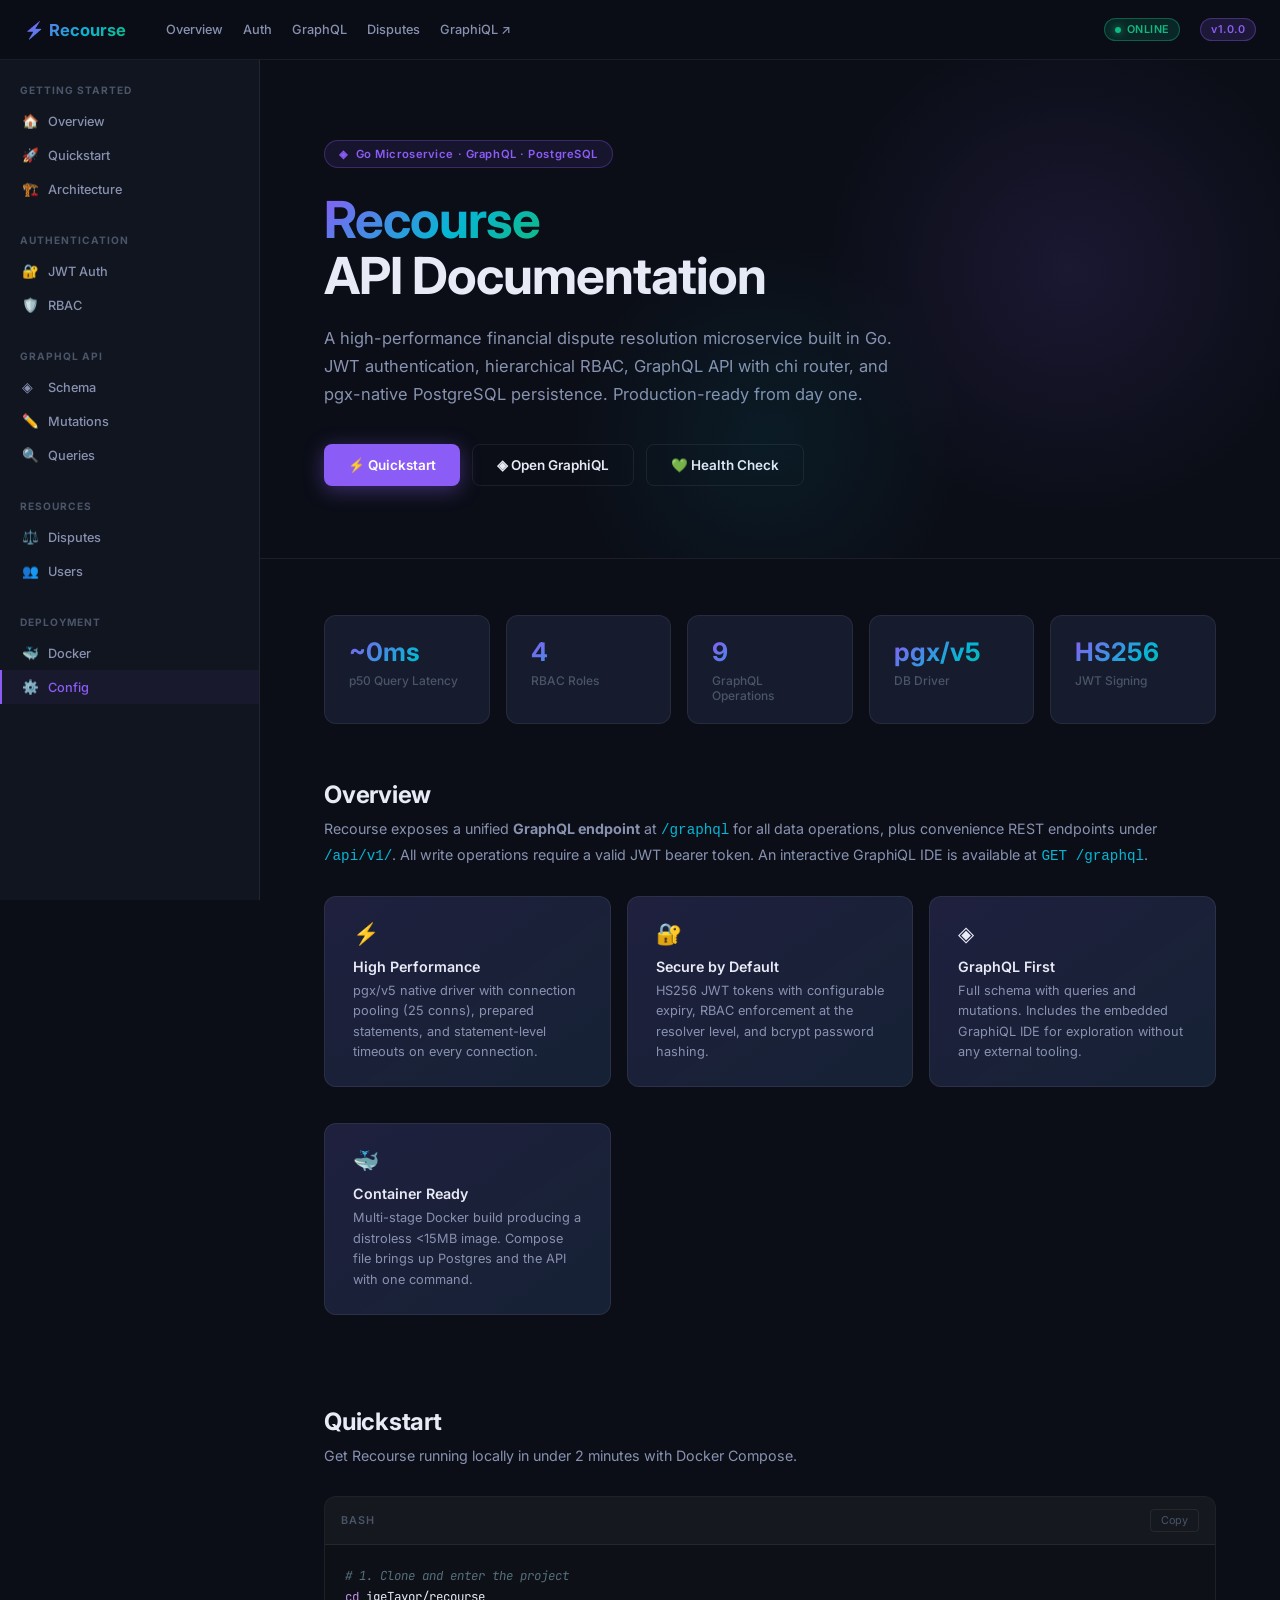
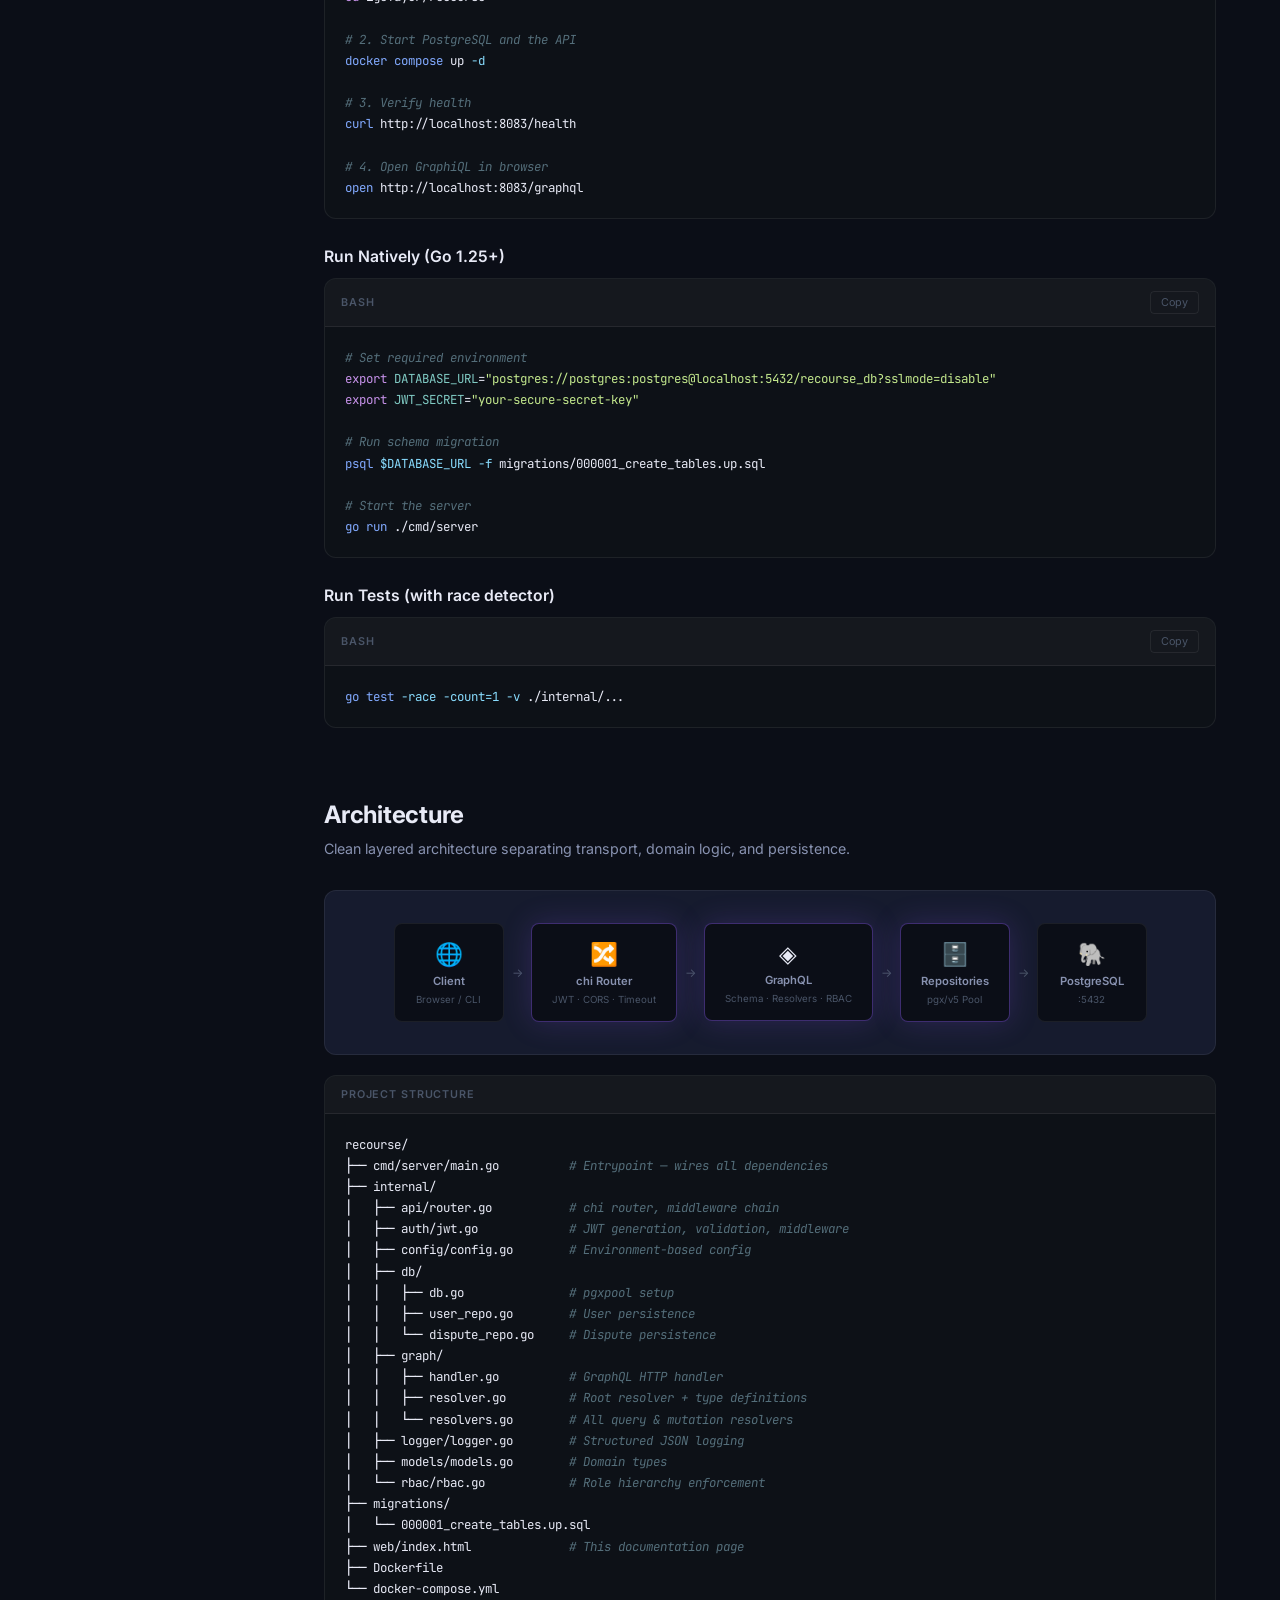
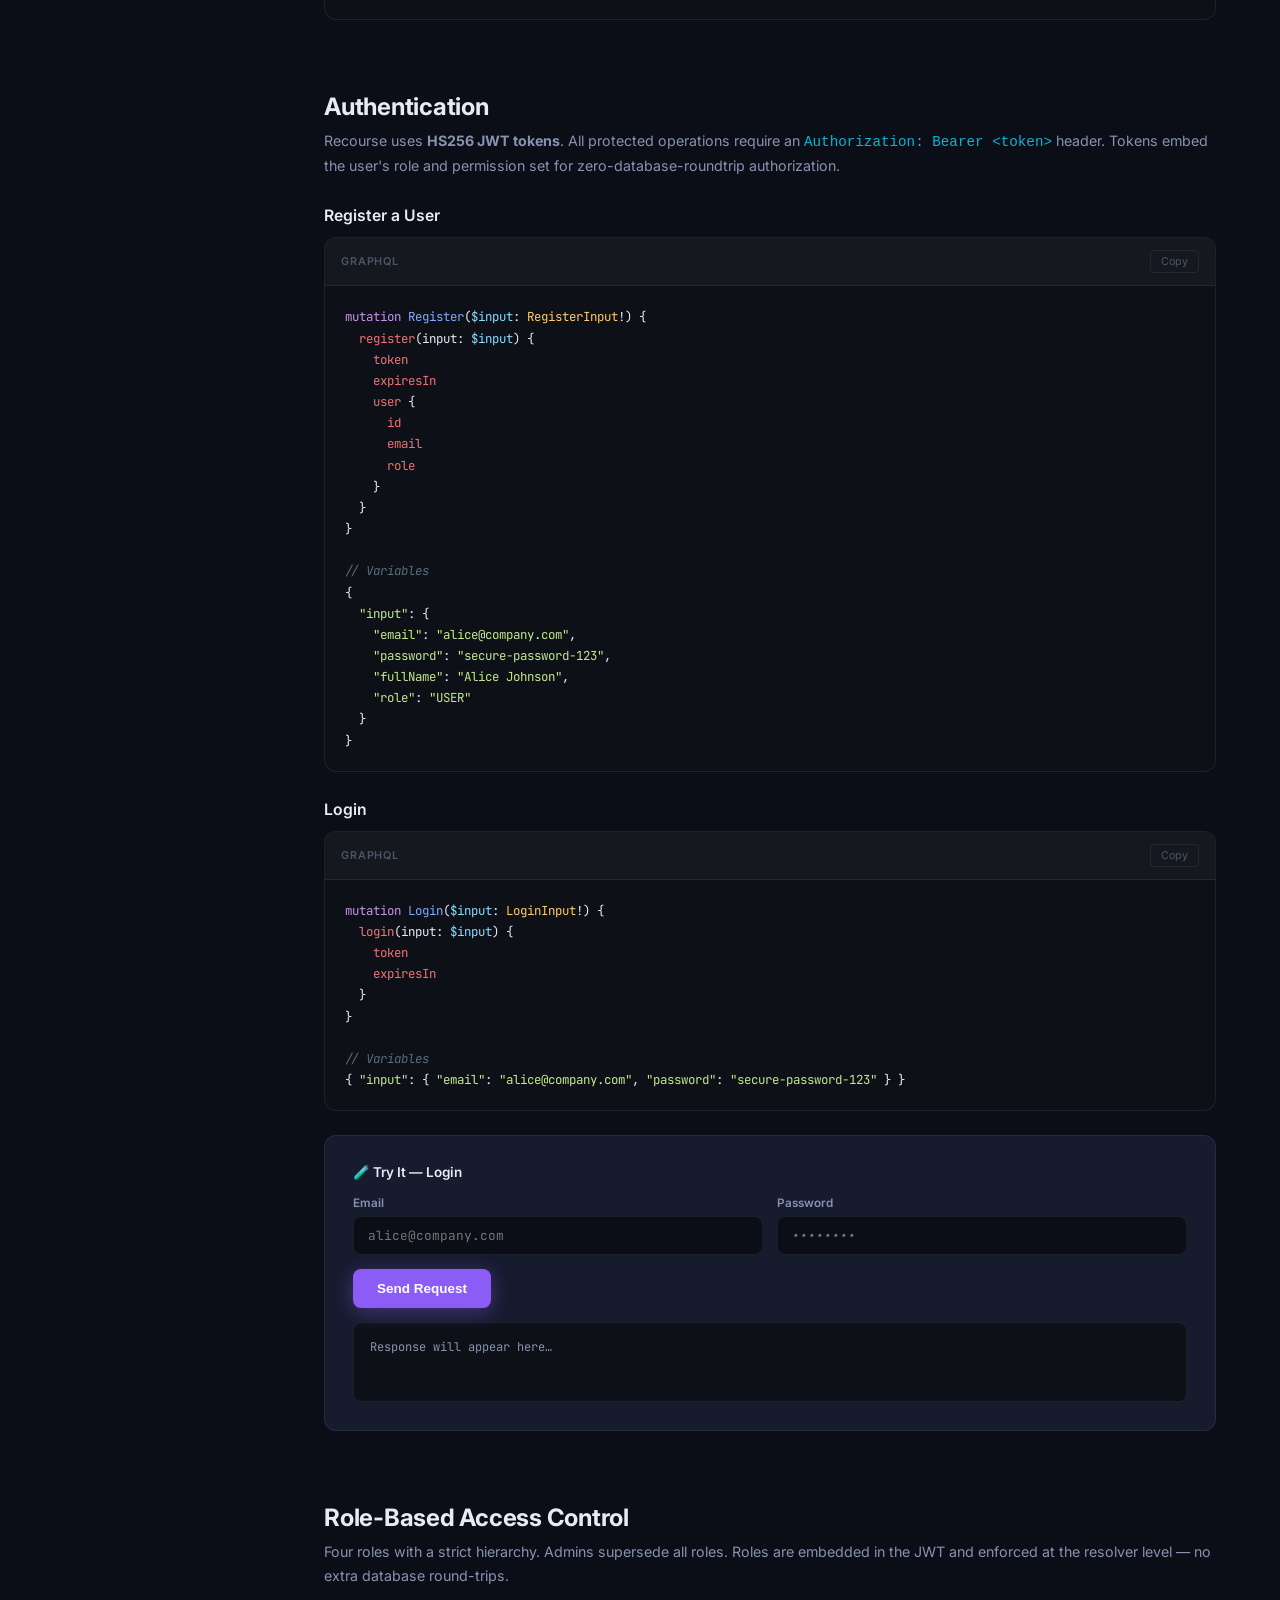
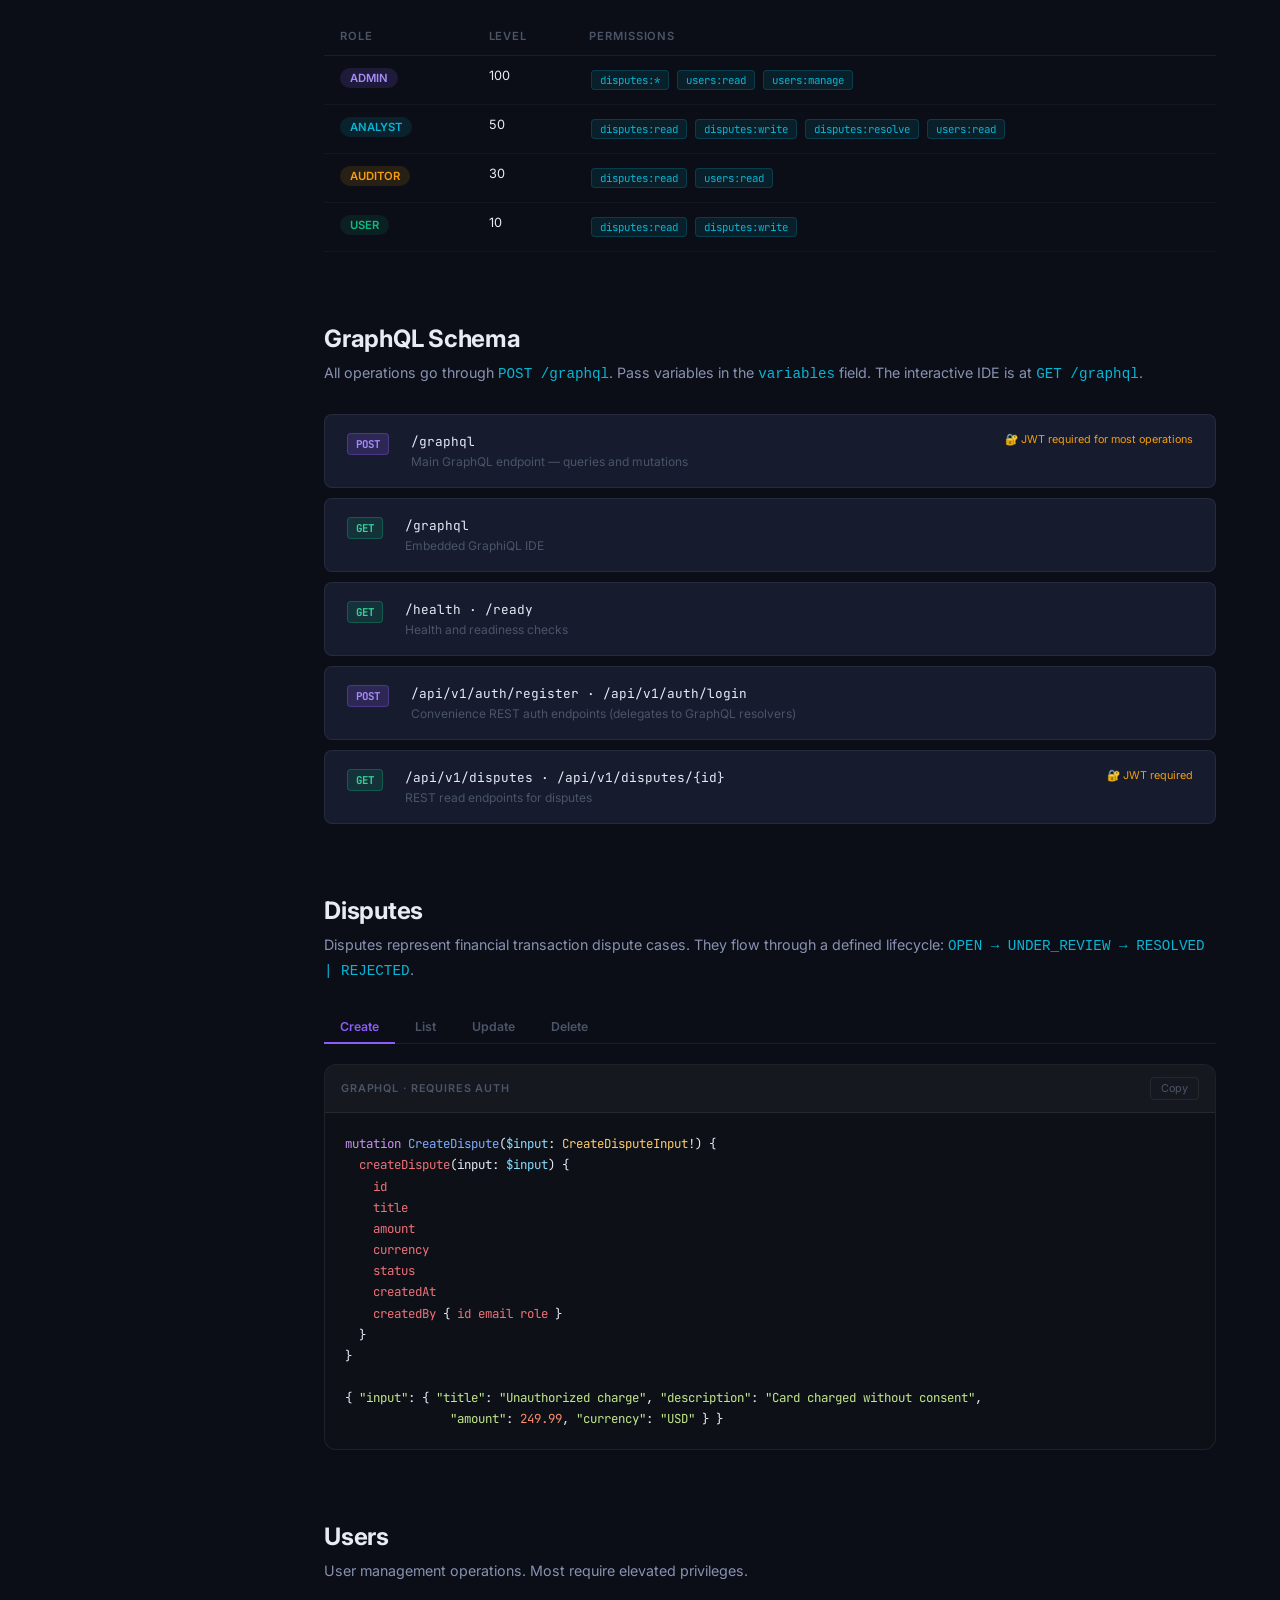
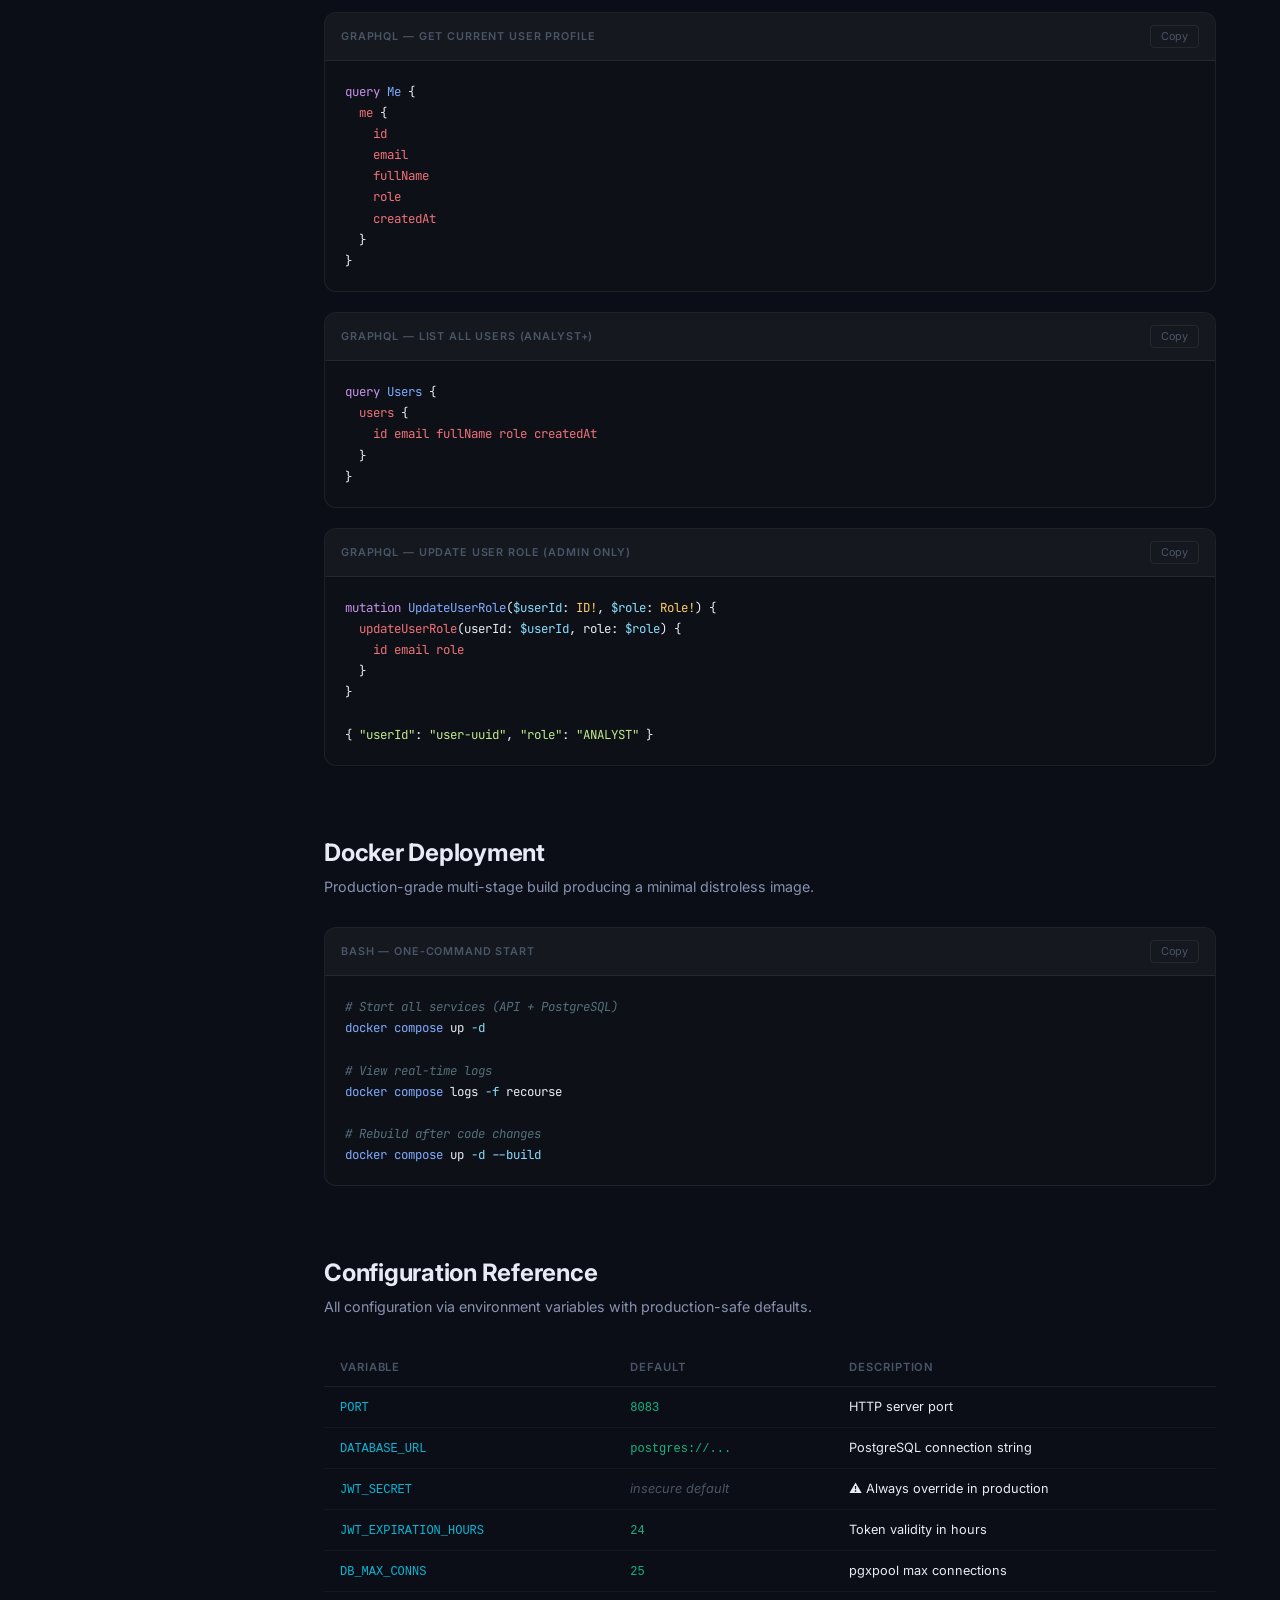
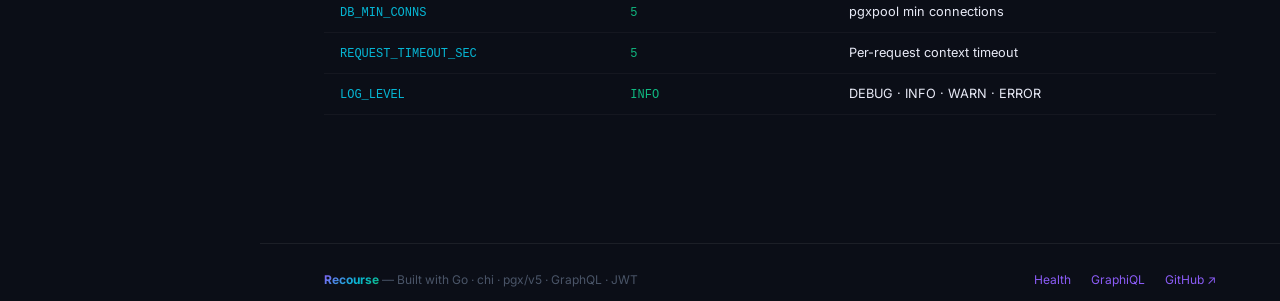
==== web/index.html @ 2338a464 "full app" ====
<!DOCTYPE html>
<html lang="en">
<head>
  <meta charset="UTF-8" />
  <meta name="viewport" content="width=device-width, initial-scale=1.0" />
  <title>Recourse API — Documentation</title>
  <meta name="description" content="Recourse is a high-performance Go microservice for financial dispute resolution with GraphQL API, JWT auth, RBAC, and PostgreSQL persistence." />
  <link rel="preconnect" href="https://fonts.googleapis.com" />
  <link rel="preconnect" href="https://fonts.gstatic.com" crossorigin />
  <link href="https://fonts.googleapis.com/css2?family=Inter:wght@300;400;500;600;700&family=JetBrains+Mono:wght@400;500&display=swap" rel="stylesheet" />
  <style>
    /* ─── Design tokens ──────────────────────────────────────────── */
    :root {
      --bg-base:    #0b0e17;
      --bg-surface: #111520;
      --bg-card:    #161b2e;
      --bg-code:    #0d1117;
      --border:     rgba(255,255,255,0.07);
      --border-glow:rgba(139,92,246,0.35);
      --text-primary:   #e8eaf6;
      --text-secondary: #8892b0;
      --text-muted:     #4a5568;
      --accent-purple:  #8b5cf6;
      --accent-cyan:    #06b6d4;
      --accent-green:   #10b981;
      --accent-amber:   #f59e0b;
      --grad-hero: linear-gradient(135deg, #8b5cf6 0%, #06b6d4 60%, #10b981 100%);
      --grad-card: linear-gradient(145deg, rgba(139,92,246,0.08), rgba(6,182,212,0.04));
      --sidebar-w: 260px;
      --topbar-h:  60px;
      --radius: 12px;
      --radius-sm: 8px;
      --shadow: 0 4px 24px rgba(0,0,0,0.4);
      --glow: 0 0 30px rgba(139,92,246,0.2);
    }

    /* ─── Reset ──────────────────────────────────────────────────── */
    *, *::before, *::after { box-sizing: border-box; margin: 0; padding: 0; }
    html { scroll-behavior: smooth; font-size: 15px; }
    body {
      font-family: 'Inter', sans-serif;
      background: var(--bg-base);
      color: var(--text-primary);
      min-height: 100vh;
      display: flex;
      flex-direction: column;
    }

    /* ─── Scrollbar ──────────────────────────────────────────────── */
    ::-webkit-scrollbar { width: 6px; }
    ::-webkit-scrollbar-track { background: var(--bg-base); }
    ::-webkit-scrollbar-thumb { background: #2d3748; border-radius: 3px; }

    /* ─── Top bar ────────────────────────────────────────────────── */
    .topbar {
      position: fixed;
      top: 0; left: 0; right: 0;
      height: var(--topbar-h);
      background: rgba(11,14,23,0.85);
      backdrop-filter: blur(20px);
      border-bottom: 1px solid var(--border);
      display: flex;
      align-items: center;
      padding: 0 24px;
      gap: 20px;
      z-index: 100;
    }
    .logo {
      font-weight: 700;
      font-size: 1.1rem;
      background: var(--grad-hero);
      -webkit-background-clip: text;
      -webkit-text-fill-color: transparent;
      background-clip: text;
      flex-shrink: 0;
    }
    .topbar-spacer { flex: 1; }
    .badge {
      display: inline-flex;
      align-items: center;
      gap: 6px;
      padding: 4px 10px;
      border-radius: 20px;
      font-size: 0.72rem;
      font-weight: 600;
      letter-spacing: 0.04em;
    }
    .badge-online {
      background: rgba(16,185,129,0.15);
      border: 1px solid rgba(16,185,129,0.4);
      color: var(--accent-green);
    }
    .badge-online::before {
      content: '';
      width: 6px; height: 6px;
      border-radius: 50%;
      background: var(--accent-green);
      box-shadow: 0 0 8px var(--accent-green);
      animation: pulse 2s ease-in-out infinite;
    }
    @keyframes pulse {
      0%, 100% { opacity: 1; }
      50% { opacity: 0.4; }
    }
    .badge-version {
      background: rgba(139,92,246,0.15);
      border: 1px solid rgba(139,92,246,0.35);
      color: var(--accent-purple);
    }
    .topbar-link {
      color: var(--text-secondary);
      text-decoration: none;
      font-size: 0.85rem;
      font-weight: 500;
      transition: color 0.2s;
    }
    .topbar-link:hover { color: var(--text-primary); }

    /* ─── Layout ─────────────────────────────────────────────────── */
    .layout {
      display: flex;
      margin-top: var(--topbar-h);
      min-height: calc(100vh - var(--topbar-h));
    }

    /* ─── Sidebar ────────────────────────────────────────────────── */
    .sidebar {
      position: fixed;
      left: 0;
      top: var(--topbar-h);
      bottom: 0;
      width: var(--sidebar-w);
      background: var(--bg-surface);
      border-right: 1px solid var(--border);
      overflow-y: auto;
      padding: 24px 0 40px;
    }
    .sidebar-section { margin-bottom: 28px; }
    .sidebar-label {
      padding: 0 20px 8px;
      font-size: 0.68rem;
      font-weight: 700;
      letter-spacing: 0.1em;
      text-transform: uppercase;
      color: var(--text-muted);
    }
    .sidebar-link {
      display: flex;
      align-items: center;
      gap: 10px;
      padding: 9px 20px;
      color: var(--text-secondary);
      text-decoration: none;
      font-size: 0.85rem;
      font-weight: 500;
      border-left: 2px solid transparent;
      transition: all 0.15s;
    }
    .sidebar-link:hover {
      color: var(--text-primary);
      background: rgba(255,255,255,0.03);
    }
    .sidebar-link.active {
      color: var(--accent-purple);
      border-left-color: var(--accent-purple);
      background: rgba(139,92,246,0.06);
    }
    .sidebar-link .icon { font-size: 0.9rem; width: 16px; }

    /* ─── Main content ───────────────────────────────────────────── */
    .main {
      margin-left: var(--sidebar-w);
      flex: 1;
      max-width: calc(100vw - var(--sidebar-w));
    }

    /* ─── Hero ───────────────────────────────────────────────────── */
    .hero {
      padding: 80px 64px 72px;
      position: relative;
      overflow: hidden;
      border-bottom: 1px solid var(--border);
    }
    .hero::before {
      content: '';
      position: absolute;
      top: -40px; right: -40px;
      width: 500px; height: 500px;
      background: radial-gradient(circle, rgba(139,92,246,0.12) 0%, transparent 70%);
      pointer-events: none;
    }
    .hero::after {
      content: '';
      position: absolute;
      bottom: -80px; left: 30%;
      width: 400px; height: 400px;
      background: radial-gradient(circle, rgba(6,182,212,0.08) 0%, transparent 70%);
      pointer-events: none;
    }
    .hero-tag {
      display: inline-flex;
      align-items: center;
      gap: 8px;
      padding: 6px 14px;
      border-radius: 20px;
      background: rgba(139,92,246,0.1);
      border: 1px solid rgba(139,92,246,0.3);
      color: var(--accent-purple);
      font-size: 0.75rem;
      font-weight: 600;
      letter-spacing: 0.05em;
      margin-bottom: 24px;
    }
    .hero h1 {
      font-size: 3.4rem;
      font-weight: 700;
      line-height: 1.1;
      letter-spacing: -0.02em;
      margin-bottom: 20px;
    }
    .hero h1 .gradient-text {
      background: var(--grad-hero);
      -webkit-background-clip: text;
      -webkit-text-fill-color: transparent;
      background-clip: text;
    }
    .hero-desc {
      font-size: 1.1rem;
      color: var(--text-secondary);
      max-width: 580px;
      line-height: 1.7;
      margin-bottom: 36px;
    }
    .hero-actions { display: flex; gap: 12px; flex-wrap: wrap; }
    .btn {
      display: inline-flex;
      align-items: center;
      gap: 8px;
      padding: 12px 24px;
      border-radius: var(--radius-sm);
      font-size: 0.9rem;
      font-weight: 600;
      text-decoration: none;
      border: none;
      cursor: pointer;
      transition: all 0.2s;
    }
    .btn-primary {
      background: var(--accent-purple);
      color: #fff;
      box-shadow: 0 4px 20px rgba(139,92,246,0.4);
    }
    .btn-primary:hover {
      background: #7c3aed;
      transform: translateY(-1px);
      box-shadow: 0 6px 24px rgba(139,92,246,0.5);
    }
    .btn-outline {
      background: transparent;
      color: var(--text-primary);
      border: 1px solid var(--border);
    }
    .btn-outline:hover {
      border-color: var(--accent-purple);
      color: var(--accent-purple);
      background: rgba(139,92,246,0.06);
    }

    /* ─── Content sections ───────────────────────────────────────── */
    .content { padding: 56px 64px; }
    .section { margin-bottom: 72px; }
    .section-anchor { display: block; position: relative; top: calc(-1 * var(--topbar-h) - 20px); visibility: hidden; }

    /* ─── Stats bar ──────────────────────────────────────────────── */
    .stats-bar {
      display: grid;
      grid-template-columns: repeat(auto-fit, minmax(160px, 1fr));
      gap: 16px;
      margin-bottom: 56px;
    }
    .stat-card {
      background: var(--bg-card);
      border: 1px solid var(--border);
      border-radius: var(--radius);
      padding: 20px 24px;
      display: flex;
      flex-direction: column;
      gap: 6px;
      transition: border-color 0.2s, box-shadow 0.2s;
    }
    .stat-card:hover {
      border-color: var(--border-glow);
      box-shadow: var(--glow);
    }
    .stat-value {
      font-size: 1.7rem;
      font-weight: 700;
      background: var(--grad-hero);
      -webkit-background-clip: text;
      -webkit-text-fill-color: transparent;
      background-clip: text;
    }
    .stat-label { font-size: 0.8rem; color: var(--text-muted); font-weight: 500; }

    /* ─── Section headings ───────────────────────────────────────── */
    .section h2 {
      font-size: 1.6rem;
      font-weight: 700;
      margin-bottom: 8px;
      letter-spacing: -0.01em;
    }
    .section-desc {
      color: var(--text-secondary);
      margin-bottom: 28px;
      line-height: 1.7;
      font-size: 0.95rem;
    }
    .section h3 {
      font-size: 1.05rem;
      font-weight: 600;
      margin: 28px 0 12px;
      color: var(--text-primary);
    }

    /* ─── Cards ──────────────────────────────────────────────────── */
    .card {
      background: var(--bg-card);
      border: 1px solid var(--border);
      border-radius: var(--radius);
      padding: 24px 28px;
      margin-bottom: 20px;
      background: var(--grad-card), var(--bg-card);
      transition: border-color 0.2s, transform 0.2s;
    }
    .card:hover {
      border-color: var(--border-glow);
      transform: translateY(-1px);
    }
    .card-grid {
      display: grid;
      grid-template-columns: repeat(auto-fit, minmax(280px, 1fr));
      gap: 16px;
    }
    .card-icon { font-size: 1.4rem; margin-bottom: 12px; }
    .card h4 { font-size: 0.95rem; font-weight: 600; margin-bottom: 6px; }
    .card p { font-size: 0.85rem; color: var(--text-secondary); line-height: 1.6; }

    /* ─── Code blocks ────────────────────────────────────────────── */
    .code-block {
      background: var(--bg-code);
      border: 1px solid var(--border);
      border-radius: var(--radius);
      overflow: hidden;
      margin-bottom: 20px;
    }
    .code-header {
      display: flex;
      align-items: center;
      justify-content: space-between;
      padding: 12px 16px;
      background: rgba(255,255,255,0.03);
      border-bottom: 1px solid var(--border);
    }
    .code-lang {
      font-size: 0.72rem;
      font-weight: 600;
      color: var(--text-muted);
      letter-spacing: 0.08em;
      text-transform: uppercase;
    }
    .copy-btn {
      font-size: 0.72rem;
      color: var(--text-muted);
      cursor: pointer;
      background: none;
      border: 1px solid var(--border);
      padding: 4px 10px;
      border-radius: 4px;
      transition: all 0.2s;
      font-family: inherit;
    }
    .copy-btn:hover {
      color: var(--text-primary);
      border-color: var(--accent-purple);
    }
    pre {
      padding: 20px;
      overflow-x: auto;
      font-family: 'JetBrains Mono', monospace;
      font-size: 0.83rem;
      line-height: 1.7;
      tab-size: 2;
    }
    .kw { color: #c792ea; }
    .str { color: #c3e88d; }
    .num { color: #f78c6c; }
    .cmt { color: #546e7a; font-style: italic; }
    .key { color: #80cbc4; }
    .type { color: #ffcb6b; }
    .fn { color: #82aaff; }
    .op { color: #89ddff; }
    .field { color: #f07178; }

    /* ─── Method badges ──────────────────────────────────────────── */
    .method-badge {
      display: inline-flex;
      align-items: center;
      padding: 3px 8px;
      border-radius: 4px;
      font-family: 'JetBrains Mono', monospace;
      font-size: 0.72rem;
      font-weight: 700;
      margin-right: 8px;
    }
    .method-post { background: rgba(139,92,246,0.2); color: #a78bfa; border: 1px solid rgba(139,92,246,0.3); }
    .method-get  { background: rgba(16,185,129,0.15); color: #34d399; border: 1px solid rgba(16,185,129,0.3); }
    .method-gql  { background: rgba(245,158,11,0.15); color: #fbbf24; border: 1px solid rgba(245,158,11,0.3); }

    /* ─── Endpoint list ──────────────────────────────────────────── */
    .endpoint-item {
      display: flex;
      align-items: flex-start;
      gap: 14px;
      padding: 18px 22px;
      border: 1px solid var(--border);
      border-radius: var(--radius-sm);
      margin-bottom: 10px;
      background: var(--bg-card);
      transition: border-color 0.2s;
    }
    .endpoint-item:hover { border-color: var(--border-glow); }
    .endpoint-path {
      font-family: 'JetBrains Mono', monospace;
      font-size: 0.85rem;
      color: var(--text-primary);
      margin-bottom: 4px;
    }
    .endpoint-desc { font-size: 0.8rem; color: var(--text-muted); }
    .endpoint-auth {
      display: flex;
      align-items: center;
      gap: 4px;
      font-size: 0.72rem;
      color: var(--accent-amber);
      margin-left: auto;
      flex-shrink: 0;
    }

    /* ─── Role table ─────────────────────────────────────────────── */
    .role-table { width: 100%; border-collapse: collapse; margin-bottom: 20px; }
    .role-table th {
      text-align: left;
      padding: 12px 16px;
      font-size: 0.75rem;
      font-weight: 600;
      text-transform: uppercase;
      letter-spacing: 0.08em;
      color: var(--text-muted);
      border-bottom: 1px solid var(--border);
    }
    .role-table td {
      padding: 12px 16px;
      font-size: 0.85rem;
      border-bottom: 1px solid rgba(255,255,255,0.04);
      vertical-align: top;
    }
    .role-table tr:hover td { background: rgba(255,255,255,0.02); }
    .perm-tag {
      display: inline-block;
      padding: 2px 8px;
      border-radius: 4px;
      font-family: 'JetBrains Mono', monospace;
      font-size: 0.72rem;
      background: rgba(6,182,212,0.1);
      color: var(--accent-cyan);
      border: 1px solid rgba(6,182,212,0.2);
      margin: 2px;
    }
    .role-chip {
      display: inline-block;
      padding: 3px 10px;
      border-radius: 20px;
      font-size: 0.75rem;
      font-weight: 600;
    }
    .role-admin   { background: rgba(139,92,246,0.15); color: #a78bfa; }
    .role-analyst { background: rgba(6,182,212,0.12); color: var(--accent-cyan); }
    .role-auditor { background: rgba(245,158,11,0.12); color: var(--accent-amber); }
    .role-user    { background: rgba(16,185,129,0.1); color: var(--accent-green); }

    /* ─── GraphQL operation sections ─────────────────────────────── */
    .gql-tabs {
      display: flex;
      gap: 4px;
      margin-bottom: 20px;
      border-bottom: 1px solid var(--border);
      padding-bottom: 0;
    }
    .gql-tab {
      padding: 8px 16px;
      font-size: 0.82rem;
      font-weight: 600;
      color: var(--text-muted);
      cursor: pointer;
      border: none;
      background: none;
      border-bottom: 2px solid transparent;
      margin-bottom: -1px;
      transition: all 0.2s;
      font-family: inherit;
    }
    .gql-tab.active {
      color: var(--accent-purple);
      border-bottom-color: var(--accent-purple);
    }
    .gql-tab:hover:not(.active) { color: var(--text-primary); }
    .gql-panel { display: none; }
    .gql-panel.active { display: block; }

    /* ─── Interactive test form ──────────────────────────────────── */
    .try-it {
      background: var(--bg-card);
      border: 1px solid var(--border);
      border-radius: var(--radius);
      padding: 28px;
      margin-top: 24px;
    }
    .try-it h4 {
      font-size: 0.9rem;
      font-weight: 600;
      margin-bottom: 16px;
      display: flex;
      align-items: center;
      gap: 8px;
    }
    .form-group { margin-bottom: 14px; }
    .form-label {
      display: block;
      font-size: 0.78rem;
      font-weight: 600;
      color: var(--text-secondary);
      margin-bottom: 6px;
    }
    .form-input {
      width: 100%;
      background: var(--bg-base);
      border: 1px solid var(--border);
      border-radius: var(--radius-sm);
      padding: 10px 14px;
      color: var(--text-primary);
      font-size: 0.85rem;
      font-family: 'JetBrains Mono', monospace;
      transition: border-color 0.2s;
      outline: none;
    }
    .form-input:focus { border-color: var(--accent-purple); }
    .form-row { display: grid; grid-template-columns: 1fr 1fr; gap: 14px; }
    .response-area {
      background: var(--bg-code);
      border: 1px solid var(--border);
      border-radius: var(--radius-sm);
      padding: 16px;
      font-family: 'JetBrains Mono', monospace;
      font-size: 0.8rem;
      color: var(--text-secondary);
      min-height: 80px;
      margin-top: 14px;
      white-space: pre-wrap;
      word-break: break-all;
    }
    .response-area.success { color: var(--accent-green); border-color: rgba(16,185,129,0.25); }
    .response-area.error   { color: #fc8181; border-color: rgba(252,129,129,0.25); }

    /* ─── Architecture diagram ───────────────────────────────────── */
    .arch-diagram {
      display: flex;
      align-items: center;
      gap: 0;
      padding: 32px;
      background: var(--bg-card);
      border: 1px solid var(--border);
      border-radius: var(--radius);
      overflow-x: auto;
      justify-content: center;
    }
    .arch-box {
      display: flex;
      flex-direction: column;
      align-items: center;
      gap: 6px;
      padding: 16px 20px;
      border-radius: var(--radius-sm);
      border: 1px solid var(--border);
      background: var(--bg-base);
      min-width: 110px;
      text-align: center;
    }
    .arch-box .icon { font-size: 1.5rem; }
    .arch-box .label { font-size: 0.75rem; font-weight: 600; color: var(--text-secondary); }
    .arch-box .sublabel { font-size: 0.65rem; color: var(--text-muted); }
    .arch-arrow {
      display: flex;
      align-items: center;
      padding: 0 8px;
      color: var(--text-muted);
      font-size: 0.8rem;
    }
    .arch-box.highlight {
      border-color: rgba(139,92,246,0.4);
      box-shadow: var(--glow);
    }

    /* ─── Footer ─────────────────────────────────────────────────── */
    footer {
      margin-left: var(--sidebar-w);
      border-top: 1px solid var(--border);
      padding: 28px 64px;
      color: var(--text-muted);
      font-size: 0.8rem;
      display: flex;
      align-items: center;
      justify-content: space-between;
    }
    footer a { color: var(--accent-purple); text-decoration: none; }
    footer a:hover { text-decoration: underline; }

    /* ─── Responsive ─────────────────────────────────────────────── */
    @media (max-width: 900px) {
      .sidebar { display: none; }
      .main, footer { margin-left: 0; max-width: 100%; }
      .hero { padding: 48px 28px; }
      .hero h1 { font-size: 2.2rem; }
      .content { padding: 32px 28px; }
      .form-row { grid-template-columns: 1fr; }
    }
  </style>
</head>
<body>

<!-- ═══════════════ TOP BAR ═══════════════ -->
<header class="topbar">
  <div class="logo">⚡ Recourse</div>
  <nav style="display:flex;gap:20px;margin-left:20px;">
    <a href="#overview" class="topbar-link">Overview</a>
    <a href="#auth-section" class="topbar-link">Auth</a>
    <a href="#graphql-section" class="topbar-link">GraphQL</a>
    <a href="#disputes-section" class="topbar-link">Disputes</a>
    <a href="/graphql" class="topbar-link" target="_blank">GraphiQL ↗</a>
  </nav>
  <div class="topbar-spacer"></div>
  <span class="badge badge-online">ONLINE</span>
  <span class="badge badge-version">v1.0.0</span>
</header>

<div class="layout">

  <!-- ═══════════════ SIDEBAR ═══════════════ -->
  <nav class="sidebar" id="sidebar">
    <div class="sidebar-section">
      <div class="sidebar-label">Getting Started</div>
      <a href="#overview" class="sidebar-link active" id="nav-overview">
        <span class="icon">🏠</span> Overview
      </a>
      <a href="#quickstart" class="sidebar-link" id="nav-quickstart">
        <span class="icon">🚀</span> Quickstart
      </a>
      <a href="#architecture" class="sidebar-link">
        <span class="icon">🏗️</span> Architecture
      </a>
    </div>
    <div class="sidebar-section">
      <div class="sidebar-label">Authentication</div>
      <a href="#auth-section" class="sidebar-link" id="nav-auth">
        <span class="icon">🔐</span> JWT Auth
      </a>
      <a href="#rbac-section" class="sidebar-link">
        <span class="icon">🛡️</span> RBAC
      </a>
    </div>
    <div class="sidebar-section">
      <div class="sidebar-label">GraphQL API</div>
      <a href="#graphql-section" class="sidebar-link">
        <span class="icon">◈</span> Schema
      </a>
      <a href="#mutations-section" class="sidebar-link">
        <span class="icon">✏️</span> Mutations
      </a>
      <a href="#queries-section" class="sidebar-link">
        <span class="icon">🔍</span> Queries
      </a>
    </div>
    <div class="sidebar-section">
      <div class="sidebar-label">Resources</div>
      <a href="#disputes-section" class="sidebar-link">
        <span class="icon">⚖️</span> Disputes
      </a>
      <a href="#users-section" class="sidebar-link">
        <span class="icon">👥</span> Users
      </a>
    </div>
    <div class="sidebar-section">
      <div class="sidebar-label">Deployment</div>
      <a href="#docker-section" class="sidebar-link">
        <span class="icon">🐳</span> Docker
      </a>
      <a href="#config-section" class="sidebar-link">
        <span class="icon">⚙️</span> Config
      </a>
    </div>
  </nav>

  <!-- ═══════════════ MAIN ═══════════════ -->
  <main class="main">

    <!-- ── HERO ── -->
    <section class="hero">
      <div class="hero-tag">
        <span>◈</span> Go Microservice · GraphQL · PostgreSQL
      </div>
      <h1>
        <span class="gradient-text">Recourse</span><br />
        API Documentation
      </h1>
      <p class="hero-desc">
        A high-performance financial dispute resolution microservice built in Go. JWT authentication,
        hierarchical RBAC, GraphQL API with chi router, and pgx-native PostgreSQL persistence.
        Production-ready from day one.
      </p>
      <div class="hero-actions">
        <a href="#quickstart" class="btn btn-primary">⚡ Quickstart</a>
        <a href="/graphql" class="btn btn-outline" target="_blank">◈ Open GraphiQL</a>
        <a href="/health" class="btn btn-outline" target="_blank">💚 Health Check</a>
      </div>
    </section>

    <div class="content">

      <!-- ── STATS ── -->
      <a id="overview" class="section-anchor"></a>
      <div class="stats-bar">
        <div class="stat-card">
          <div class="stat-value">~0ms</div>
          <div class="stat-label">p50 Query Latency</div>
        </div>
        <div class="stat-card">
          <div class="stat-value">4</div>
          <div class="stat-label">RBAC Roles</div>
        </div>
        <div class="stat-card">
          <div class="stat-value">9</div>
          <div class="stat-label">GraphQL Operations</div>
        </div>
        <div class="stat-card">
          <div class="stat-value">pgx/v5</div>
          <div class="stat-label">DB Driver</div>
        </div>
        <div class="stat-card">
          <div class="stat-value">HS256</div>
          <div class="stat-label">JWT Signing</div>
        </div>
      </div>

      <!-- ── OVERVIEW ── -->
      <section class="section" id="overview-sec">
        <h2>Overview</h2>
        <p class="section-desc">
          Recourse exposes a unified <strong>GraphQL endpoint</strong> at <code style="color:var(--accent-cyan);font-family:monospace">/graphql</code> for all data operations,
          plus convenience REST endpoints under <code style="color:var(--accent-cyan);font-family:monospace">/api/v1/</code>. All write operations require a valid JWT bearer token.
          An interactive GraphiQL IDE is available at <code style="color:var(--accent-cyan);font-family:monospace">GET /graphql</code>.
        </p>

        <div class="card-grid">
          <div class="card">
            <div class="card-icon">⚡</div>
            <h4>High Performance</h4>
            <p>pgx/v5 native driver with connection pooling (25 conns), prepared statements, and statement-level timeouts on every connection.</p>
          </div>
          <div class="card">
            <div class="card-icon">🔐</div>
            <h4>Secure by Default</h4>
            <p>HS256 JWT tokens with configurable expiry, RBAC enforcement at the resolver level, and bcrypt password hashing.</p>
          </div>
          <div class="card">
            <div class="card-icon">◈</div>
            <h4>GraphQL First</h4>
            <p>Full schema with queries and mutations. Includes the embedded GraphiQL IDE for exploration without any external tooling.</p>
          </div>
          <div class="card">
            <div class="card-icon">🐳</div>
            <h4>Container Ready</h4>
            <p>Multi-stage Docker build producing a distroless &lt;15MB image. Compose file brings up Postgres and the API with one command.</p>
          </div>
        </div>
      </section>

      <!-- ── QUICKSTART ── -->
      <section class="section" id="quickstart">
        <a class="section-anchor"></a>
        <h2>Quickstart</h2>
        <p class="section-desc">Get Recourse running locally in under 2 minutes with Docker Compose.</p>

        <div class="code-block">
          <div class="code-header">
            <span class="code-lang">bash</span>
            <button class="copy-btn" onclick="copyCode(this)">Copy</button>
          </div>
          <pre><span class="cmt"># 1. Clone and enter the project</span>
<span class="kw">cd</span> igeTayor/recourse

<span class="cmt"># 2. Start PostgreSQL and the API</span>
<span class="fn">docker compose</span> up <span class="op">-d</span>

<span class="cmt"># 3. Verify health</span>
<span class="fn">curl</span> http://localhost:8083/health

<span class="cmt"># 4. Open GraphiQL in browser</span>
<span class="fn">open</span> http://localhost:8083/graphql</pre>
        </div>

        <h3>Run Natively (Go 1.25+)</h3>
        <div class="code-block">
          <div class="code-header">
            <span class="code-lang">bash</span>
            <button class="copy-btn" onclick="copyCode(this)">Copy</button>
          </div>
          <pre><span class="cmt"># Set required environment</span>
<span class="kw">export</span> <span class="key">DATABASE_URL</span>=<span class="str">"postgres://postgres:postgres@localhost:5432/recourse_db?sslmode=disable"</span>
<span class="kw">export</span> <span class="key">JWT_SECRET</span>=<span class="str">"your-secure-secret-key"</span>

<span class="cmt"># Run schema migration</span>
<span class="fn">psql</span> <span class="op">$DATABASE_URL</span> <span class="op">-f</span> migrations/000001_create_tables.up.sql

<span class="cmt"># Start the server</span>
<span class="fn">go run</span> ./cmd/server</pre>
        </div>

        <h3>Run Tests (with race detector)</h3>
        <div class="code-block">
          <div class="code-header">
            <span class="code-lang">bash</span>
            <button class="copy-btn" onclick="copyCode(this)">Copy</button>
          </div>
          <pre><span class="fn">go test</span> <span class="op">-race -count=1 -v</span> ./internal/...</pre>
        </div>
      </section>

      <!-- ── ARCHITECTURE ── -->
      <section class="section" id="architecture">
        <a class="section-anchor"></a>
        <h2>Architecture</h2>
        <p class="section-desc">Clean layered architecture separating transport, domain logic, and persistence.</p>

        <div class="arch-diagram">
          <div class="arch-box">
            <div class="icon">🌐</div>
            <div class="label">Client</div>
            <div class="sublabel">Browser / CLI</div>
          </div>
          <div class="arch-arrow">→</div>
          <div class="arch-box highlight">
            <div class="icon">🔀</div>
            <div class="label">chi Router</div>
            <div class="sublabel">JWT · CORS · Timeout</div>
          </div>
          <div class="arch-arrow">→</div>
          <div class="arch-box highlight">
            <div class="icon">◈</div>
            <div class="label">GraphQL</div>
            <div class="sublabel">Schema · Resolvers · RBAC</div>
          </div>
          <div class="arch-arrow">→</div>
          <div class="arch-box highlight">
            <div class="icon">🗄️</div>
            <div class="label">Repositories</div>
            <div class="sublabel">pgx/v5 Pool</div>
          </div>
          <div class="arch-arrow">→</div>
          <div class="arch-box">
            <div class="icon">🐘</div>
            <div class="label">PostgreSQL</div>
            <div class="sublabel">:5432</div>
          </div>
        </div>

        <div class="code-block" style="margin-top:20px;">
          <div class="code-header">
            <span class="code-lang">Project structure</span>
          </div>
          <pre>recourse/
├── cmd/server/main.go          <span class="cmt"># Entrypoint — wires all dependencies</span>
├── internal/
│   ├── api/router.go           <span class="cmt"># chi router, middleware chain</span>
│   ├── auth/jwt.go             <span class="cmt"># JWT generation, validation, middleware</span>
│   ├── config/config.go        <span class="cmt"># Environment-based config</span>
│   ├── db/
│   │   ├── db.go               <span class="cmt"># pgxpool setup</span>
│   │   ├── user_repo.go        <span class="cmt"># User persistence</span>
│   │   └── dispute_repo.go     <span class="cmt"># Dispute persistence</span>
│   ├── graph/
│   │   ├── handler.go          <span class="cmt"># GraphQL HTTP handler</span>
│   │   ├── resolver.go         <span class="cmt"># Root resolver + type definitions</span>
│   │   └── resolvers.go        <span class="cmt"># All query & mutation resolvers</span>
│   ├── logger/logger.go        <span class="cmt"># Structured JSON logging</span>
│   ├── models/models.go        <span class="cmt"># Domain types</span>
│   └── rbac/rbac.go            <span class="cmt"># Role hierarchy enforcement</span>
├── migrations/
│   └── 000001_create_tables.up.sql
├── web/index.html              <span class="cmt"># This documentation page</span>
├── Dockerfile
└── docker-compose.yml</pre>
        </div>
      </section>

      <!-- ── AUTH ── -->
      <section class="section" id="auth-section">
        <a class="section-anchor"></a>
        <h2>Authentication</h2>
        <p class="section-desc">
          Recourse uses <strong>HS256 JWT tokens</strong>. All protected operations require an
          <code style="color:var(--accent-cyan);font-family:monospace">Authorization: Bearer &lt;token&gt;</code> header.
          Tokens embed the user's role and permission set for zero-database-roundtrip authorization.
        </p>

        <h3>Register a User</h3>
        <div class="code-block">
          <div class="code-header">
            <span class="code-lang">graphql</span>
            <button class="copy-btn" onclick="copyCode(this)">Copy</button>
          </div>
          <pre><span class="kw">mutation</span> <span class="fn">Register</span>(<span class="op">$input</span>: <span class="type">RegisterInput</span>!) {
  <span class="field">register</span>(input: <span class="op">$input</span>) {
    <span class="field">token</span>
    <span class="field">expiresIn</span>
    <span class="field">user</span> {
      <span class="field">id</span>
      <span class="field">email</span>
      <span class="field">role</span>
    }
  }
}

<span class="cmt">// Variables</span>
{
  <span class="str">"input"</span>: {
    <span class="str">"email"</span>: <span class="str">"alice@company.com"</span>,
    <span class="str">"password"</span>: <span class="str">"secure-password-123"</span>,
    <span class="str">"fullName"</span>: <span class="str">"Alice Johnson"</span>,
    <span class="str">"role"</span>: <span class="str">"USER"</span>
  }
}</pre>
        </div>

        <h3>Login</h3>
        <div class="code-block">
          <div class="code-header">
            <span class="code-lang">graphql</span>
            <button class="copy-btn" onclick="copyCode(this)">Copy</button>
          </div>
          <pre><span class="kw">mutation</span> <span class="fn">Login</span>(<span class="op">$input</span>: <span class="type">LoginInput</span>!) {
  <span class="field">login</span>(input: <span class="op">$input</span>) {
    <span class="field">token</span>
    <span class="field">expiresIn</span>
  }
}

<span class="cmt">// Variables</span>
{ <span class="str">"input"</span>: { <span class="str">"email"</span>: <span class="str">"alice@company.com"</span>, <span class="str">"password"</span>: <span class="str">"secure-password-123"</span> } }</pre>
        </div>

        <!-- ── Interactive Login Test ── -->
        <div class="try-it">
          <h4>🧪 Try It — Login</h4>
          <div class="form-row">
            <div class="form-group">
              <label class="form-label" for="login-email">Email</label>
              <input id="login-email" type="email" class="form-input" placeholder="alice@company.com" />
            </div>
            <div class="form-group">
              <label class="form-label" for="login-password">Password</label>
              <input id="login-password" type="password" class="form-input" placeholder="••••••••" />
            </div>
          </div>
          <button class="btn btn-primary" onclick="tryLogin()" id="login-btn">Send Request</button>
          <div id="login-response" class="response-area">Response will appear here…</div>
        </div>
      </section>

      <!-- ── RBAC ── -->
      <section class="section" id="rbac-section">
        <a class="section-anchor"></a>
        <h2>Role-Based Access Control</h2>
        <p class="section-desc">
          Four roles with a strict hierarchy. Admins supersede all roles. Roles are embedded in
          the JWT and enforced at the resolver level — no extra database round-trips.
        </p>
        <table class="role-table">
          <thead>
            <tr>
              <th>Role</th>
              <th>Level</th>
              <th>Permissions</th>
            </tr>
          </thead>
          <tbody>
            <tr>
              <td><span class="role-chip role-admin">ADMIN</span></td>
              <td>100</td>
              <td>
                <span class="perm-tag">disputes:*</span>
                <span class="perm-tag">users:read</span>
                <span class="perm-tag">users:manage</span>
              </td>
            </tr>
            <tr>
              <td><span class="role-chip role-analyst">ANALYST</span></td>
              <td>50</td>
              <td>
                <span class="perm-tag">disputes:read</span>
                <span class="perm-tag">disputes:write</span>
                <span class="perm-tag">disputes:resolve</span>
                <span class="perm-tag">users:read</span>
              </td>
            </tr>
            <tr>
              <td><span class="role-chip role-auditor">AUDITOR</span></td>
              <td>30</td>
              <td>
                <span class="perm-tag">disputes:read</span>
                <span class="perm-tag">users:read</span>
              </td>
            </tr>
            <tr>
              <td><span class="role-chip role-user">USER</span></td>
              <td>10</td>
              <td>
                <span class="perm-tag">disputes:read</span>
                <span class="perm-tag">disputes:write</span>
              </td>
            </tr>
          </tbody>
        </table>
      </section>

      <!-- ── GRAPHQL ── -->
      <section class="section" id="graphql-section">
        <a class="section-anchor"></a>
        <h2>GraphQL Schema</h2>
        <p class="section-desc">
          All operations go through <code style="color:var(--accent-cyan);font-family:monospace">POST /graphql</code>.
          Pass variables in the <code style="color:var(--accent-cyan);font-family:monospace">variables</code> field.
          The interactive IDE is at <code style="color:var(--accent-cyan);font-family:monospace">GET /graphql</code>.
        </p>

        <div class="endpoint-item">
          <span class="method-badge method-post">POST</span>
          <div>
            <div class="endpoint-path">/graphql</div>
            <div class="endpoint-desc">Main GraphQL endpoint — queries and mutations</div>
          </div>
          <div class="endpoint-auth">🔐 JWT required for most operations</div>
        </div>
        <div class="endpoint-item">
          <span class="method-badge method-get">GET</span>
          <div>
            <div class="endpoint-path">/graphql</div>
            <div class="endpoint-desc">Embedded GraphiQL IDE</div>
          </div>
        </div>
        <div class="endpoint-item">
          <span class="method-badge method-get">GET</span>
          <div>
            <div class="endpoint-path">/health · /ready</div>
            <div class="endpoint-desc">Health and readiness checks</div>
          </div>
        </div>
        <div class="endpoint-item">
          <span class="method-badge method-post">POST</span>
          <div>
            <div class="endpoint-path">/api/v1/auth/register · /api/v1/auth/login</div>
            <div class="endpoint-desc">Convenience REST auth endpoints (delegates to GraphQL resolvers)</div>
          </div>
        </div>
        <div class="endpoint-item">
          <span class="method-badge method-get">GET</span>
          <div>
            <div class="endpoint-path">/api/v1/disputes · /api/v1/disputes/{id}</div>
            <div class="endpoint-desc">REST read endpoints for disputes</div>
          </div>
          <div class="endpoint-auth">🔐 JWT required</div>
        </div>
      </section>

      <!-- ── DISPUTES ── -->
      <section class="section" id="disputes-section">
        <a class="section-anchor"></a>
        <h2>Disputes</h2>
        <p class="section-desc">
          Disputes represent financial transaction dispute cases. They flow through a defined
          lifecycle: <code style="color:var(--accent-cyan);font-family:monospace">OPEN → UNDER_REVIEW → RESOLVED | REJECTED</code>.
        </p>

        <div class="gql-tabs">
          <button class="gql-tab active" onclick="switchTab(this,'create-dispute')">Create</button>
          <button class="gql-tab" onclick="switchTab(this,'list-disputes')">List</button>
          <button class="gql-tab" onclick="switchTab(this,'update-dispute')">Update</button>
          <button class="gql-tab" onclick="switchTab(this,'delete-dispute')">Delete</button>
        </div>

        <div id="create-dispute" class="gql-panel active">
          <div class="code-block">
            <div class="code-header">
              <span class="code-lang">graphql · Requires auth</span>
              <button class="copy-btn" onclick="copyCode(this)">Copy</button>
            </div>
            <pre><span class="kw">mutation</span> <span class="fn">CreateDispute</span>(<span class="op">$input</span>: <span class="type">CreateDisputeInput</span>!) {
  <span class="field">createDispute</span>(input: <span class="op">$input</span>) {
    <span class="field">id</span>
    <span class="field">title</span>
    <span class="field">amount</span>
    <span class="field">currency</span>
    <span class="field">status</span>
    <span class="field">createdAt</span>
    <span class="field">createdBy</span> { <span class="field">id</span> <span class="field">email</span> <span class="field">role</span> }
  }
}

{ <span class="str">"input"</span>: { <span class="str">"title"</span>: <span class="str">"Unauthorized charge"</span>, <span class="str">"description"</span>: <span class="str">"Card charged without consent"</span>,
               <span class="str">"amount"</span>: <span class="num">249.99</span>, <span class="str">"currency"</span>: <span class="str">"USD"</span> } }</pre>
          </div>
        </div>

        <div id="list-disputes" class="gql-panel">
          <div class="code-block">
            <div class="code-header">
              <span class="code-lang">graphql · Requires auth</span>
              <button class="copy-btn" onclick="copyCode(this)">Copy</button>
            </div>
            <pre><span class="kw">query</span> <span class="fn">Disputes</span>(<span class="op">$status</span>: <span class="type">DisputeStatus</span>) {
  <span class="field">disputes</span>(status: <span class="op">$status</span>) {
    <span class="field">id</span>
    <span class="field">title</span>
    <span class="field">amount</span>
    <span class="field">currency</span>
    <span class="field">status</span>
    <span class="field">createdAt</span>
    <span class="field">createdBy</span> { <span class="field">email</span> <span class="field">fullName</span> }
    <span class="field">assignee</span>  { <span class="field">email</span> <span class="field">fullName</span> }
  }
}

<span class="cmt">// Filter by status — omit for all disputes</span>
{ <span class="str">"status"</span>: <span class="str">"OPEN"</span> }   <span class="cmt">// OPEN | UNDER_REVIEW | RESOLVED | REJECTED</span></pre>
          </div>
        </div>

        <div id="update-dispute" class="gql-panel">
          <div class="code-block">
            <div class="code-header">
              <span class="code-lang">graphql · Requires ANALYST or ADMIN</span>
              <button class="copy-btn" onclick="copyCode(this)">Copy</button>
            </div>
            <pre><span class="kw">mutation</span> <span class="fn">UpdateDispute</span>(<span class="op">$id</span>: <span class="type">ID!</span>, <span class="op">$input</span>: <span class="type">UpdateDisputeInput</span>!) {
  <span class="field">updateDispute</span>(id: <span class="op">$id</span>, input: <span class="op">$input</span>) {
    <span class="field">id</span>
    <span class="field">status</span>
    <span class="field">resolutionNotes</span>
    <span class="field">assignee</span> { <span class="field">email</span> }
    <span class="field">updatedAt</span>
  }
}

{ <span class="str">"id"</span>: <span class="str">"dispute-uuid"</span>,
  <span class="str">"input"</span>: { <span class="str">"status"</span>: <span class="str">"RESOLVED"</span>, <span class="str">"resolutionNotes"</span>: <span class="str">"Refund issued to card ending 4242"</span> } }</pre>
          </div>
        </div>

        <div id="delete-dispute" class="gql-panel">
          <div class="code-block">
            <div class="code-header">
              <span class="code-lang">graphql · Requires ADMIN</span>
              <button class="copy-btn" onclick="copyCode(this)">Copy</button>
            </div>
            <pre><span class="kw">mutation</span> <span class="fn">DeleteDispute</span>(<span class="op">$id</span>: <span class="type">ID!</span>) {
  <span class="field">deleteDispute</span>(id: <span class="op">$id</span>)  <span class="cmt"># returns Boolean</span>
}

{ <span class="str">"id"</span>: <span class="str">"dispute-uuid-to-delete"</span> }</pre>
          </div>
        </div>
      </section>

      <!-- ── USERS ── -->
      <section class="section" id="users-section">
        <a class="section-anchor"></a>
        <h2>Users</h2>
        <p class="section-desc">User management operations. Most require elevated privileges.</p>

        <div class="code-block">
          <div class="code-header">
            <span class="code-lang">graphql — Get current user profile</span>
            <button class="copy-btn" onclick="copyCode(this)">Copy</button>
          </div>
          <pre><span class="kw">query</span> <span class="fn">Me</span> {
  <span class="field">me</span> {
    <span class="field">id</span>
    <span class="field">email</span>
    <span class="field">fullName</span>
    <span class="field">role</span>
    <span class="field">createdAt</span>
  }
}</pre>
        </div>

        <div class="code-block">
          <div class="code-header">
            <span class="code-lang">graphql — List all users (ANALYST+)</span>
            <button class="copy-btn" onclick="copyCode(this)">Copy</button>
          </div>
          <pre><span class="kw">query</span> <span class="fn">Users</span> {
  <span class="field">users</span> {
    <span class="field">id</span> <span class="field">email</span> <span class="field">fullName</span> <span class="field">role</span> <span class="field">createdAt</span>
  }
}</pre>
        </div>

        <div class="code-block">
          <div class="code-header">
            <span class="code-lang">graphql — Update user role (ADMIN only)</span>
            <button class="copy-btn" onclick="copyCode(this)">Copy</button>
          </div>
          <pre><span class="kw">mutation</span> <span class="fn">UpdateUserRole</span>(<span class="op">$userId</span>: <span class="type">ID!</span>, <span class="op">$role</span>: <span class="type">Role!</span>) {
  <span class="field">updateUserRole</span>(userId: <span class="op">$userId</span>, role: <span class="op">$role</span>) {
    <span class="field">id</span> <span class="field">email</span> <span class="field">role</span>
  }
}

{ <span class="str">"userId"</span>: <span class="str">"user-uuid"</span>, <span class="str">"role"</span>: <span class="str">"ANALYST"</span> }</pre>
        </div>
      </section>

      <!-- ── DOCKER ── -->
      <section class="section" id="docker-section">
        <a class="section-anchor"></a>
        <h2>Docker Deployment</h2>
        <p class="section-desc">Production-grade multi-stage build producing a minimal distroless image.</p>

        <div class="code-block">
          <div class="code-header">
            <span class="code-lang">bash — One-command start</span>
            <button class="copy-btn" onclick="copyCode(this)">Copy</button>
          </div>
          <pre><span class="cmt"># Start all services (API + PostgreSQL)</span>
<span class="fn">docker compose</span> up <span class="op">-d</span>

<span class="cmt"># View real-time logs</span>
<span class="fn">docker compose</span> logs <span class="op">-f</span> recourse

<span class="cmt"># Rebuild after code changes</span>
<span class="fn">docker compose</span> up <span class="op">-d --build</span></pre>
        </div>
      </section>

      <!-- ── CONFIG ── -->
      <section class="section" id="config-section">
        <a class="section-anchor"></a>
        <h2>Configuration Reference</h2>
        <p class="section-desc">All configuration via environment variables with production-safe defaults.</p>

        <table class="role-table">
          <thead>
            <tr>
              <th>Variable</th>
              <th>Default</th>
              <th>Description</th>
            </tr>
          </thead>
          <tbody>
            <tr>
              <td><code style="font-family:monospace;font-size:0.8rem;color:var(--accent-cyan)">PORT</code></td>
              <td><code style="font-size:0.8rem;color:var(--accent-green)">8083</code></td>
              <td>HTTP server port</td>
            </tr>
            <tr>
              <td><code style="font-family:monospace;font-size:0.8rem;color:var(--accent-cyan)">DATABASE_URL</code></td>
              <td><code style="font-size:0.8rem;color:var(--accent-green)">postgres://...</code></td>
              <td>PostgreSQL connection string</td>
            </tr>
            <tr>
              <td><code style="font-family:monospace;font-size:0.8rem;color:var(--accent-cyan)">JWT_SECRET</code></td>
              <td><em style="color:var(--text-muted)">insecure default</em></td>
              <td>⚠️ Always override in production</td>
            </tr>
            <tr>
              <td><code style="font-family:monospace;font-size:0.8rem;color:var(--accent-cyan)">JWT_EXPIRATION_HOURS</code></td>
              <td><code style="font-size:0.8rem;color:var(--accent-green)">24</code></td>
              <td>Token validity in hours</td>
            </tr>
            <tr>
              <td><code style="font-family:monospace;font-size:0.8rem;color:var(--accent-cyan)">DB_MAX_CONNS</code></td>
              <td><code style="font-size:0.8rem;color:var(--accent-green)">25</code></td>
              <td>pgxpool max connections</td>
            </tr>
            <tr>
              <td><code style="font-family:monospace;font-size:0.8rem;color:var(--accent-cyan)">DB_MIN_CONNS</code></td>
              <td><code style="font-size:0.8rem;color:var(--accent-green)">5</code></td>
              <td>pgxpool min connections</td>
            </tr>
            <tr>
              <td><code style="font-family:monospace;font-size:0.8rem;color:var(--accent-cyan)">REQUEST_TIMEOUT_SEC</code></td>
              <td><code style="font-size:0.8rem;color:var(--accent-green)">5</code></td>
              <td>Per-request context timeout</td>
            </tr>
            <tr>
              <td><code style="font-family:monospace;font-size:0.8rem;color:var(--accent-cyan)">LOG_LEVEL</code></td>
              <td><code style="font-size:0.8rem;color:var(--accent-green)">INFO</code></td>
              <td>DEBUG · INFO · WARN · ERROR</td>
            </tr>
          </tbody>
        </table>
      </section>

    </div><!-- /content -->
  </main>
</div><!-- /layout -->

<footer>
  <div>
    <strong style="background:var(--grad-hero);-webkit-background-clip:text;-webkit-text-fill-color:transparent;background-clip:text">Recourse</strong>
    — Built with Go · chi · pgx/v5 · GraphQL · JWT
  </div>
  <div style="display:flex;gap:20px;">
    <a href="/health">Health</a>
    <a href="/graphql" target="_blank">GraphiQL</a>
    <a href="https://github.com/igetayor/recourse" target="_blank">GitHub ↗</a>
  </div>
</footer>

<script>
  // ── Copy code ──────────────────────────────────────────────────
  function copyCode(btn) {
    const pre = btn.closest('.code-block').querySelector('pre');
    navigator.clipboard.writeText(pre.innerText).then(() => {
      btn.textContent = 'Copied!';
      btn.style.color = 'var(--accent-green)';
      btn.style.borderColor = 'var(--accent-green)';
      setTimeout(() => {
        btn.textContent = 'Copy';
        btn.style.color = '';
        btn.style.borderColor = '';
      }, 1800);
    });
  }

  // ── GraphQL tabs ───────────────────────────────────────────────
  function switchTab(btn, panelId) {
    document.querySelectorAll('.gql-tab').forEach(t => t.classList.remove('active'));
    document.querySelectorAll('.gql-panel').forEach(p => p.classList.remove('active'));
    btn.classList.add('active');
    document.getElementById(panelId).classList.add('active');
  }

  // ── Try Login ──────────────────────────────────────────────────
  async function tryLogin() {
    const email = document.getElementById('login-email').value.trim();
    const password = document.getElementById('login-password').value;
    const resp = document.getElementById('login-response');
    const btn = document.getElementById('login-btn');

    if (!email || !password) {
      resp.textContent = '⚠️  Please enter email and password.';
      resp.className = 'response-area error';
      return;
    }

    btn.textContent = 'Sending…';
    btn.disabled = true;
    resp.className = 'response-area';
    resp.textContent = 'Loading…';

    try {
      const r = await fetch('/graphql', {
        method: 'POST',
        headers: { 'Content-Type': 'application/json' },
        body: JSON.stringify({
          operationName: 'Login',
          query: 'mutation Login($input: LoginInput!) { login(input: $input) { token expiresIn user { id email fullName role } } }',
          variables: { input: { email, password } }
        })
      });
      const json = await r.json();
      if (json.errors) {
        resp.className = 'response-area error';
        resp.textContent = '✗  ' + json.errors[0].message;
      } else {
        resp.className = 'response-area success';
        resp.textContent = JSON.stringify(json.data, null, 2);
        // Store token for convenience
        if (json.data?.login?.token) {
          localStorage.setItem('recourse_token', json.data.login.token);
          resp.textContent += '\n\n✓ Token saved to localStorage["recourse_token"]';
        }
      }
    } catch(e) {
      resp.className = 'response-area error';
      resp.textContent = '✗  Network error: ' + e.message + '\n\nMake sure the server is running on :8083';
    } finally {
      btn.textContent = 'Send Request';
      btn.disabled = false;
    }
  }

  // ── Active sidebar highlighting ────────────────────────────────
  const sections = document.querySelectorAll('.section[id]');
  const navLinks = document.querySelectorAll('.sidebar-link');
  const topbarH = 60;

  const observer = new IntersectionObserver(entries => {
    entries.forEach(entry => {
      if (entry.isIntersecting) {
        navLinks.forEach(link => {
          link.classList.remove('active');
          if (link.getAttribute('href') === '#' + entry.target.id) {
            link.classList.add('active');
          }
        });
      }
    });
  }, { rootMargin: `-${topbarH}px 0px -60% 0px`, threshold: 0 });

  sections.forEach(s => observer.observe(s));
</script>
</body>
</html>
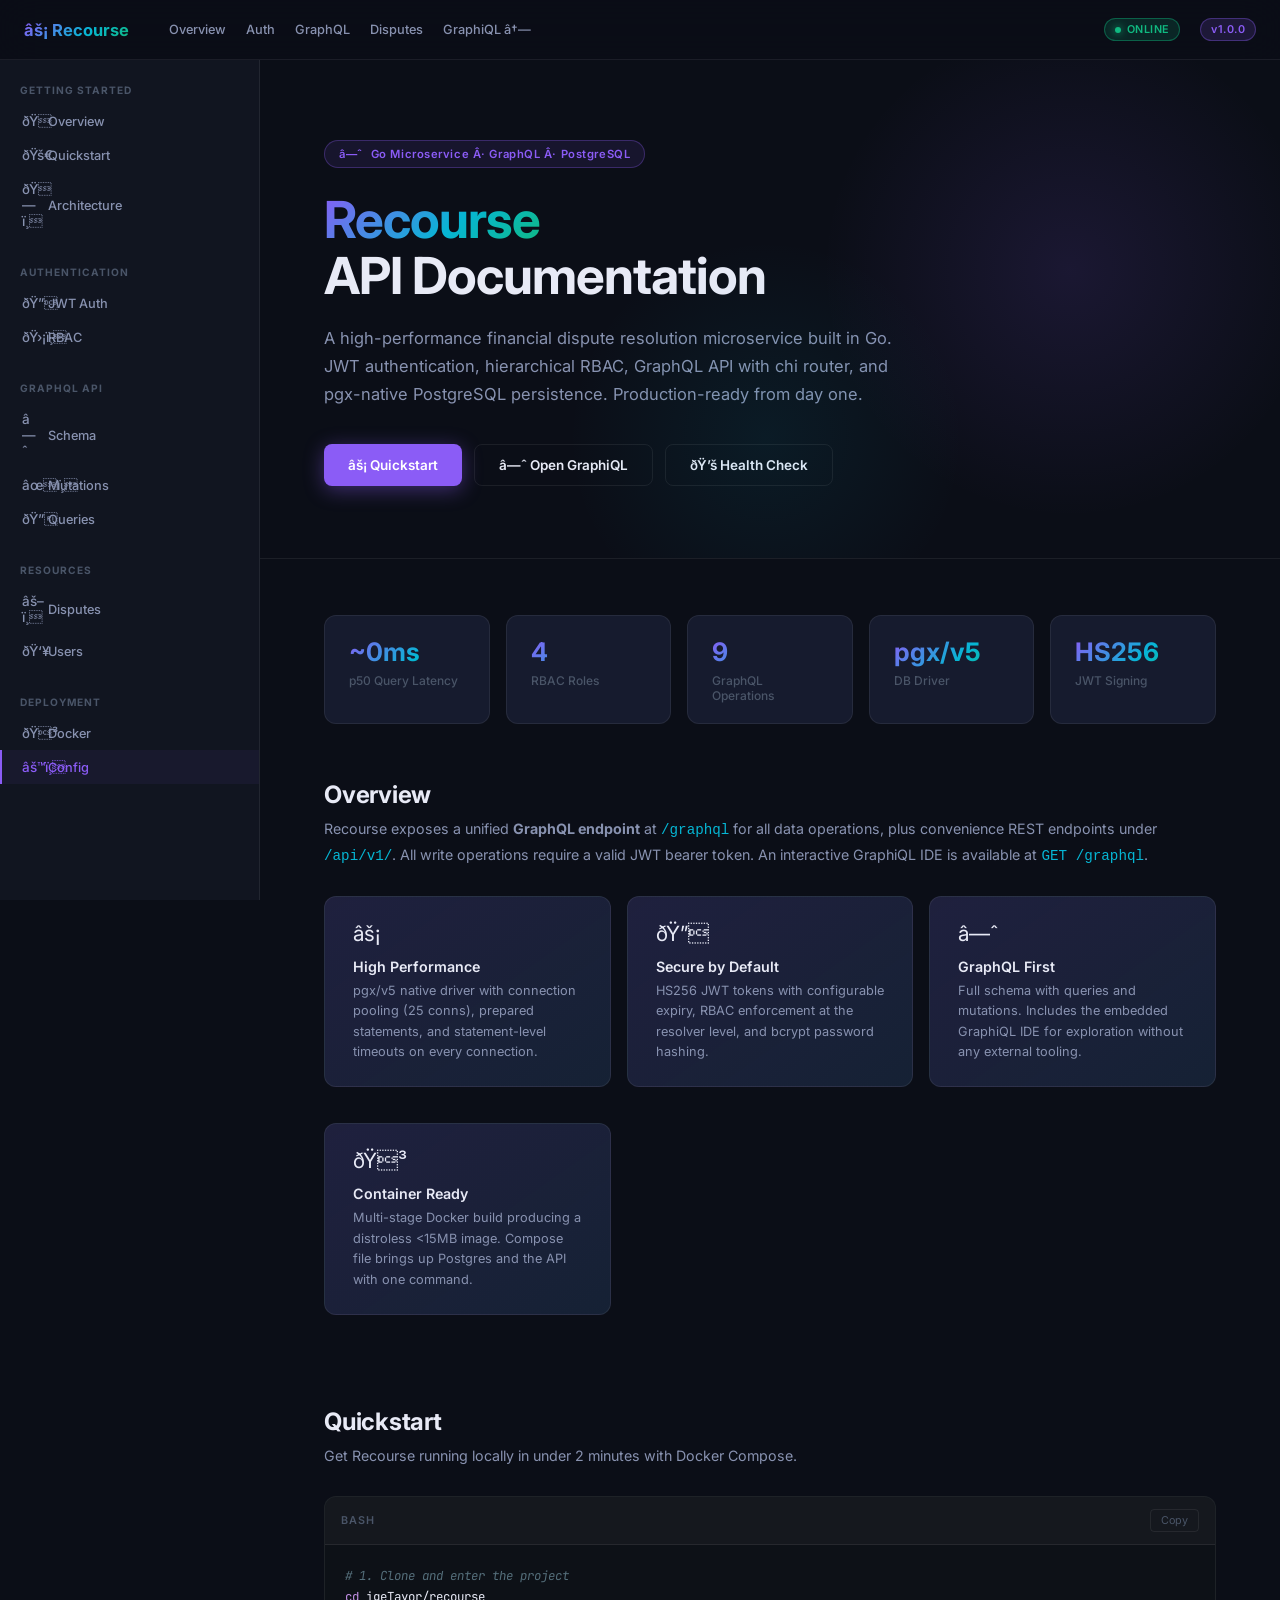
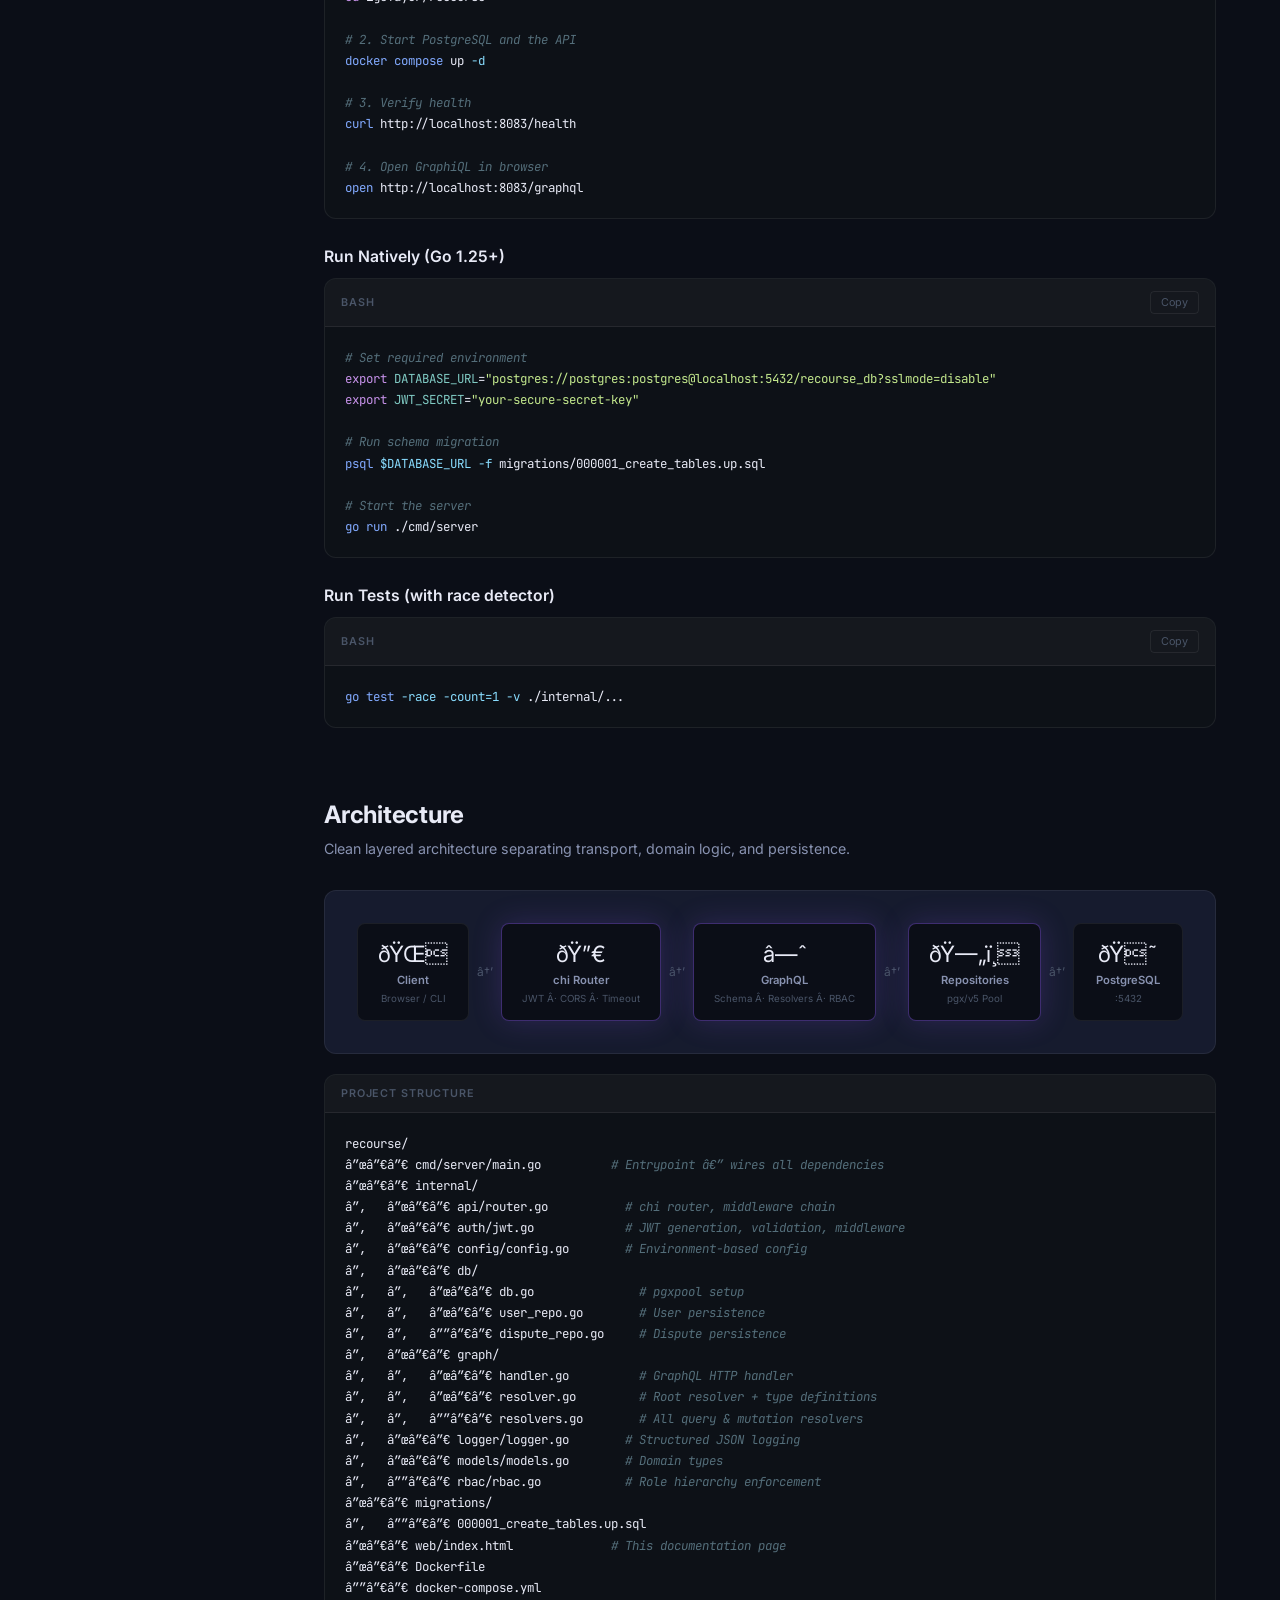
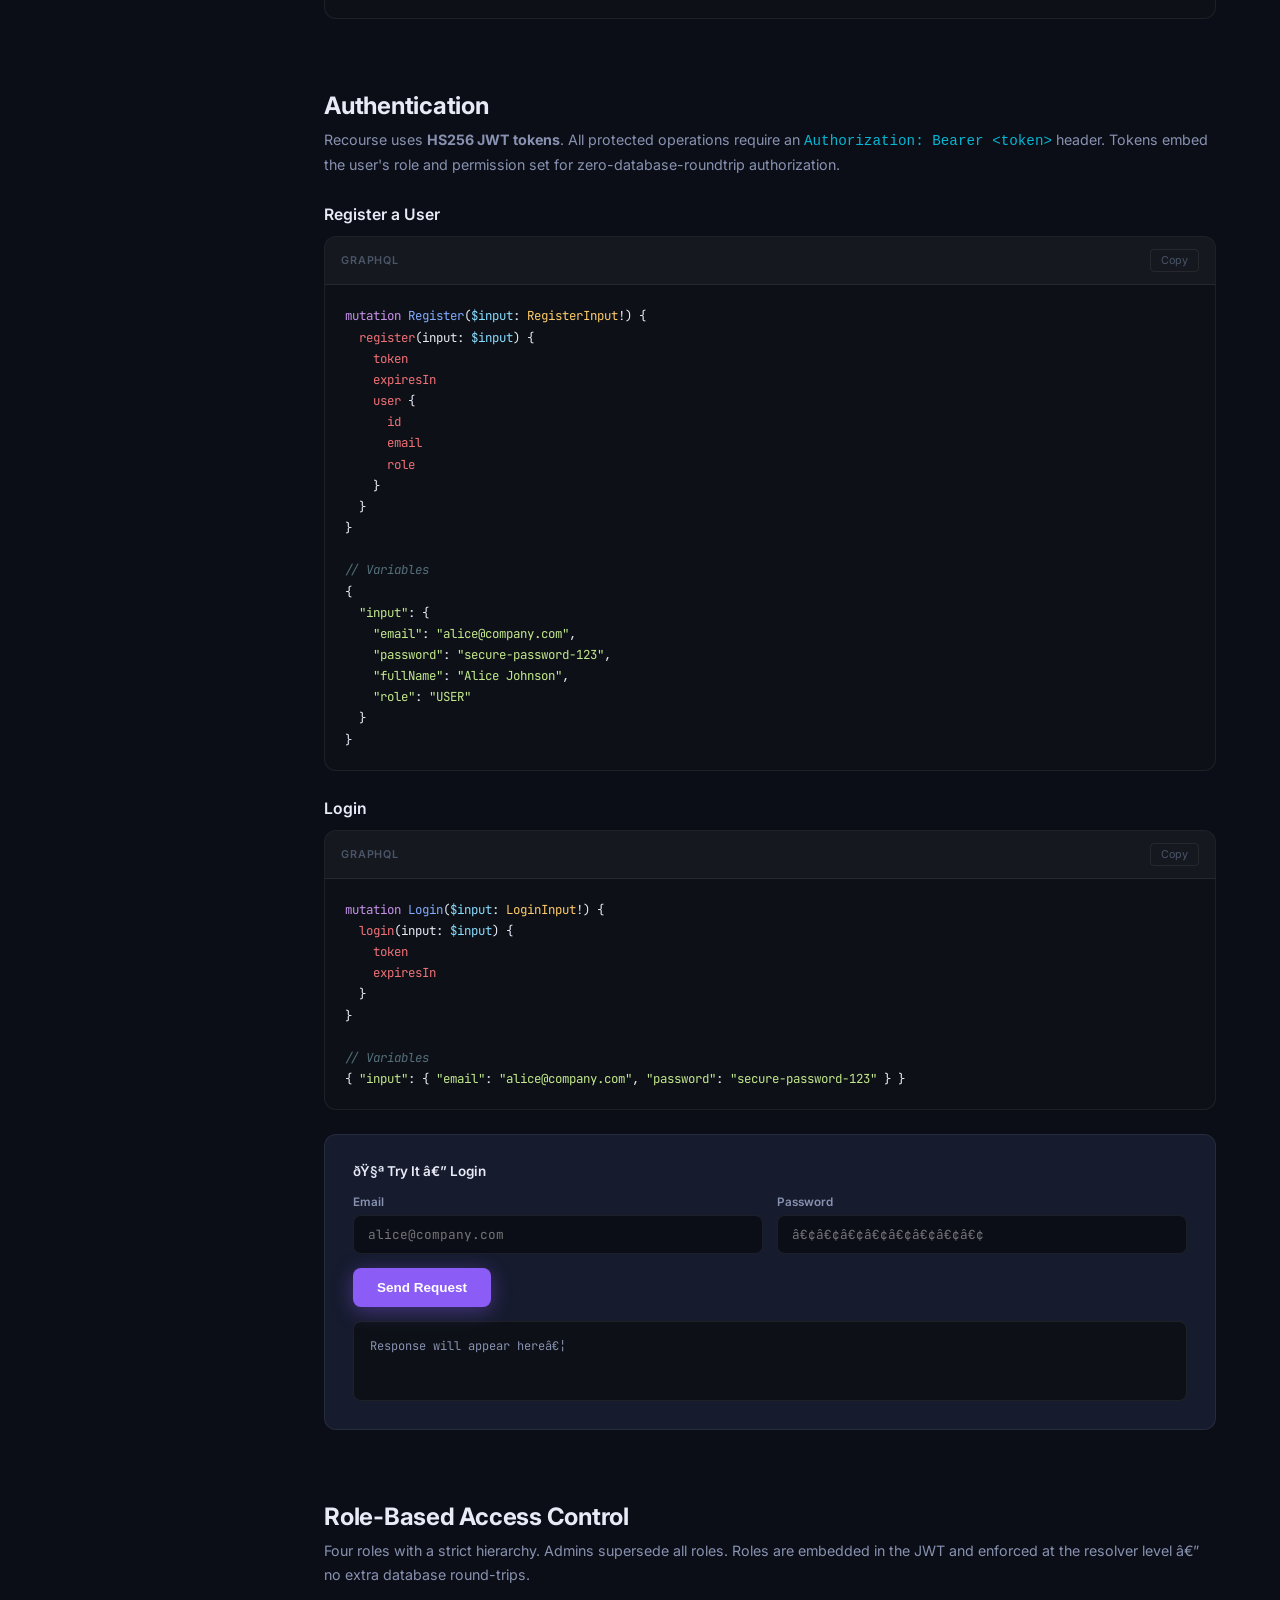
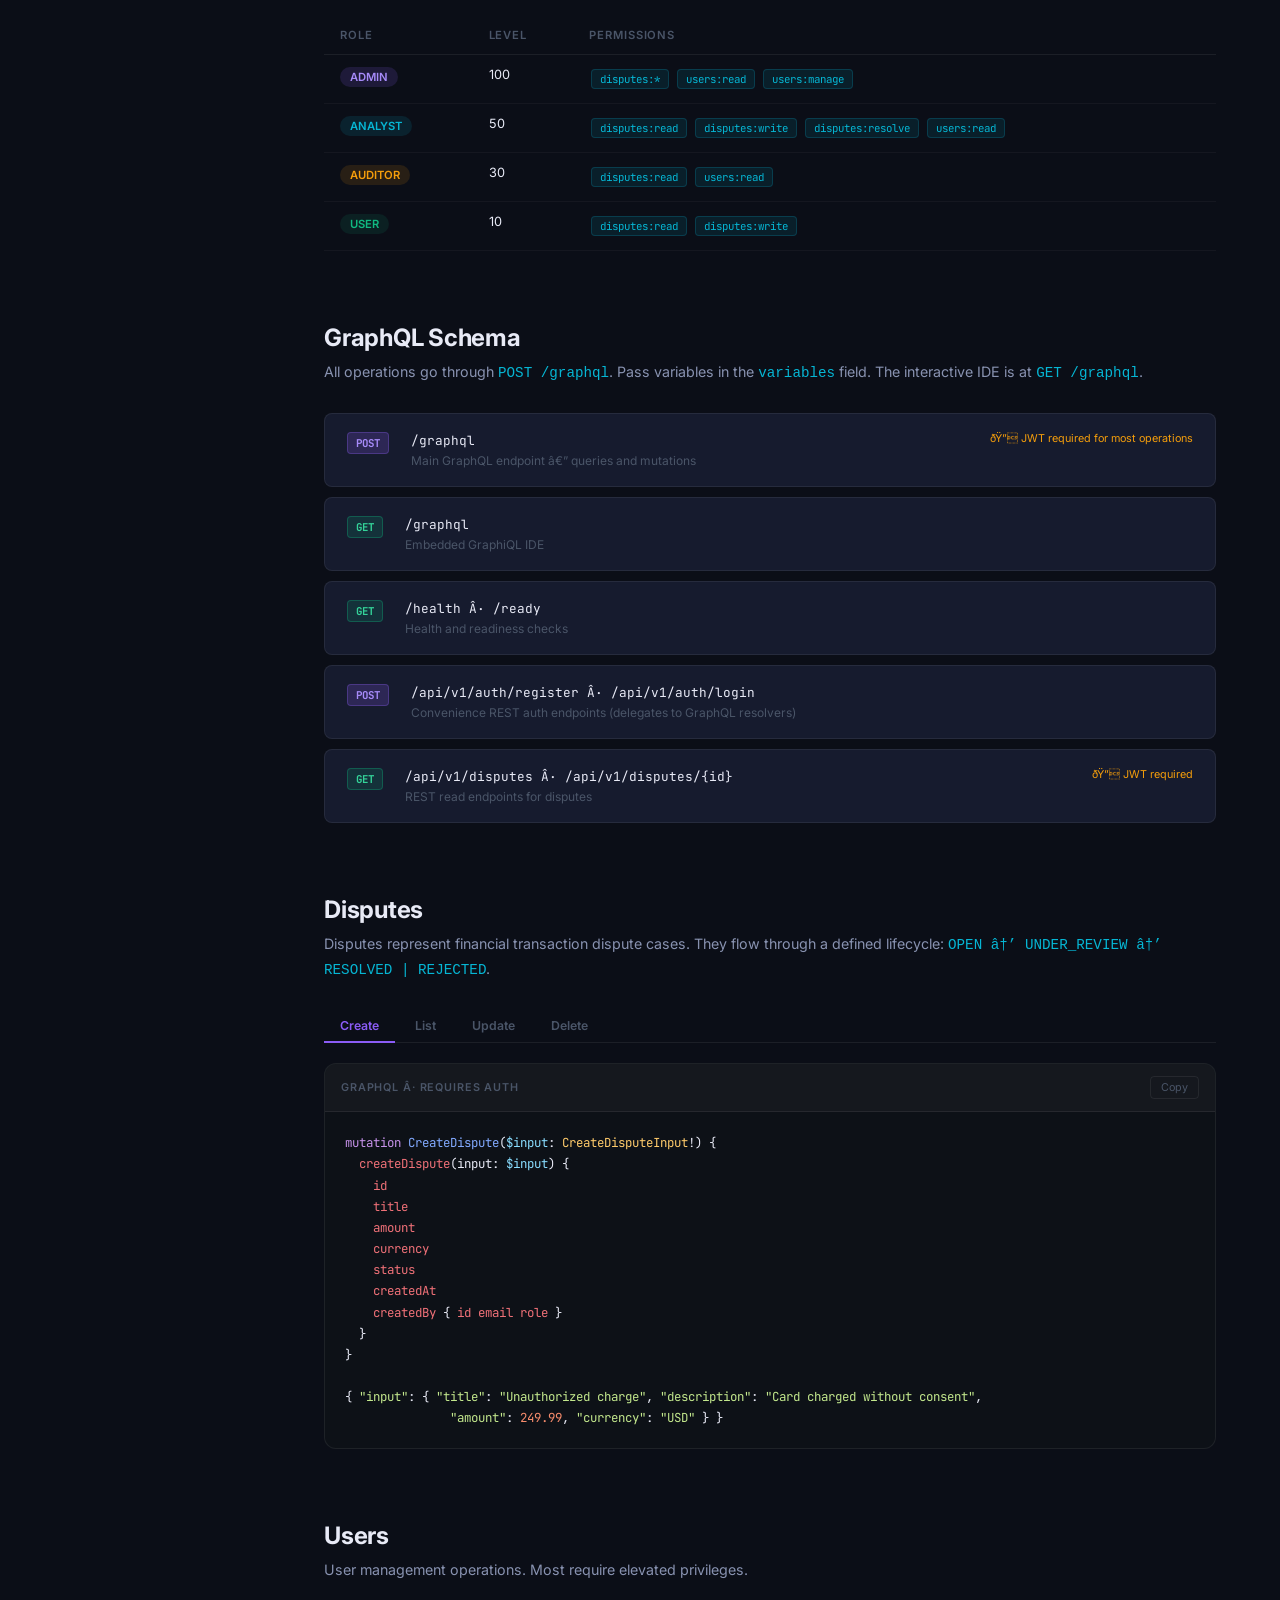
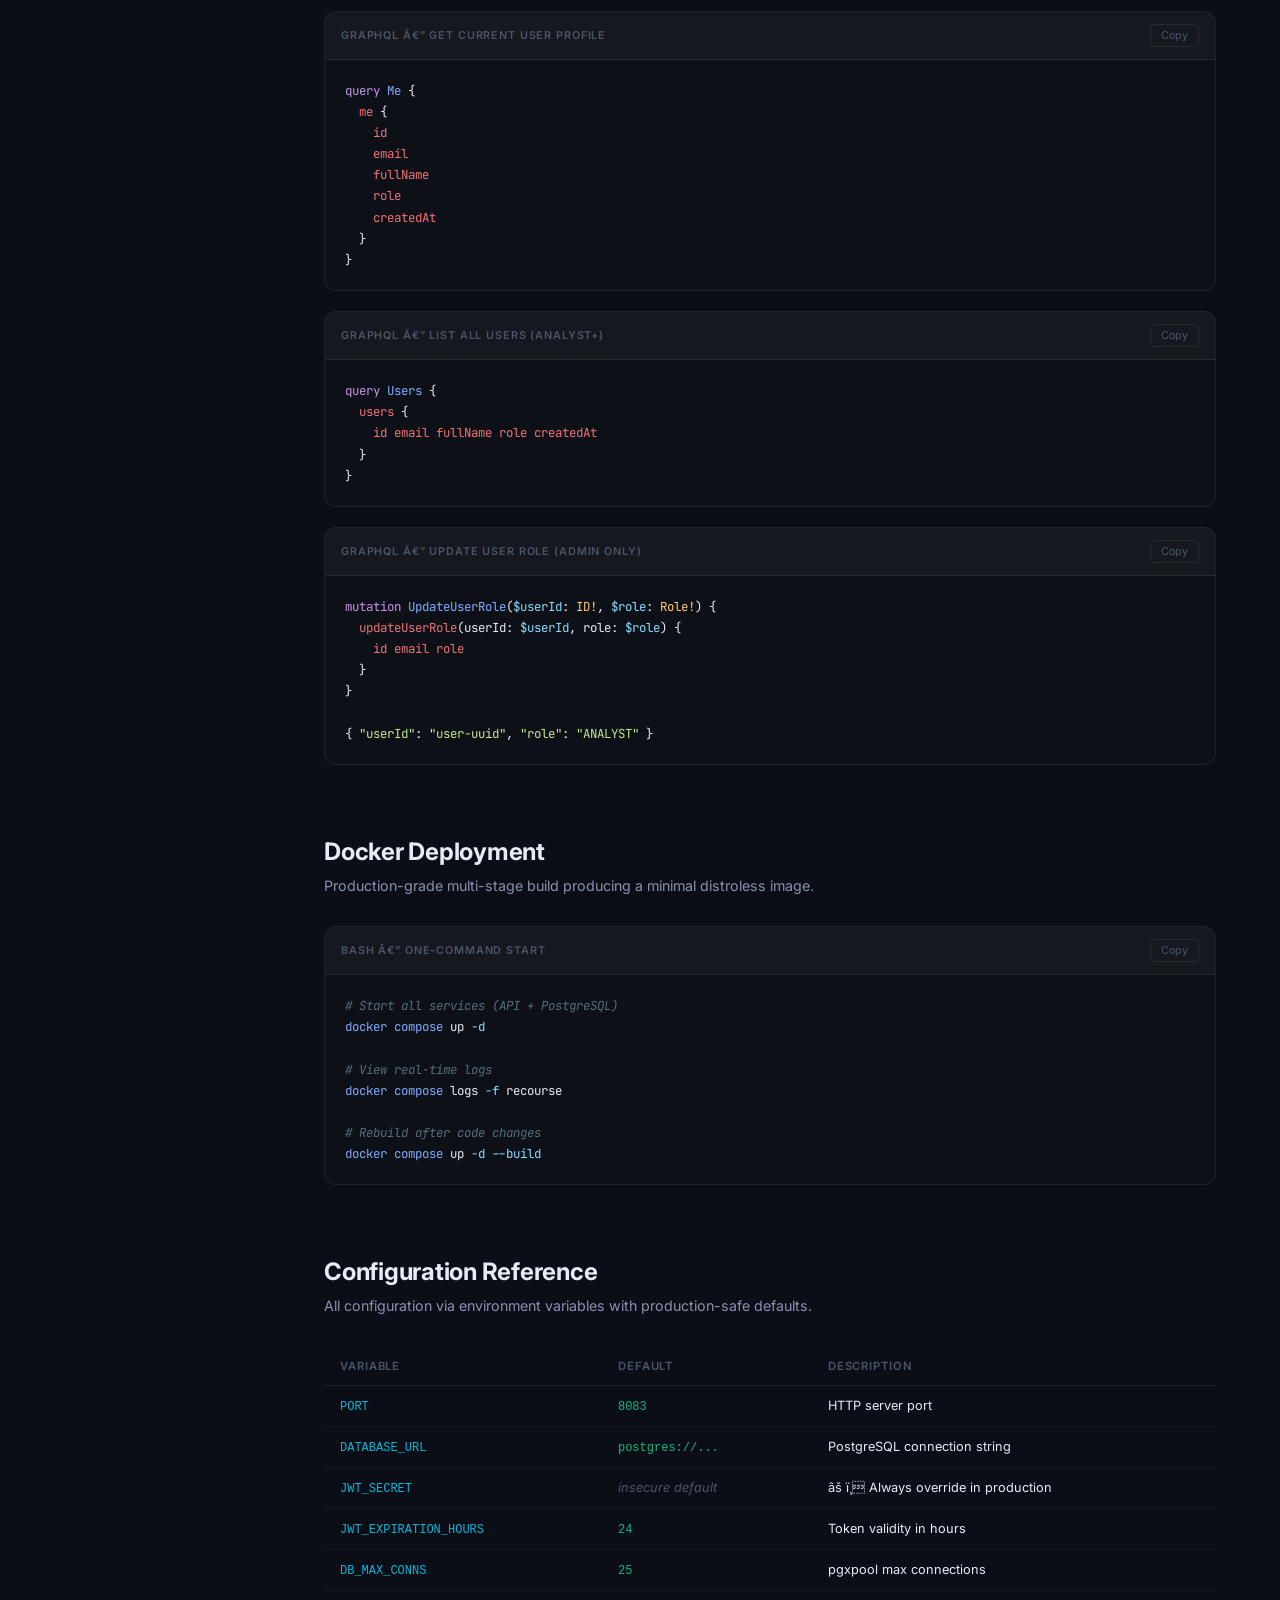
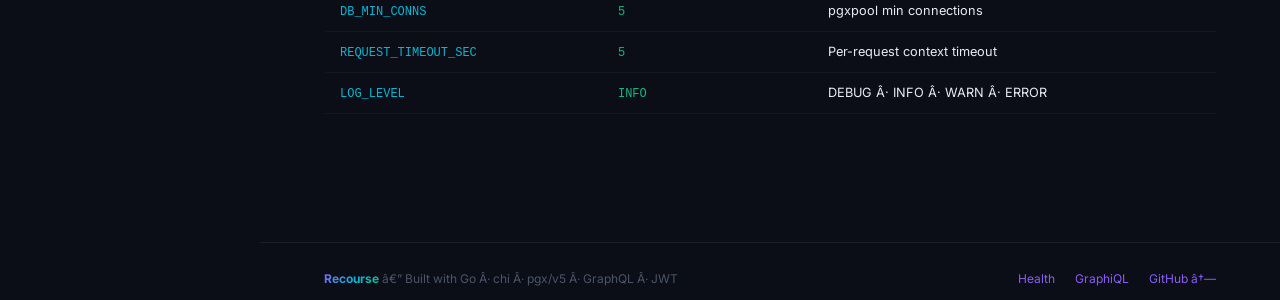
==== commit aabc3cf8: "feat: add API router and web frontend files" ====
--- a/web/index.html
+++ b/web/index.html
@@ -3,13 +3,14 @@
 <head>
   <meta charset="UTF-8" />
   <meta name="viewport" content="width=device-width, initial-scale=1.0" />
-  <title>Recourse API — Documentation</title>
+  <title>Recourse API â€” Documentation</title>
   <meta name="description" content="Recourse is a high-performance Go microservice for financial dispute resolution with GraphQL API, JWT auth, RBAC, and PostgreSQL persistence." />
   <link rel="preconnect" href="https://fonts.googleapis.com" />
   <link rel="preconnect" href="https://fonts.gstatic.com" crossorigin />
   <link href="https://fonts.googleapis.com/css2?family=Inter:wght@300;400;500;600;700&family=JetBrains+Mono:wght@400;500&display=swap" rel="stylesheet" />
+  <link rel="stylesheet" href="style.css">
   <style>
-    /* ─── Design tokens ──────────────────────────────────────────── */
+    /* â”€â”€â”€ Design tokens â”€â”€â”€â”€â”€â”€â”€â”€â”€â”€â”€â”€â”€â”€â”€â”€â”€â”€â”€â”€â”€â”€â”€â”€â”€â”€â”€â”€â”€â”€â”€â”€â”€â”€â”€â”€â”€â”€â”€â”€â”€â”€â”€â”€ */
     :root {
       --bg-base:    #0b0e17;
       --bg-surface: #111520;
@@ -34,7 +35,7 @@
       --glow: 0 0 30px rgba(139,92,246,0.2);
     }
 
-    /* ─── Reset ──────────────────────────────────────────────────── */
+    /* â”€â”€â”€ Reset â”€â”€â”€â”€â”€â”€â”€â”€â”€â”€â”€â”€â”€â”€â”€â”€â”€â”€â”€â”€â”€â”€â”€â”€â”€â”€â”€â”€â”€â”€â”€â”€â”€â”€â”€â”€â”€â”€â”€â”€â”€â”€â”€â”€â”€â”€â”€â”€â”€â”€â”€â”€ */
     *, *::before, *::after { box-sizing: border-box; margin: 0; padding: 0; }
     html { scroll-behavior: smooth; font-size: 15px; }
     body {
@@ -46,12 +47,12 @@
       flex-direction: column;
     }
 
-    /* ─── Scrollbar ──────────────────────────────────────────────── */
+    /* â”€â”€â”€ Scrollbar â”€â”€â”€â”€â”€â”€â”€â”€â”€â”€â”€â”€â”€â”€â”€â”€â”€â”€â”€â”€â”€â”€â”€â”€â”€â”€â”€â”€â”€â”€â”€â”€â”€â”€â”€â”€â”€â”€â”€â”€â”€â”€â”€â”€â”€â”€â”€â”€ */
     ::-webkit-scrollbar { width: 6px; }
     ::-webkit-scrollbar-track { background: var(--bg-base); }
     ::-webkit-scrollbar-thumb { background: #2d3748; border-radius: 3px; }
 
-    /* ─── Top bar ────────────────────────────────────────────────── */
+    /* â”€â”€â”€ Top bar â”€â”€â”€â”€â”€â”€â”€â”€â”€â”€â”€â”€â”€â”€â”€â”€â”€â”€â”€â”€â”€â”€â”€â”€â”€â”€â”€â”€â”€â”€â”€â”€â”€â”€â”€â”€â”€â”€â”€â”€â”€â”€â”€â”€â”€â”€â”€â”€â”€â”€ */
     .topbar {
       position: fixed;
       top: 0; left: 0; right: 0;
@@ -116,14 +117,14 @@
     }
     .topbar-link:hover { color: var(--text-primary); }
 
-    /* ─── Layout ─────────────────────────────────────────────────── */
+    /* â”€â”€â”€ Layout â”€â”€â”€â”€â”€â”€â”€â”€â”€â”€â”€â”€â”€â”€â”€â”€â”€â”€â”€â”€â”€â”€â”€â”€â”€â”€â”€â”€â”€â”€â”€â”€â”€â”€â”€â”€â”€â”€â”€â”€â”€â”€â”€â”€â”€â”€â”€â”€â”€â”€â”€ */
     .layout {
       display: flex;
       margin-top: var(--topbar-h);
       min-height: calc(100vh - var(--topbar-h));
     }
 
-    /* ─── Sidebar ────────────────────────────────────────────────── */
+    /* â”€â”€â”€ Sidebar â”€â”€â”€â”€â”€â”€â”€â”€â”€â”€â”€â”€â”€â”€â”€â”€â”€â”€â”€â”€â”€â”€â”€â”€â”€â”€â”€â”€â”€â”€â”€â”€â”€â”€â”€â”€â”€â”€â”€â”€â”€â”€â”€â”€â”€â”€â”€â”€â”€â”€ */
     .sidebar {
       position: fixed;
       left: 0;
@@ -167,14 +168,14 @@
     }
     .sidebar-link .icon { font-size: 0.9rem; width: 16px; }
 
-    /* ─── Main content ───────────────────────────────────────────── */
+    /* â”€â”€â”€ Main content â”€â”€â”€â”€â”€â”€â”€â”€â”€â”€â”€â”€â”€â”€â”€â”€â”€â”€â”€â”€â”€â”€â”€â”€â”€â”€â”€â”€â”€â”€â”€â”€â”€â”€â”€â”€â”€â”€â”€â”€â”€â”€â”€â”€â”€ */
     .main {
       margin-left: var(--sidebar-w);
       flex: 1;
       max-width: calc(100vw - var(--sidebar-w));
     }
 
-    /* ─── Hero ───────────────────────────────────────────────────── */
+    /* â”€â”€â”€ Hero â”€â”€â”€â”€â”€â”€â”€â”€â”€â”€â”€â”€â”€â”€â”€â”€â”€â”€â”€â”€â”€â”€â”€â”€â”€â”€â”€â”€â”€â”€â”€â”€â”€â”€â”€â”€â”€â”€â”€â”€â”€â”€â”€â”€â”€â”€â”€â”€â”€â”€â”€â”€â”€ */
     .hero {
       padding: 80px 64px 72px;
       position: relative;
@@ -266,12 +267,12 @@
       background: rgba(139,92,246,0.06);
     }
 
-    /* ─── Content sections ───────────────────────────────────────── */
+    /* â”€â”€â”€ Content sections â”€â”€â”€â”€â”€â”€â”€â”€â”€â”€â”€â”€â”€â”€â”€â”€â”€â”€â”€â”€â”€â”€â”€â”€â”€â”€â”€â”€â”€â”€â”€â”€â”€â”€â”€â”€â”€â”€â”€â”€â”€ */
     .content { padding: 56px 64px; }
     .section { margin-bottom: 72px; }
     .section-anchor { display: block; position: relative; top: calc(-1 * var(--topbar-h) - 20px); visibility: hidden; }
 
-    /* ─── Stats bar ──────────────────────────────────────────────── */
+    /* â”€â”€â”€ Stats bar â”€â”€â”€â”€â”€â”€â”€â”€â”€â”€â”€â”€â”€â”€â”€â”€â”€â”€â”€â”€â”€â”€â”€â”€â”€â”€â”€â”€â”€â”€â”€â”€â”€â”€â”€â”€â”€â”€â”€â”€â”€â”€â”€â”€â”€â”€â”€â”€ */
     .stats-bar {
       display: grid;
       grid-template-columns: repeat(auto-fit, minmax(160px, 1fr));
@@ -302,7 +303,7 @@
     }
     .stat-label { font-size: 0.8rem; color: var(--text-muted); font-weight: 500; }
 
-    /* ─── Section headings ───────────────────────────────────────── */
+    /* â”€â”€â”€ Section headings â”€â”€â”€â”€â”€â”€â”€â”€â”€â”€â”€â”€â”€â”€â”€â”€â”€â”€â”€â”€â”€â”€â”€â”€â”€â”€â”€â”€â”€â”€â”€â”€â”€â”€â”€â”€â”€â”€â”€â”€â”€ */
     .section h2 {
       font-size: 1.6rem;
       font-weight: 700;
@@ -322,7 +323,7 @@
       color: var(--text-primary);
     }
 
-    /* ─── Cards ──────────────────────────────────────────────────── */
+    /* â”€â”€â”€ Cards â”€â”€â”€â”€â”€â”€â”€â”€â”€â”€â”€â”€â”€â”€â”€â”€â”€â”€â”€â”€â”€â”€â”€â”€â”€â”€â”€â”€â”€â”€â”€â”€â”€â”€â”€â”€â”€â”€â”€â”€â”€â”€â”€â”€â”€â”€â”€â”€â”€â”€â”€â”€ */
     .card {
       background: var(--bg-card);
       border: 1px solid var(--border);
@@ -345,7 +346,7 @@
     .card h4 { font-size: 0.95rem; font-weight: 600; margin-bottom: 6px; }
     .card p { font-size: 0.85rem; color: var(--text-secondary); line-height: 1.6; }
 
-    /* ─── Code blocks ────────────────────────────────────────────── */
+    /* â”€â”€â”€ Code blocks â”€â”€â”€â”€â”€â”€â”€â”€â”€â”€â”€â”€â”€â”€â”€â”€â”€â”€â”€â”€â”€â”€â”€â”€â”€â”€â”€â”€â”€â”€â”€â”€â”€â”€â”€â”€â”€â”€â”€â”€â”€â”€â”€â”€â”€â”€ */
     .code-block {
       background: var(--bg-code);
       border: 1px solid var(--border);
@@ -401,7 +402,7 @@
     .op { color: #89ddff; }
     .field { color: #f07178; }
 
-    /* ─── Method badges ──────────────────────────────────────────── */
+    /* â”€â”€â”€ Method badges â”€â”€â”€â”€â”€â”€â”€â”€â”€â”€â”€â”€â”€â”€â”€â”€â”€â”€â”€â”€â”€â”€â”€â”€â”€â”€â”€â”€â”€â”€â”€â”€â”€â”€â”€â”€â”€â”€â”€â”€â”€â”€â”€â”€ */
     .method-badge {
       display: inline-flex;
       align-items: center;
@@ -416,7 +417,7 @@
     .method-get  { background: rgba(16,185,129,0.15); color: #34d399; border: 1px solid rgba(16,185,129,0.3); }
     .method-gql  { background: rgba(245,158,11,0.15); color: #fbbf24; border: 1px solid rgba(245,158,11,0.3); }
 
-    /* ─── Endpoint list ──────────────────────────────────────────── */
+    /* â”€â”€â”€ Endpoint list â”€â”€â”€â”€â”€â”€â”€â”€â”€â”€â”€â”€â”€â”€â”€â”€â”€â”€â”€â”€â”€â”€â”€â”€â”€â”€â”€â”€â”€â”€â”€â”€â”€â”€â”€â”€â”€â”€â”€â”€â”€â”€â”€â”€ */
     .endpoint-item {
       display: flex;
       align-items: flex-start;
@@ -446,7 +447,7 @@
       flex-shrink: 0;
     }
 
-    /* ─── Role table ─────────────────────────────────────────────── */
+    /* â”€â”€â”€ Role table â”€â”€â”€â”€â”€â”€â”€â”€â”€â”€â”€â”€â”€â”€â”€â”€â”€â”€â”€â”€â”€â”€â”€â”€â”€â”€â”€â”€â”€â”€â”€â”€â”€â”€â”€â”€â”€â”€â”€â”€â”€â”€â”€â”€â”€â”€â”€ */
     .role-table { width: 100%; border-collapse: collapse; margin-bottom: 20px; }
     .role-table th {
       text-align: left;
@@ -488,7 +489,7 @@
     .role-auditor { background: rgba(245,158,11,0.12); color: var(--accent-amber); }
     .role-user    { background: rgba(16,185,129,0.1); color: var(--accent-green); }
 
-    /* ─── GraphQL operation sections ─────────────────────────────── */
+    /* â”€â”€â”€ GraphQL operation sections â”€â”€â”€â”€â”€â”€â”€â”€â”€â”€â”€â”€â”€â”€â”€â”€â”€â”€â”€â”€â”€â”€â”€â”€â”€â”€â”€â”€â”€â”€â”€ */
     .gql-tabs {
       display: flex;
       gap: 4px;
@@ -517,7 +518,7 @@
     .gql-panel { display: none; }
     .gql-panel.active { display: block; }
 
-    /* ─── Interactive test form ──────────────────────────────────── */
+    /* â”€â”€â”€ Interactive test form â”€â”€â”€â”€â”€â”€â”€â”€â”€â”€â”€â”€â”€â”€â”€â”€â”€â”€â”€â”€â”€â”€â”€â”€â”€â”€â”€â”€â”€â”€â”€â”€â”€â”€â”€â”€ */
     .try-it {
       background: var(--bg-card);
       border: 1px solid var(--border);
@@ -571,7 +572,7 @@
     .response-area.success { color: var(--accent-green); border-color: rgba(16,185,129,0.25); }
     .response-area.error   { color: #fc8181; border-color: rgba(252,129,129,0.25); }
 
-    /* ─── Architecture diagram ───────────────────────────────────── */
+    /* â”€â”€â”€ Architecture diagram â”€â”€â”€â”€â”€â”€â”€â”€â”€â”€â”€â”€â”€â”€â”€â”€â”€â”€â”€â”€â”€â”€â”€â”€â”€â”€â”€â”€â”€â”€â”€â”€â”€â”€â”€â”€â”€ */
     .arch-diagram {
       display: flex;
       align-items: center;
@@ -610,7 +611,7 @@
       box-shadow: var(--glow);
     }
 
-    /* ─── Footer ─────────────────────────────────────────────────── */
+    /* â”€â”€â”€ Footer â”€â”€â”€â”€â”€â”€â”€â”€â”€â”€â”€â”€â”€â”€â”€â”€â”€â”€â”€â”€â”€â”€â”€â”€â”€â”€â”€â”€â”€â”€â”€â”€â”€â”€â”€â”€â”€â”€â”€â”€â”€â”€â”€â”€â”€â”€â”€â”€â”€â”€â”€ */
     footer {
       margin-left: var(--sidebar-w);
       border-top: 1px solid var(--border);
@@ -624,7 +625,7 @@
     footer a { color: var(--accent-purple); text-decoration: none; }
     footer a:hover { text-decoration: underline; }
 
-    /* ─── Responsive ─────────────────────────────────────────────── */
+    /* â”€â”€â”€ Responsive â”€â”€â”€â”€â”€â”€â”€â”€â”€â”€â”€â”€â”€â”€â”€â”€â”€â”€â”€â”€â”€â”€â”€â”€â”€â”€â”€â”€â”€â”€â”€â”€â”€â”€â”€â”€â”€â”€â”€â”€â”€â”€â”€â”€â”€â”€â”€ */
     @media (max-width: 900px) {
       .sidebar { display: none; }
       .main, footer { margin-left: 0; max-width: 100%; }
@@ -637,15 +638,15 @@
 </head>
 <body>
 
-<!-- ═══════════════ TOP BAR ═══════════════ -->
+<!-- â•â•â•â•â•â•â•â•â•â•â•â•â•â•â• TOP BAR â•â•â•â•â•â•â•â•â•â•â•â•â•â•â• -->
 <header class="topbar">
-  <div class="logo">⚡ Recourse</div>
+  <div class="logo">âš¡ Recourse</div>
   <nav style="display:flex;gap:20px;margin-left:20px;">
     <a href="#overview" class="topbar-link">Overview</a>
     <a href="#auth-section" class="topbar-link">Auth</a>
     <a href="#graphql-section" class="topbar-link">GraphQL</a>
     <a href="#disputes-section" class="topbar-link">Disputes</a>
-    <a href="/graphql" class="topbar-link" target="_blank">GraphiQL ↗</a>
+    <a href="/graphql" class="topbar-link" target="_blank">GraphiQL â†—</a>
   </nav>
   <div class="topbar-spacer"></div>
   <span class="badge badge-online">ONLINE</span>
@@ -654,68 +655,68 @@
 
 <div class="layout">
 
-  <!-- ═══════════════ SIDEBAR ═══════════════ -->
+  <!-- â•â•â•â•â•â•â•â•â•â•â•â•â•â•â• SIDEBAR â•â•â•â•â•â•â•â•â•â•â•â•â•â•â• -->
   <nav class="sidebar" id="sidebar">
     <div class="sidebar-section">
       <div class="sidebar-label">Getting Started</div>
       <a href="#overview" class="sidebar-link active" id="nav-overview">
-        <span class="icon">🏠</span> Overview
+        <span class="icon">ðŸ </span> Overview
       </a>
       <a href="#quickstart" class="sidebar-link" id="nav-quickstart">
-        <span class="icon">🚀</span> Quickstart
+        <span class="icon">ðŸš€</span> Quickstart
       </a>
       <a href="#architecture" class="sidebar-link">
-        <span class="icon">🏗️</span> Architecture
+        <span class="icon">ðŸ—ï¸</span> Architecture
       </a>
     </div>
     <div class="sidebar-section">
       <div class="sidebar-label">Authentication</div>
       <a href="#auth-section" class="sidebar-link" id="nav-auth">
-        <span class="icon">🔐</span> JWT Auth
+        <span class="icon">ðŸ”</span> JWT Auth
       </a>
       <a href="#rbac-section" class="sidebar-link">
-        <span class="icon">🛡️</span> RBAC
+        <span class="icon">ðŸ›¡ï¸</span> RBAC
       </a>
     </div>
     <div class="sidebar-section">
       <div class="sidebar-label">GraphQL API</div>
       <a href="#graphql-section" class="sidebar-link">
-        <span class="icon">◈</span> Schema
+        <span class="icon">â—ˆ</span> Schema
       </a>
       <a href="#mutations-section" class="sidebar-link">
-        <span class="icon">✏️</span> Mutations
+        <span class="icon">âœï¸</span> Mutations
       </a>
       <a href="#queries-section" class="sidebar-link">
-        <span class="icon">🔍</span> Queries
+        <span class="icon">ðŸ”</span> Queries
       </a>
     </div>
     <div class="sidebar-section">
       <div class="sidebar-label">Resources</div>
       <a href="#disputes-section" class="sidebar-link">
-        <span class="icon">⚖️</span> Disputes
+        <span class="icon">âš–ï¸</span> Disputes
       </a>
       <a href="#users-section" class="sidebar-link">
-        <span class="icon">👥</span> Users
+        <span class="icon">ðŸ‘¥</span> Users
       </a>
     </div>
     <div class="sidebar-section">
       <div class="sidebar-label">Deployment</div>
       <a href="#docker-section" class="sidebar-link">
-        <span class="icon">🐳</span> Docker
+        <span class="icon">ðŸ³</span> Docker
       </a>
       <a href="#config-section" class="sidebar-link">
-        <span class="icon">⚙️</span> Config
+        <span class="icon">âš™ï¸</span> Config
       </a>
     </div>
   </nav>
 
-  <!-- ═══════════════ MAIN ═══════════════ -->
+  <!-- â•â•â•â•â•â•â•â•â•â•â•â•â•â•â• MAIN â•â•â•â•â•â•â•â•â•â•â•â•â•â•â• -->
   <main class="main">
 
-    <!-- ── HERO ── -->
+    <!-- â”€â”€ HERO â”€â”€ -->
     <section class="hero">
       <div class="hero-tag">
-        <span>◈</span> Go Microservice · GraphQL · PostgreSQL
+        <span>â—ˆ</span> Go Microservice Â· GraphQL Â· PostgreSQL
       </div>
       <h1>
         <span class="gradient-text">Recourse</span><br />
@@ -727,15 +728,15 @@
         Production-ready from day one.
       </p>
       <div class="hero-actions">
-        <a href="#quickstart" class="btn btn-primary">⚡ Quickstart</a>
-        <a href="/graphql" class="btn btn-outline" target="_blank">◈ Open GraphiQL</a>
-        <a href="/health" class="btn btn-outline" target="_blank">💚 Health Check</a>
+        <a href="#quickstart" class="btn btn-primary">âš¡ Quickstart</a>
+        <a href="/graphql" class="btn btn-outline" target="_blank">â—ˆ Open GraphiQL</a>
+        <a href="/health" class="btn btn-outline" target="_blank">ðŸ’š Health Check</a>
       </div>
     </section>
 
     <div class="content">
 
-      <!-- ── STATS ── -->
+      <!-- â”€â”€ STATS â”€â”€ -->
       <a id="overview" class="section-anchor"></a>
       <div class="stats-bar">
         <div class="stat-card">
@@ -760,7 +761,7 @@
         </div>
       </div>
 
-      <!-- ── OVERVIEW ── -->
+      <!-- â”€â”€ OVERVIEW â”€â”€ -->
       <section class="section" id="overview-sec">
         <h2>Overview</h2>
         <p class="section-desc">
@@ -771,29 +772,29 @@
 
         <div class="card-grid">
           <div class="card">
-            <div class="card-icon">⚡</div>
+            <div class="card-icon">âš¡</div>
             <h4>High Performance</h4>
             <p>pgx/v5 native driver with connection pooling (25 conns), prepared statements, and statement-level timeouts on every connection.</p>
           </div>
           <div class="card">
-            <div class="card-icon">🔐</div>
+            <div class="card-icon">ðŸ”</div>
             <h4>Secure by Default</h4>
             <p>HS256 JWT tokens with configurable expiry, RBAC enforcement at the resolver level, and bcrypt password hashing.</p>
           </div>
           <div class="card">
-            <div class="card-icon">◈</div>
+            <div class="card-icon">â—ˆ</div>
             <h4>GraphQL First</h4>
             <p>Full schema with queries and mutations. Includes the embedded GraphiQL IDE for exploration without any external tooling.</p>
           </div>
           <div class="card">
-            <div class="card-icon">🐳</div>
+            <div class="card-icon">ðŸ³</div>
             <h4>Container Ready</h4>
             <p>Multi-stage Docker build producing a distroless &lt;15MB image. Compose file brings up Postgres and the API with one command.</p>
           </div>
         </div>
       </section>
 
-      <!-- ── QUICKSTART ── -->
+      <!-- â”€â”€ QUICKSTART â”€â”€ -->
       <section class="section" id="quickstart">
         <a class="section-anchor"></a>
         <h2>Quickstart</h2>
@@ -844,7 +845,7 @@
         </div>
       </section>
 
-      <!-- ── ARCHITECTURE ── -->
+      <!-- â”€â”€ ARCHITECTURE â”€â”€ -->
       <section class="section" id="architecture">
         <a class="section-anchor"></a>
         <h2>Architecture</h2>
@@ -852,31 +853,31 @@
 
         <div class="arch-diagram">
           <div class="arch-box">
-            <div class="icon">🌐</div>
+            <div class="icon">ðŸŒ</div>
             <div class="label">Client</div>
             <div class="sublabel">Browser / CLI</div>
           </div>
-          <div class="arch-arrow">→</div>
+          <div class="arch-arrow">â†’</div>
           <div class="arch-box highlight">
-            <div class="icon">🔀</div>
+            <div class="icon">ðŸ”€</div>
             <div class="label">chi Router</div>
-            <div class="sublabel">JWT · CORS · Timeout</div>
-          </div>
-          <div class="arch-arrow">→</div>
+            <div class="sublabel">JWT Â· CORS Â· Timeout</div>
+          </div>
+          <div class="arch-arrow">â†’</div>
           <div class="arch-box highlight">
-            <div class="icon">◈</div>
+            <div class="icon">â—ˆ</div>
             <div class="label">GraphQL</div>
-            <div class="sublabel">Schema · Resolvers · RBAC</div>
-          </div>
-          <div class="arch-arrow">→</div>
+            <div class="sublabel">Schema Â· Resolvers Â· RBAC</div>
+          </div>
+          <div class="arch-arrow">â†’</div>
           <div class="arch-box highlight">
-            <div class="icon">🗄️</div>
+            <div class="icon">ðŸ—„ï¸</div>
             <div class="label">Repositories</div>
             <div class="sublabel">pgx/v5 Pool</div>
           </div>
-          <div class="arch-arrow">→</div>
+          <div class="arch-arrow">â†’</div>
           <div class="arch-box">
-            <div class="icon">🐘</div>
+            <div class="icon">ðŸ˜</div>
             <div class="label">PostgreSQL</div>
             <div class="sublabel">:5432</div>
           </div>
@@ -887,31 +888,31 @@
             <span class="code-lang">Project structure</span>
           </div>
           <pre>recourse/
-├── cmd/server/main.go          <span class="cmt"># Entrypoint — wires all dependencies</span>
-├── internal/
-│   ├── api/router.go           <span class="cmt"># chi router, middleware chain</span>
-│   ├── auth/jwt.go             <span class="cmt"># JWT generation, validation, middleware</span>
-│   ├── config/config.go        <span class="cmt"># Environment-based config</span>
-│   ├── db/
-│   │   ├── db.go               <span class="cmt"># pgxpool setup</span>
-│   │   ├── user_repo.go        <span class="cmt"># User persistence</span>
-│   │   └── dispute_repo.go     <span class="cmt"># Dispute persistence</span>
-│   ├── graph/
-│   │   ├── handler.go          <span class="cmt"># GraphQL HTTP handler</span>
-│   │   ├── resolver.go         <span class="cmt"># Root resolver + type definitions</span>
-│   │   └── resolvers.go        <span class="cmt"># All query & mutation resolvers</span>
-│   ├── logger/logger.go        <span class="cmt"># Structured JSON logging</span>
-│   ├── models/models.go        <span class="cmt"># Domain types</span>
-│   └── rbac/rbac.go            <span class="cmt"># Role hierarchy enforcement</span>
-├── migrations/
-│   └── 000001_create_tables.up.sql
-├── web/index.html              <span class="cmt"># This documentation page</span>
-├── Dockerfile
-└── docker-compose.yml</pre>
+â”œâ”€â”€ cmd/server/main.go          <span class="cmt"># Entrypoint â€” wires all dependencies</span>
+â”œâ”€â”€ internal/
+â”‚   â”œâ”€â”€ api/router.go           <span class="cmt"># chi router, middleware chain</span>
+â”‚   â”œâ”€â”€ auth/jwt.go             <span class="cmt"># JWT generation, validation, middleware</span>
+â”‚   â”œâ”€â”€ config/config.go        <span class="cmt"># Environment-based config</span>
+â”‚   â”œâ”€â”€ db/
+â”‚   â”‚   â”œâ”€â”€ db.go               <span class="cmt"># pgxpool setup</span>
+â”‚   â”‚   â”œâ”€â”€ user_repo.go        <span class="cmt"># User persistence</span>
+â”‚   â”‚   â””â”€â”€ dispute_repo.go     <span class="cmt"># Dispute persistence</span>
+â”‚   â”œâ”€â”€ graph/
+â”‚   â”‚   â”œâ”€â”€ handler.go          <span class="cmt"># GraphQL HTTP handler</span>
+â”‚   â”‚   â”œâ”€â”€ resolver.go         <span class="cmt"># Root resolver + type definitions</span>
+â”‚   â”‚   â””â”€â”€ resolvers.go        <span class="cmt"># All query & mutation resolvers</span>
+â”‚   â”œâ”€â”€ logger/logger.go        <span class="cmt"># Structured JSON logging</span>
+â”‚   â”œâ”€â”€ models/models.go        <span class="cmt"># Domain types</span>
+â”‚   â””â”€â”€ rbac/rbac.go            <span class="cmt"># Role hierarchy enforcement</span>
+â”œâ”€â”€ migrations/
+â”‚   â””â”€â”€ 000001_create_tables.up.sql
+â”œâ”€â”€ web/index.html              <span class="cmt"># This documentation page</span>
+â”œâ”€â”€ Dockerfile
+â””â”€â”€ docker-compose.yml</pre>
         </div>
       </section>
 
-      <!-- ── AUTH ── -->
+      <!-- â”€â”€ AUTH â”€â”€ -->
       <section class="section" id="auth-section">
         <a class="section-anchor"></a>
         <h2>Authentication</h2>
@@ -967,9 +968,9 @@
 { <span class="str">"input"</span>: { <span class="str">"email"</span>: <span class="str">"alice@company.com"</span>, <span class="str">"password"</span>: <span class="str">"secure-password-123"</span> } }</pre>
         </div>
 
-        <!-- ── Interactive Login Test ── -->
+        <!-- â”€â”€ Interactive Login Test â”€â”€ -->
         <div class="try-it">
-          <h4>🧪 Try It — Login</h4>
+          <h4>ðŸ§ª Try It â€” Login</h4>
           <div class="form-row">
             <div class="form-group">
               <label class="form-label" for="login-email">Email</label>
@@ -977,21 +978,21 @@
             </div>
             <div class="form-group">
               <label class="form-label" for="login-password">Password</label>
-              <input id="login-password" type="password" class="form-input" placeholder="••••••••" />
+              <input id="login-password" type="password" class="form-input" placeholder="â€¢â€¢â€¢â€¢â€¢â€¢â€¢â€¢" />
             </div>
           </div>
           <button class="btn btn-primary" onclick="tryLogin()" id="login-btn">Send Request</button>
-          <div id="login-response" class="response-area">Response will appear here…</div>
+          <div id="login-response" class="response-area">Response will appear hereâ€¦</div>
         </div>
       </section>
 
-      <!-- ── RBAC ── -->
+      <!-- â”€â”€ RBAC â”€â”€ -->
       <section class="section" id="rbac-section">
         <a class="section-anchor"></a>
         <h2>Role-Based Access Control</h2>
         <p class="section-desc">
           Four roles with a strict hierarchy. Admins supersede all roles. Roles are embedded in
-          the JWT and enforced at the resolver level — no extra database round-trips.
+          the JWT and enforced at the resolver level â€” no extra database round-trips.
         </p>
         <table class="role-table">
           <thead>
@@ -1041,7 +1042,7 @@
         </table>
       </section>
 
-      <!-- ── GRAPHQL ── -->
+      <!-- â”€â”€ GRAPHQL â”€â”€ -->
       <section class="section" id="graphql-section">
         <a class="section-anchor"></a>
         <h2>GraphQL Schema</h2>
@@ -1055,9 +1056,9 @@
           <span class="method-badge method-post">POST</span>
           <div>
             <div class="endpoint-path">/graphql</div>
-            <div class="endpoint-desc">Main GraphQL endpoint — queries and mutations</div>
-          </div>
-          <div class="endpoint-auth">🔐 JWT required for most operations</div>
+            <div class="endpoint-desc">Main GraphQL endpoint â€” queries and mutations</div>
+          </div>
+          <div class="endpoint-auth">ðŸ” JWT required for most operations</div>
         </div>
         <div class="endpoint-item">
           <span class="method-badge method-get">GET</span>
@@ -1069,34 +1070,34 @@
         <div class="endpoint-item">
           <span class="method-badge method-get">GET</span>
           <div>
-            <div class="endpoint-path">/health · /ready</div>
+            <div class="endpoint-path">/health Â· /ready</div>
             <div class="endpoint-desc">Health and readiness checks</div>
           </div>
         </div>
         <div class="endpoint-item">
           <span class="method-badge method-post">POST</span>
           <div>
-            <div class="endpoint-path">/api/v1/auth/register · /api/v1/auth/login</div>
+            <div class="endpoint-path">/api/v1/auth/register Â· /api/v1/auth/login</div>
             <div class="endpoint-desc">Convenience REST auth endpoints (delegates to GraphQL resolvers)</div>
           </div>
         </div>
         <div class="endpoint-item">
           <span class="method-badge method-get">GET</span>
           <div>
-            <div class="endpoint-path">/api/v1/disputes · /api/v1/disputes/{id}</div>
+            <div class="endpoint-path">/api/v1/disputes Â· /api/v1/disputes/{id}</div>
             <div class="endpoint-desc">REST read endpoints for disputes</div>
           </div>
-          <div class="endpoint-auth">🔐 JWT required</div>
+          <div class="endpoint-auth">ðŸ” JWT required</div>
         </div>
       </section>
 
-      <!-- ── DISPUTES ── -->
+      <!-- â”€â”€ DISPUTES â”€â”€ -->
       <section class="section" id="disputes-section">
         <a class="section-anchor"></a>
         <h2>Disputes</h2>
         <p class="section-desc">
           Disputes represent financial transaction dispute cases. They flow through a defined
-          lifecycle: <code style="color:var(--accent-cyan);font-family:monospace">OPEN → UNDER_REVIEW → RESOLVED | REJECTED</code>.
+          lifecycle: <code style="color:var(--accent-cyan);font-family:monospace">OPEN â†’ UNDER_REVIEW â†’ RESOLVED | REJECTED</code>.
         </p>
 
         <div class="gql-tabs">
@@ -1109,7 +1110,7 @@
         <div id="create-dispute" class="gql-panel active">
           <div class="code-block">
             <div class="code-header">
-              <span class="code-lang">graphql · Requires auth</span>
+              <span class="code-lang">graphql Â· Requires auth</span>
               <button class="copy-btn" onclick="copyCode(this)">Copy</button>
             </div>
             <pre><span class="kw">mutation</span> <span class="fn">CreateDispute</span>(<span class="op">$input</span>: <span class="type">CreateDisputeInput</span>!) {
@@ -1132,7 +1133,7 @@
         <div id="list-disputes" class="gql-panel">
           <div class="code-block">
             <div class="code-header">
-              <span class="code-lang">graphql · Requires auth</span>
+              <span class="code-lang">graphql Â· Requires auth</span>
               <button class="copy-btn" onclick="copyCode(this)">Copy</button>
             </div>
             <pre><span class="kw">query</span> <span class="fn">Disputes</span>(<span class="op">$status</span>: <span class="type">DisputeStatus</span>) {
@@ -1148,7 +1149,7 @@
   }
 }
 
-<span class="cmt">// Filter by status — omit for all disputes</span>
+<span class="cmt">// Filter by status â€” omit for all disputes</span>
 { <span class="str">"status"</span>: <span class="str">"OPEN"</span> }   <span class="cmt">// OPEN | UNDER_REVIEW | RESOLVED | REJECTED</span></pre>
           </div>
         </div>
@@ -1156,7 +1157,7 @@
         <div id="update-dispute" class="gql-panel">
           <div class="code-block">
             <div class="code-header">
-              <span class="code-lang">graphql · Requires ANALYST or ADMIN</span>
+              <span class="code-lang">graphql Â· Requires ANALYST or ADMIN</span>
               <button class="copy-btn" onclick="copyCode(this)">Copy</button>
             </div>
             <pre><span class="kw">mutation</span> <span class="fn">UpdateDispute</span>(<span class="op">$id</span>: <span class="type">ID!</span>, <span class="op">$input</span>: <span class="type">UpdateDisputeInput</span>!) {
@@ -1177,7 +1178,7 @@
         <div id="delete-dispute" class="gql-panel">
           <div class="code-block">
             <div class="code-header">
-              <span class="code-lang">graphql · Requires ADMIN</span>
+              <span class="code-lang">graphql Â· Requires ADMIN</span>
               <button class="copy-btn" onclick="copyCode(this)">Copy</button>
             </div>
             <pre><span class="kw">mutation</span> <span class="fn">DeleteDispute</span>(<span class="op">$id</span>: <span class="type">ID!</span>) {
@@ -1189,7 +1190,7 @@
         </div>
       </section>
 
-      <!-- ── USERS ── -->
+      <!-- â”€â”€ USERS â”€â”€ -->
       <section class="section" id="users-section">
         <a class="section-anchor"></a>
         <h2>Users</h2>
@@ -1197,7 +1198,7 @@
 
         <div class="code-block">
           <div class="code-header">
-            <span class="code-lang">graphql — Get current user profile</span>
+            <span class="code-lang">graphql â€” Get current user profile</span>
             <button class="copy-btn" onclick="copyCode(this)">Copy</button>
           </div>
           <pre><span class="kw">query</span> <span class="fn">Me</span> {
@@ -1213,7 +1214,7 @@
 
         <div class="code-block">
           <div class="code-header">
-            <span class="code-lang">graphql — List all users (ANALYST+)</span>
+            <span class="code-lang">graphql â€” List all users (ANALYST+)</span>
             <button class="copy-btn" onclick="copyCode(this)">Copy</button>
           </div>
           <pre><span class="kw">query</span> <span class="fn">Users</span> {
@@ -1225,7 +1226,7 @@
 
         <div class="code-block">
           <div class="code-header">
-            <span class="code-lang">graphql — Update user role (ADMIN only)</span>
+            <span class="code-lang">graphql â€” Update user role (ADMIN only)</span>
             <button class="copy-btn" onclick="copyCode(this)">Copy</button>
           </div>
           <pre><span class="kw">mutation</span> <span class="fn">UpdateUserRole</span>(<span class="op">$userId</span>: <span class="type">ID!</span>, <span class="op">$role</span>: <span class="type">Role!</span>) {
@@ -1238,7 +1239,7 @@
         </div>
       </section>
 
-      <!-- ── DOCKER ── -->
+      <!-- â”€â”€ DOCKER â”€â”€ -->
       <section class="section" id="docker-section">
         <a class="section-anchor"></a>
         <h2>Docker Deployment</h2>
@@ -1246,7 +1247,7 @@
 
         <div class="code-block">
           <div class="code-header">
-            <span class="code-lang">bash — One-command start</span>
+            <span class="code-lang">bash â€” One-command start</span>
             <button class="copy-btn" onclick="copyCode(this)">Copy</button>
           </div>
           <pre><span class="cmt"># Start all services (API + PostgreSQL)</span>
@@ -1260,7 +1261,7 @@
         </div>
       </section>
 
-      <!-- ── CONFIG ── -->
+      <!-- â”€â”€ CONFIG â”€â”€ -->
       <section class="section" id="config-section">
         <a class="section-anchor"></a>
         <h2>Configuration Reference</h2>
@@ -1288,7 +1289,7 @@
             <tr>
               <td><code style="font-family:monospace;font-size:0.8rem;color:var(--accent-cyan)">JWT_SECRET</code></td>
               <td><em style="color:var(--text-muted)">insecure default</em></td>
-              <td>⚠️ Always override in production</td>
+              <td>âš ï¸ Always override in production</td>
             </tr>
             <tr>
               <td><code style="font-family:monospace;font-size:0.8rem;color:var(--accent-cyan)">JWT_EXPIRATION_HOURS</code></td>
@@ -1313,7 +1314,7 @@
             <tr>
               <td><code style="font-family:monospace;font-size:0.8rem;color:var(--accent-cyan)">LOG_LEVEL</code></td>
               <td><code style="font-size:0.8rem;color:var(--accent-green)">INFO</code></td>
-              <td>DEBUG · INFO · WARN · ERROR</td>
+              <td>DEBUG Â· INFO Â· WARN Â· ERROR</td>
             </tr>
           </tbody>
         </table>
@@ -1326,17 +1327,17 @@
 <footer>
   <div>
     <strong style="background:var(--grad-hero);-webkit-background-clip:text;-webkit-text-fill-color:transparent;background-clip:text">Recourse</strong>
-    — Built with Go · chi · pgx/v5 · GraphQL · JWT
+    â€” Built with Go Â· chi Â· pgx/v5 Â· GraphQL Â· JWT
   </div>
   <div style="display:flex;gap:20px;">
     <a href="/health">Health</a>
     <a href="/graphql" target="_blank">GraphiQL</a>
-    <a href="https://github.com/igetayor/recourse" target="_blank">GitHub ↗</a>
+    <a href="https://github.com/igetayor/recourse" target="_blank">GitHub â†—</a>
   </div>
 </footer>
 
 <script>
-  // ── Copy code ──────────────────────────────────────────────────
+  // â”€â”€ Copy code â”€â”€â”€â”€â”€â”€â”€â”€â”€â”€â”€â”€â”€â”€â”€â”€â”€â”€â”€â”€â”€â”€â”€â”€â”€â”€â”€â”€â”€â”€â”€â”€â”€â”€â”€â”€â”€â”€â”€â”€â”€â”€â”€â”€â”€â”€â”€â”€â”€â”€
   function copyCode(btn) {
     const pre = btn.closest('.code-block').querySelector('pre');
     navigator.clipboard.writeText(pre.innerText).then(() => {
@@ -1351,7 +1352,7 @@
     });
   }
 
-  // ── GraphQL tabs ───────────────────────────────────────────────
+  // â”€â”€ GraphQL tabs â”€â”€â”€â”€â”€â”€â”€â”€â”€â”€â”€â”€â”€â”€â”€â”€â”€â”€â”€â”€â”€â”€â”€â”€â”€â”€â”€â”€â”€â”€â”€â”€â”€â”€â”€â”€â”€â”€â”€â”€â”€â”€â”€â”€â”€â”€â”€
   function switchTab(btn, panelId) {
     document.querySelectorAll('.gql-tab').forEach(t => t.classList.remove('active'));
     document.querySelectorAll('.gql-panel').forEach(p => p.classList.remove('active'));
@@ -1359,7 +1360,7 @@
     document.getElementById(panelId).classList.add('active');
   }
 
-  // ── Try Login ──────────────────────────────────────────────────
+  // â”€â”€ Try Login â”€â”€â”€â”€â”€â”€â”€â”€â”€â”€â”€â”€â”€â”€â”€â”€â”€â”€â”€â”€â”€â”€â”€â”€â”€â”€â”€â”€â”€â”€â”€â”€â”€â”€â”€â”€â”€â”€â”€â”€â”€â”€â”€â”€â”€â”€â”€â”€â”€â”€
   async function tryLogin() {
     const email = document.getElementById('login-email').value.trim();
     const password = document.getElementById('login-password').value;
@@ -1367,18 +1368,19 @@
     const btn = document.getElementById('login-btn');
 
     if (!email || !password) {
-      resp.textContent = '⚠️  Please enter email and password.';
+      resp.textContent = 'âš ï¸  Please enter email and password.';
       resp.className = 'response-area error';
       return;
     }
 
-    btn.textContent = 'Sending…';
+    btn.textContent = 'Sendingâ€¦';
     btn.disabled = true;
     resp.className = 'response-area';
-    resp.textContent = 'Loading…';
+    resp.textContent = 'Loadingâ€¦';
 
     try {
-      const r = await fetch('/graphql', {
+      const apiBase = window.location.protocol === 'file:' ? 'http://localhost:8083' : '';
+      const r = await fetch(apiBase + '/graphql', {
         method: 'POST',
         headers: { 'Content-Type': 'application/json' },
         body: JSON.stringify({
@@ -1390,26 +1392,26 @@
       const json = await r.json();
       if (json.errors) {
         resp.className = 'response-area error';
-        resp.textContent = '✗  ' + json.errors[0].message;
+        resp.textContent = 'âœ—  ' + json.errors[0].message;
       } else {
         resp.className = 'response-area success';
         resp.textContent = JSON.stringify(json.data, null, 2);
         // Store token for convenience
         if (json.data?.login?.token) {
           localStorage.setItem('recourse_token', json.data.login.token);
-          resp.textContent += '\n\n✓ Token saved to localStorage["recourse_token"]';
+          resp.textContent += '\n\nâœ“ Token saved to localStorage["recourse_token"]';
         }
       }
     } catch(e) {
       resp.className = 'response-area error';
-      resp.textContent = '✗  Network error: ' + e.message + '\n\nMake sure the server is running on :8083';
+      resp.textContent = 'âœ—  Network error: ' + e.message + '\n\nMake sure the server is running on :8083';
     } finally {
       btn.textContent = 'Send Request';
       btn.disabled = false;
     }
   }
 
-  // ── Active sidebar highlighting ────────────────────────────────
+  // â”€â”€ Active sidebar highlighting â”€â”€â”€â”€â”€â”€â”€â”€â”€â”€â”€â”€â”€â”€â”€â”€â”€â”€â”€â”€â”€â”€â”€â”€â”€â”€â”€â”€â”€â”€â”€â”€
   const sections = document.querySelectorAll('.section[id]');
   const navLinks = document.querySelectorAll('.sidebar-link');
   const topbarH = 60;
@@ -1431,3 +1433,4 @@
 </script>
 </body>
 </html>
+
--- a/web/style.css
+++ b/web/style.css
@@ -0,0 +1,624 @@
+﻿/* â”€â”€â”€ Design tokens â”€â”€â”€â”€â”€â”€â”€â”€â”€â”€â”€â”€â”€â”€â”€â”€â”€â”€â”€â”€â”€â”€â”€â”€â”€â”€â”€â”€â”€â”€â”€â”€â”€â”€â”€â”€â”€â”€â”€â”€â”€â”€â”€â”€ */
+    :root {
+      --bg-base:    #0b0e17;
+      --bg-surface: #111520;
+      --bg-card:    #161b2e;
+      --bg-code:    #0d1117;
+      --border:     rgba(255,255,255,0.07);
+      --border-glow:rgba(139,92,246,0.35);
+      --text-primary:   #e8eaf6;
+      --text-secondary: #8892b0;
+      --text-muted:     #4a5568;
+      --accent-purple:  #8b5cf6;
+      --accent-cyan:    #06b6d4;
+      --accent-green:   #10b981;
+      --accent-amber:   #f59e0b;
+      --grad-hero: linear-gradient(135deg, #8b5cf6 0%, #06b6d4 60%, #10b981 100%);
+      --grad-card: linear-gradient(145deg, rgba(139,92,246,0.08), rgba(6,182,212,0.04));
+      --sidebar-w: 260px;
+      --topbar-h:  60px;
+      --radius: 12px;
+      --radius-sm: 8px;
+      --shadow: 0 4px 24px rgba(0,0,0,0.4);
+      --glow: 0 0 30px rgba(139,92,246,0.2);
+    }
+
+    /* â”€â”€â”€ Reset â”€â”€â”€â”€â”€â”€â”€â”€â”€â”€â”€â”€â”€â”€â”€â”€â”€â”€â”€â”€â”€â”€â”€â”€â”€â”€â”€â”€â”€â”€â”€â”€â”€â”€â”€â”€â”€â”€â”€â”€â”€â”€â”€â”€â”€â”€â”€â”€â”€â”€â”€â”€ */
+    *, *::before, *::after { box-sizing: border-box; margin: 0; padding: 0; }
+    html { scroll-behavior: smooth; font-size: 15px; }
+    body {
+      font-family: 'Inter', sans-serif;
+      background: var(--bg-base);
+      color: var(--text-primary);
+      min-height: 100vh;
+      display: flex;
+      flex-direction: column;
+    }
+
+    /* â”€â”€â”€ Scrollbar â”€â”€â”€â”€â”€â”€â”€â”€â”€â”€â”€â”€â”€â”€â”€â”€â”€â”€â”€â”€â”€â”€â”€â”€â”€â”€â”€â”€â”€â”€â”€â”€â”€â”€â”€â”€â”€â”€â”€â”€â”€â”€â”€â”€â”€â”€â”€â”€ */
+    ::-webkit-scrollbar { width: 6px; }
+    ::-webkit-scrollbar-track { background: var(--bg-base); }
+    ::-webkit-scrollbar-thumb { background: #2d3748; border-radius: 3px; }
+
+    /* â”€â”€â”€ Top bar â”€â”€â”€â”€â”€â”€â”€â”€â”€â”€â”€â”€â”€â”€â”€â”€â”€â”€â”€â”€â”€â”€â”€â”€â”€â”€â”€â”€â”€â”€â”€â”€â”€â”€â”€â”€â”€â”€â”€â”€â”€â”€â”€â”€â”€â”€â”€â”€â”€â”€ */
+    .topbar {
+      position: fixed;
+      top: 0; left: 0; right: 0;
+      height: var(--topbar-h);
+      background: rgba(11,14,23,0.85);
+      backdrop-filter: blur(20px);
+      border-bottom: 1px solid var(--border);
+      display: flex;
+      align-items: center;
+      padding: 0 24px;
+      gap: 20px;
+      z-index: 100;
+    }
+    .logo {
+      font-weight: 700;
+      font-size: 1.1rem;
+      background: var(--grad-hero);
+      -webkit-background-clip: text;
+      -webkit-text-fill-color: transparent;
+      background-clip: text;
+      flex-shrink: 0;
+    }
+    .topbar-spacer { flex: 1; }
+    .badge {
+      display: inline-flex;
+      align-items: center;
+      gap: 6px;
+      padding: 4px 10px;
+      border-radius: 20px;
+      font-size: 0.72rem;
+      font-weight: 600;
+      letter-spacing: 0.04em;
+    }
+    .badge-online {
+      background: rgba(16,185,129,0.15);
+      border: 1px solid rgba(16,185,129,0.4);
+      color: var(--accent-green);
+    }
+    .badge-online::before {
+      content: '';
+      width: 6px; height: 6px;
+      border-radius: 50%;
+      background: var(--accent-green);
+      box-shadow: 0 0 8px var(--accent-green);
+      animation: pulse 2s ease-in-out infinite;
+    }
+    @keyframes pulse {
+      0%, 100% { opacity: 1; }
+      50% { opacity: 0.4; }
+    }
+    .badge-version {
+      background: rgba(139,92,246,0.15);
+      border: 1px solid rgba(139,92,246,0.35);
+      color: var(--accent-purple);
+    }
+    .topbar-link {
+      color: var(--text-secondary);
+      text-decoration: none;
+      font-size: 0.85rem;
+      font-weight: 500;
+      transition: color 0.2s;
+    }
+    .topbar-link:hover { color: var(--text-primary); }
+
+    /* â”€â”€â”€ Layout â”€â”€â”€â”€â”€â”€â”€â”€â”€â”€â”€â”€â”€â”€â”€â”€â”€â”€â”€â”€â”€â”€â”€â”€â”€â”€â”€â”€â”€â”€â”€â”€â”€â”€â”€â”€â”€â”€â”€â”€â”€â”€â”€â”€â”€â”€â”€â”€â”€â”€â”€ */
+    .layout {
+      display: flex;
+      margin-top: var(--topbar-h);
+      min-height: calc(100vh - var(--topbar-h));
+    }
+
+    /* â”€â”€â”€ Sidebar â”€â”€â”€â”€â”€â”€â”€â”€â”€â”€â”€â”€â”€â”€â”€â”€â”€â”€â”€â”€â”€â”€â”€â”€â”€â”€â”€â”€â”€â”€â”€â”€â”€â”€â”€â”€â”€â”€â”€â”€â”€â”€â”€â”€â”€â”€â”€â”€â”€â”€ */
+    .sidebar {
+      position: fixed;
+      left: 0;
+      top: var(--topbar-h);
+      bottom: 0;
+      width: var(--sidebar-w);
+      background: var(--bg-surface);
+      border-right: 1px solid var(--border);
+      overflow-y: auto;
+      padding: 24px 0 40px;
+    }
+    .sidebar-section { margin-bottom: 28px; }
+    .sidebar-label {
+      padding: 0 20px 8px;
+      font-size: 0.68rem;
+      font-weight: 700;
+      letter-spacing: 0.1em;
+      text-transform: uppercase;
+      color: var(--text-muted);
+    }
+    .sidebar-link {
+      display: flex;
+      align-items: center;
+      gap: 10px;
+      padding: 9px 20px;
+      color: var(--text-secondary);
+      text-decoration: none;
+      font-size: 0.85rem;
+      font-weight: 500;
+      border-left: 2px solid transparent;
+      transition: all 0.15s;
+    }
+    .sidebar-link:hover {
+      color: var(--text-primary);
+      background: rgba(255,255,255,0.03);
+    }
+    .sidebar-link.active {
+      color: var(--accent-purple);
+      border-left-color: var(--accent-purple);
+      background: rgba(139,92,246,0.06);
+    }
+    .sidebar-link .icon { font-size: 0.9rem; width: 16px; }
+
+    /* â”€â”€â”€ Main content â”€â”€â”€â”€â”€â”€â”€â”€â”€â”€â”€â”€â”€â”€â”€â”€â”€â”€â”€â”€â”€â”€â”€â”€â”€â”€â”€â”€â”€â”€â”€â”€â”€â”€â”€â”€â”€â”€â”€â”€â”€â”€â”€â”€â”€ */
+    .main {
+      margin-left: var(--sidebar-w);
+      flex: 1;
+      max-width: calc(100vw - var(--sidebar-w));
+    }
+
+    /* â”€â”€â”€ Hero â”€â”€â”€â”€â”€â”€â”€â”€â”€â”€â”€â”€â”€â”€â”€â”€â”€â”€â”€â”€â”€â”€â”€â”€â”€â”€â”€â”€â”€â”€â”€â”€â”€â”€â”€â”€â”€â”€â”€â”€â”€â”€â”€â”€â”€â”€â”€â”€â”€â”€â”€â”€â”€ */
+    .hero {
+      padding: 80px 64px 72px;
+      position: relative;
+      overflow: hidden;
+      border-bottom: 1px solid var(--border);
+    }
+    .hero::before {
+      content: '';
+      position: absolute;
+      top: -40px; right: -40px;
+      width: 500px; height: 500px;
+      background: radial-gradient(circle, rgba(139,92,246,0.12) 0%, transparent 70%);
+      pointer-events: none;
+    }
+    .hero::after {
+      content: '';
+      position: absolute;
+      bottom: -80px; left: 30%;
+      width: 400px; height: 400px;
+      background: radial-gradient(circle, rgba(6,182,212,0.08) 0%, transparent 70%);
+      pointer-events: none;
+    }
+    .hero-tag {
+      display: inline-flex;
+      align-items: center;
+      gap: 8px;
+      padding: 6px 14px;
+      border-radius: 20px;
+      background: rgba(139,92,246,0.1);
+      border: 1px solid rgba(139,92,246,0.3);
+      color: var(--accent-purple);
+      font-size: 0.75rem;
+      font-weight: 600;
+      letter-spacing: 0.05em;
+      margin-bottom: 24px;
+    }
+    .hero h1 {
+      font-size: 3.4rem;
+      font-weight: 700;
+      line-height: 1.1;
+      letter-spacing: -0.02em;
+      margin-bottom: 20px;
+    }
+    .hero h1 .gradient-text {
+      background: var(--grad-hero);
+      -webkit-background-clip: text;
+      -webkit-text-fill-color: transparent;
+      background-clip: text;
+    }
+    .hero-desc {
+      font-size: 1.1rem;
+      color: var(--text-secondary);
+      max-width: 580px;
+      line-height: 1.7;
+      margin-bottom: 36px;
+    }
+    .hero-actions { display: flex; gap: 12px; flex-wrap: wrap; }
+    .btn {
+      display: inline-flex;
+      align-items: center;
+      gap: 8px;
+      padding: 12px 24px;
+      border-radius: var(--radius-sm);
+      font-size: 0.9rem;
+      font-weight: 600;
+      text-decoration: none;
+      border: none;
+      cursor: pointer;
+      transition: all 0.2s;
+    }
+    .btn-primary {
+      background: var(--accent-purple);
+      color: #fff;
+      box-shadow: 0 4px 20px rgba(139,92,246,0.4);
+    }
+    .btn-primary:hover {
+      background: #7c3aed;
+      transform: translateY(-1px);
+      box-shadow: 0 6px 24px rgba(139,92,246,0.5);
+    }
+    .btn-outline {
+      background: transparent;
+      color: var(--text-primary);
+      border: 1px solid var(--border);
+    }
+    .btn-outline:hover {
+      border-color: var(--accent-purple);
+      color: var(--accent-purple);
+      background: rgba(139,92,246,0.06);
+    }
+
+    /* â”€â”€â”€ Content sections â”€â”€â”€â”€â”€â”€â”€â”€â”€â”€â”€â”€â”€â”€â”€â”€â”€â”€â”€â”€â”€â”€â”€â”€â”€â”€â”€â”€â”€â”€â”€â”€â”€â”€â”€â”€â”€â”€â”€â”€â”€ */
+    .content { padding: 56px 64px; }
+    .section { margin-bottom: 72px; }
+    .section-anchor { display: block; position: relative; top: calc(-1 * var(--topbar-h) - 20px); visibility: hidden; }
+
+    /* â”€â”€â”€ Stats bar â”€â”€â”€â”€â”€â”€â”€â”€â”€â”€â”€â”€â”€â”€â”€â”€â”€â”€â”€â”€â”€â”€â”€â”€â”€â”€â”€â”€â”€â”€â”€â”€â”€â”€â”€â”€â”€â”€â”€â”€â”€â”€â”€â”€â”€â”€â”€â”€ */
+    .stats-bar {
+      display: grid;
+      grid-template-columns: repeat(auto-fit, minmax(160px, 1fr));
+      gap: 16px;
+      margin-bottom: 56px;
+    }
+    .stat-card {
+      background: var(--bg-card);
+      border: 1px solid var(--border);
+      border-radius: var(--radius);
+      padding: 20px 24px;
+      display: flex;
+      flex-direction: column;
+      gap: 6px;
+      transition: border-color 0.2s, box-shadow 0.2s;
+    }
+    .stat-card:hover {
+      border-color: var(--border-glow);
+      box-shadow: var(--glow);
+    }
+    .stat-value {
+      font-size: 1.7rem;
+      font-weight: 700;
+      background: var(--grad-hero);
+      -webkit-background-clip: text;
+      -webkit-text-fill-color: transparent;
+      background-clip: text;
+    }
+    .stat-label { font-size: 0.8rem; color: var(--text-muted); font-weight: 500; }
+
+    /* â”€â”€â”€ Section headings â”€â”€â”€â”€â”€â”€â”€â”€â”€â”€â”€â”€â”€â”€â”€â”€â”€â”€â”€â”€â”€â”€â”€â”€â”€â”€â”€â”€â”€â”€â”€â”€â”€â”€â”€â”€â”€â”€â”€â”€â”€ */
+    .section h2 {
+      font-size: 1.6rem;
+      font-weight: 700;
+      margin-bottom: 8px;
+      letter-spacing: -0.01em;
+    }
+    .section-desc {
+      color: var(--text-secondary);
+      margin-bottom: 28px;
+      line-height: 1.7;
+      font-size: 0.95rem;
+    }
+    .section h3 {
+      font-size: 1.05rem;
+      font-weight: 600;
+      margin: 28px 0 12px;
+      color: var(--text-primary);
+    }
+
+    /* â”€â”€â”€ Cards â”€â”€â”€â”€â”€â”€â”€â”€â”€â”€â”€â”€â”€â”€â”€â”€â”€â”€â”€â”€â”€â”€â”€â”€â”€â”€â”€â”€â”€â”€â”€â”€â”€â”€â”€â”€â”€â”€â”€â”€â”€â”€â”€â”€â”€â”€â”€â”€â”€â”€â”€â”€ */
+    .card {
+      background: var(--bg-card);
+      border: 1px solid var(--border);
+      border-radius: var(--radius);
+      padding: 24px 28px;
+      margin-bottom: 20px;
+      background: var(--grad-card), var(--bg-card);
+      transition: border-color 0.2s, transform 0.2s;
+    }
+    .card:hover {
+      border-color: var(--border-glow);
+      transform: translateY(-1px);
+    }
+    .card-grid {
+      display: grid;
+      grid-template-columns: repeat(auto-fit, minmax(280px, 1fr));
+      gap: 16px;
+    }
+    .card-icon { font-size: 1.4rem; margin-bottom: 12px; }
+    .card h4 { font-size: 0.95rem; font-weight: 600; margin-bottom: 6px; }
+    .card p { font-size: 0.85rem; color: var(--text-secondary); line-height: 1.6; }
+
+    /* â”€â”€â”€ Code blocks â”€â”€â”€â”€â”€â”€â”€â”€â”€â”€â”€â”€â”€â”€â”€â”€â”€â”€â”€â”€â”€â”€â”€â”€â”€â”€â”€â”€â”€â”€â”€â”€â”€â”€â”€â”€â”€â”€â”€â”€â”€â”€â”€â”€â”€â”€ */
+    .code-block {
+      background: var(--bg-code);
+      border: 1px solid var(--border);
+      border-radius: var(--radius);
+      overflow: hidden;
+      margin-bottom: 20px;
+    }
+    .code-header {
+      display: flex;
+      align-items: center;
+      justify-content: space-between;
+      padding: 12px 16px;
+      background: rgba(255,255,255,0.03);
+      border-bottom: 1px solid var(--border);
+    }
+    .code-lang {
+      font-size: 0.72rem;
+      font-weight: 600;
+      color: var(--text-muted);
+      letter-spacing: 0.08em;
+      text-transform: uppercase;
+    }
+    .copy-btn {
+      font-size: 0.72rem;
+      color: var(--text-muted);
+      cursor: pointer;
+      background: none;
+      border: 1px solid var(--border);
+      padding: 4px 10px;
+      border-radius: 4px;
+      transition: all 0.2s;
+      font-family: inherit;
+    }
+    .copy-btn:hover {
+      color: var(--text-primary);
+      border-color: var(--accent-purple);
+    }
+    pre {
+      padding: 20px;
+      overflow-x: auto;
+      font-family: 'JetBrains Mono', monospace;
+      font-size: 0.83rem;
+      line-height: 1.7;
+      tab-size: 2;
+    }
+    .kw { color: #c792ea; }
+    .str { color: #c3e88d; }
+    .num { color: #f78c6c; }
+    .cmt { color: #546e7a; font-style: italic; }
+    .key { color: #80cbc4; }
+    .type { color: #ffcb6b; }
+    .fn { color: #82aaff; }
+    .op { color: #89ddff; }
+    .field { color: #f07178; }
+
+    /* â”€â”€â”€ Method badges â”€â”€â”€â”€â”€â”€â”€â”€â”€â”€â”€â”€â”€â”€â”€â”€â”€â”€â”€â”€â”€â”€â”€â”€â”€â”€â”€â”€â”€â”€â”€â”€â”€â”€â”€â”€â”€â”€â”€â”€â”€â”€â”€â”€ */
+    .method-badge {
+      display: inline-flex;
+      align-items: center;
+      padding: 3px 8px;
+      border-radius: 4px;
+      font-family: 'JetBrains Mono', monospace;
+      font-size: 0.72rem;
+      font-weight: 700;
+      margin-right: 8px;
+    }
+    .method-post { background: rgba(139,92,246,0.2); color: #a78bfa; border: 1px solid rgba(139,92,246,0.3); }
+    .method-get  { background: rgba(16,185,129,0.15); color: #34d399; border: 1px solid rgba(16,185,129,0.3); }
+    .method-gql  { background: rgba(245,158,11,0.15); color: #fbbf24; border: 1px solid rgba(245,158,11,0.3); }
+
+    /* â”€â”€â”€ Endpoint list â”€â”€â”€â”€â”€â”€â”€â”€â”€â”€â”€â”€â”€â”€â”€â”€â”€â”€â”€â”€â”€â”€â”€â”€â”€â”€â”€â”€â”€â”€â”€â”€â”€â”€â”€â”€â”€â”€â”€â”€â”€â”€â”€â”€ */
+    .endpoint-item {
+      display: flex;
+      align-items: flex-start;
+      gap: 14px;
+      padding: 18px 22px;
+      border: 1px solid var(--border);
+      border-radius: var(--radius-sm);
+      margin-bottom: 10px;
+      background: var(--bg-card);
+      transition: border-color 0.2s;
+    }
+    .endpoint-item:hover { border-color: var(--border-glow); }
+    .endpoint-path {
+      font-family: 'JetBrains Mono', monospace;
+      font-size: 0.85rem;
+      color: var(--text-primary);
+      margin-bottom: 4px;
+    }
+    .endpoint-desc { font-size: 0.8rem; color: var(--text-muted); }
+    .endpoint-auth {
+      display: flex;
+      align-items: center;
+      gap: 4px;
+      font-size: 0.72rem;
+      color: var(--accent-amber);
+      margin-left: auto;
+      flex-shrink: 0;
+    }
+
+    /* â”€â”€â”€ Role table â”€â”€â”€â”€â”€â”€â”€â”€â”€â”€â”€â”€â”€â”€â”€â”€â”€â”€â”€â”€â”€â”€â”€â”€â”€â”€â”€â”€â”€â”€â”€â”€â”€â”€â”€â”€â”€â”€â”€â”€â”€â”€â”€â”€â”€â”€â”€ */
+    .role-table { width: 100%; border-collapse: collapse; margin-bottom: 20px; }
+    .role-table th {
+      text-align: left;
+      padding: 12px 16px;
+      font-size: 0.75rem;
+      font-weight: 600;
+      text-transform: uppercase;
+      letter-spacing: 0.08em;
+      color: var(--text-muted);
+      border-bottom: 1px solid var(--border);
+    }
+    .role-table td {
+      padding: 12px 16px;
+      font-size: 0.85rem;
+      border-bottom: 1px solid rgba(255,255,255,0.04);
+      vertical-align: top;
+    }
+    .role-table tr:hover td { background: rgba(255,255,255,0.02); }
+    .perm-tag {
+      display: inline-block;
+      padding: 2px 8px;
+      border-radius: 4px;
+      font-family: 'JetBrains Mono', monospace;
+      font-size: 0.72rem;
+      background: rgba(6,182,212,0.1);
+      color: var(--accent-cyan);
+      border: 1px solid rgba(6,182,212,0.2);
+      margin: 2px;
+    }
+    .role-chip {
+      display: inline-block;
+      padding: 3px 10px;
+      border-radius: 20px;
+      font-size: 0.75rem;
+      font-weight: 600;
+    }
+    .role-admin   { background: rgba(139,92,246,0.15); color: #a78bfa; }
+    .role-analyst { background: rgba(6,182,212,0.12); color: var(--accent-cyan); }
+    .role-auditor { background: rgba(245,158,11,0.12); color: var(--accent-amber); }
+    .role-user    { background: rgba(16,185,129,0.1); color: var(--accent-green); }
+
+    /* â”€â”€â”€ GraphQL operation sections â”€â”€â”€â”€â”€â”€â”€â”€â”€â”€â”€â”€â”€â”€â”€â”€â”€â”€â”€â”€â”€â”€â”€â”€â”€â”€â”€â”€â”€â”€â”€ */
+    .gql-tabs {
+      display: flex;
+      gap: 4px;
+      margin-bottom: 20px;
+      border-bottom: 1px solid var(--border);
+      padding-bottom: 0;
+    }
+    .gql-tab {
+      padding: 8px 16px;
+      font-size: 0.82rem;
+      font-weight: 600;
+      color: var(--text-muted);
+      cursor: pointer;
+      border: none;
+      background: none;
+      border-bottom: 2px solid transparent;
+      margin-bottom: -1px;
+      transition: all 0.2s;
+      font-family: inherit;
+    }
+    .gql-tab.active {
+      color: var(--accent-purple);
+      border-bottom-color: var(--accent-purple);
+    }
+    .gql-tab:hover:not(.active) { color: var(--text-primary); }
+    .gql-panel { display: none; }
+    .gql-panel.active { display: block; }
+
+    /* â”€â”€â”€ Interactive test form â”€â”€â”€â”€â”€â”€â”€â”€â”€â”€â”€â”€â”€â”€â”€â”€â”€â”€â”€â”€â”€â”€â”€â”€â”€â”€â”€â”€â”€â”€â”€â”€â”€â”€â”€â”€ */
+    .try-it {
+      background: var(--bg-card);
+      border: 1px solid var(--border);
+      border-radius: var(--radius);
+      padding: 28px;
+      margin-top: 24px;
+    }
+    .try-it h4 {
+      font-size: 0.9rem;
+      font-weight: 600;
+      margin-bottom: 16px;
+      display: flex;
+      align-items: center;
+      gap: 8px;
+    }
+    .form-group { margin-bottom: 14px; }
+    .form-label {
+      display: block;
+      font-size: 0.78rem;
+      font-weight: 600;
+      color: var(--text-secondary);
+      margin-bottom: 6px;
+    }
+    .form-input {
+      width: 100%;
+      background: var(--bg-base);
+      border: 1px solid var(--border);
+      border-radius: var(--radius-sm);
+      padding: 10px 14px;
+      color: var(--text-primary);
+      font-size: 0.85rem;
+      font-family: 'JetBrains Mono', monospace;
+      transition: border-color 0.2s;
+      outline: none;
+    }
+    .form-input:focus { border-color: var(--accent-purple); }
+    .form-row { display: grid; grid-template-columns: 1fr 1fr; gap: 14px; }
+    .response-area {
+      background: var(--bg-code);
+      border: 1px solid var(--border);
+      border-radius: var(--radius-sm);
+      padding: 16px;
+      font-family: 'JetBrains Mono', monospace;
+      font-size: 0.8rem;
+      color: var(--text-secondary);
+      min-height: 80px;
+      margin-top: 14px;
+      white-space: pre-wrap;
+      word-break: break-all;
+    }
+    .response-area.success { color: var(--accent-green); border-color: rgba(16,185,129,0.25); }
+    .response-area.error   { color: #fc8181; border-color: rgba(252,129,129,0.25); }
+
+    /* â”€â”€â”€ Architecture diagram â”€â”€â”€â”€â”€â”€â”€â”€â”€â”€â”€â”€â”€â”€â”€â”€â”€â”€â”€â”€â”€â”€â”€â”€â”€â”€â”€â”€â”€â”€â”€â”€â”€â”€â”€â”€â”€ */
+    .arch-diagram {
+      display: flex;
+      align-items: center;
+      gap: 0;
+      padding: 32px;
+      background: var(--bg-card);
+      border: 1px solid var(--border);
+      border-radius: var(--radius);
+      overflow-x: auto;
+      justify-content: center;
+    }
+    .arch-box {
+      display: flex;
+      flex-direction: column;
+      align-items: center;
+      gap: 6px;
+      padding: 16px 20px;
+      border-radius: var(--radius-sm);
+      border: 1px solid var(--border);
+      background: var(--bg-base);
+      min-width: 110px;
+      text-align: center;
+    }
+    .arch-box .icon { font-size: 1.5rem; }
+    .arch-box .label { font-size: 0.75rem; font-weight: 600; color: var(--text-secondary); }
+    .arch-box .sublabel { font-size: 0.65rem; color: var(--text-muted); }
+    .arch-arrow {
+      display: flex;
+      align-items: center;
+      padding: 0 8px;
+      color: var(--text-muted);
+      font-size: 0.8rem;
+    }
+    .arch-box.highlight {
+      border-color: rgba(139,92,246,0.4);
+      box-shadow: var(--glow);
+    }
+
+    /* â”€â”€â”€ Footer â”€â”€â”€â”€â”€â”€â”€â”€â”€â”€â”€â”€â”€â”€â”€â”€â”€â”€â”€â”€â”€â”€â”€â”€â”€â”€â”€â”€â”€â”€â”€â”€â”€â”€â”€â”€â”€â”€â”€â”€â”€â”€â”€â”€â”€â”€â”€â”€â”€â”€â”€ */
+    footer {
+      margin-left: var(--sidebar-w);
+      border-top: 1px solid var(--border);
+      padding: 28px 64px;
+      color: var(--text-muted);
+      font-size: 0.8rem;
+      display: flex;
+      align-items: center;
+      justify-content: space-between;
+    }
+    footer a { color: var(--accent-purple); text-decoration: none; }
+    footer a:hover { text-decoration: underline; }
+
+    /* â”€â”€â”€ Responsive â”€â”€â”€â”€â”€â”€â”€â”€â”€â”€â”€â”€â”€â”€â”€â”€â”€â”€â”€â”€â”€â”€â”€â”€â”€â”€â”€â”€â”€â”€â”€â”€â”€â”€â”€â”€â”€â”€â”€â”€â”€â”€â”€â”€â”€â”€â”€ */
+    @media (max-width: 900px) {
+      .sidebar { display: none; }
+      .main, footer { margin-left: 0; max-width: 100%; }
+      .hero { padding: 48px 28px; }
+      .hero h1 { font-size: 2.2rem; }
+      .content { padding: 32px 28px; }
+      .form-row { grid-template-columns: 1fr; }
+    }
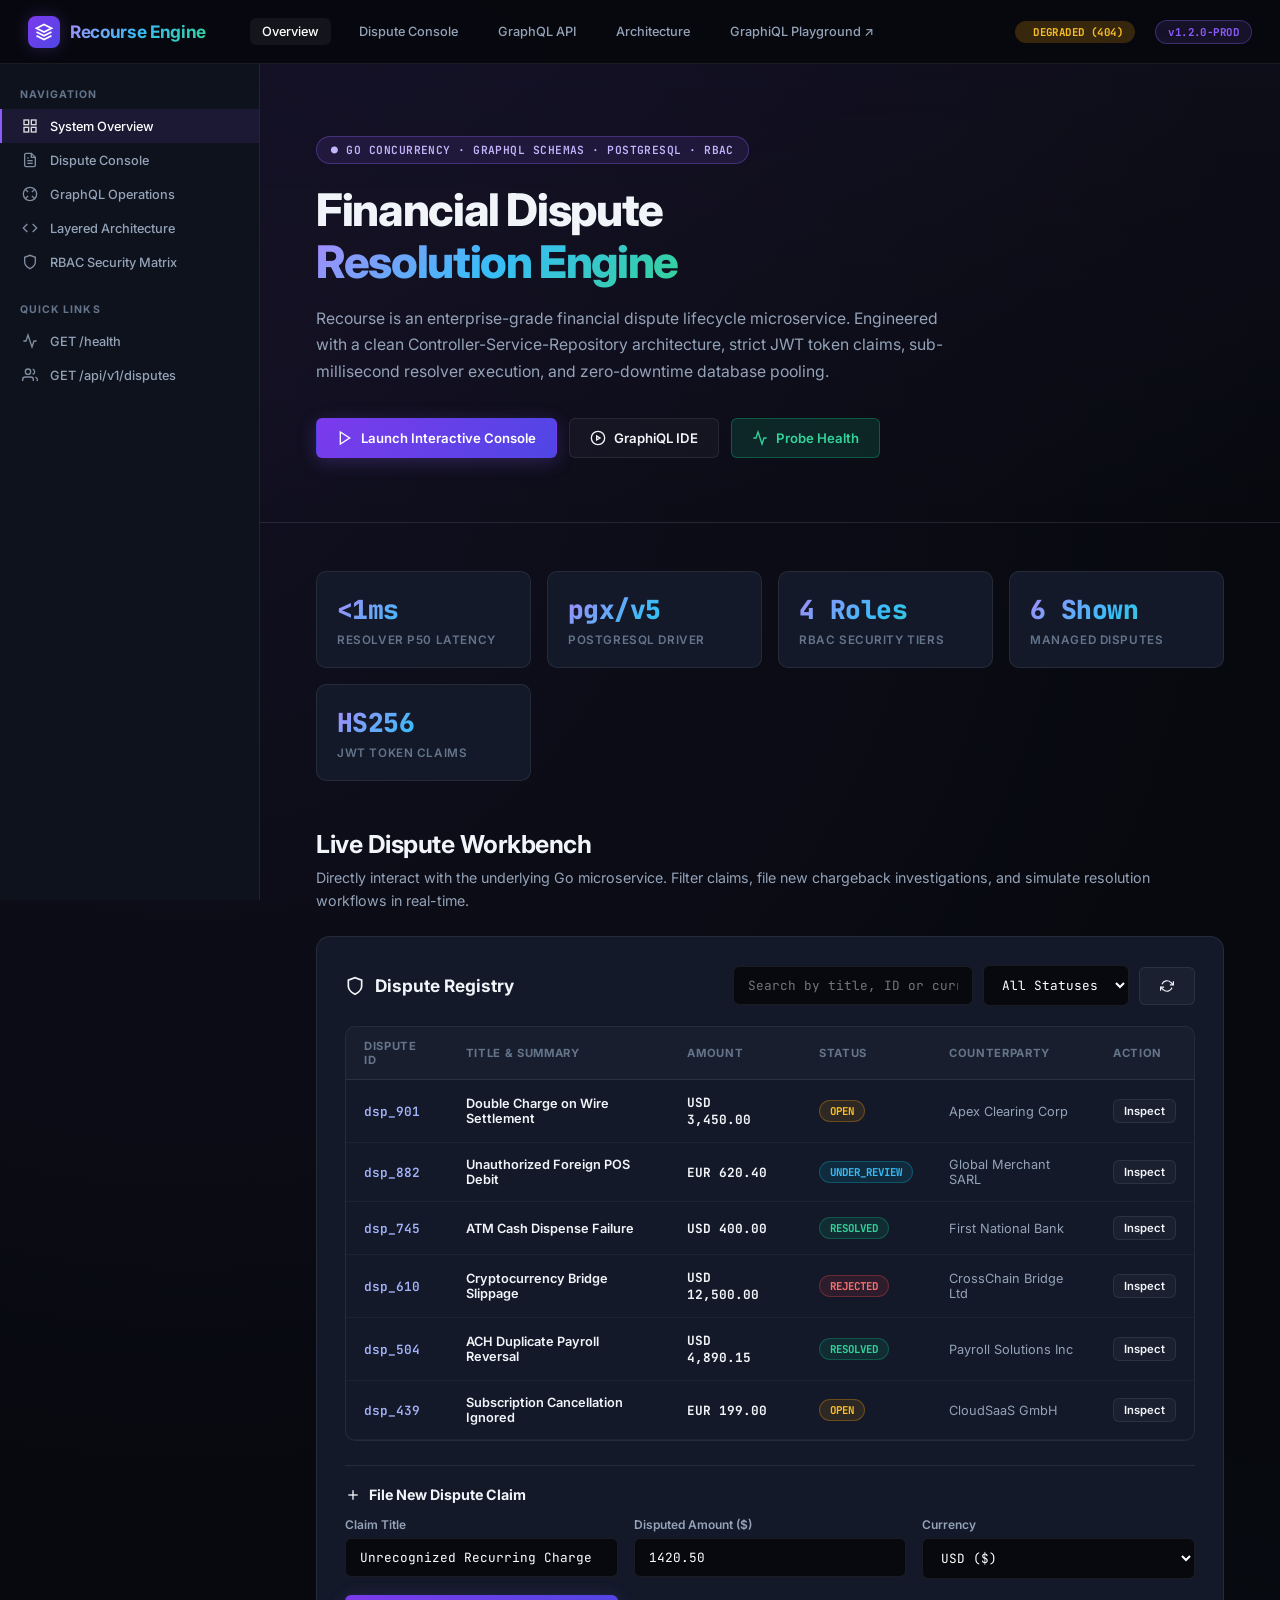
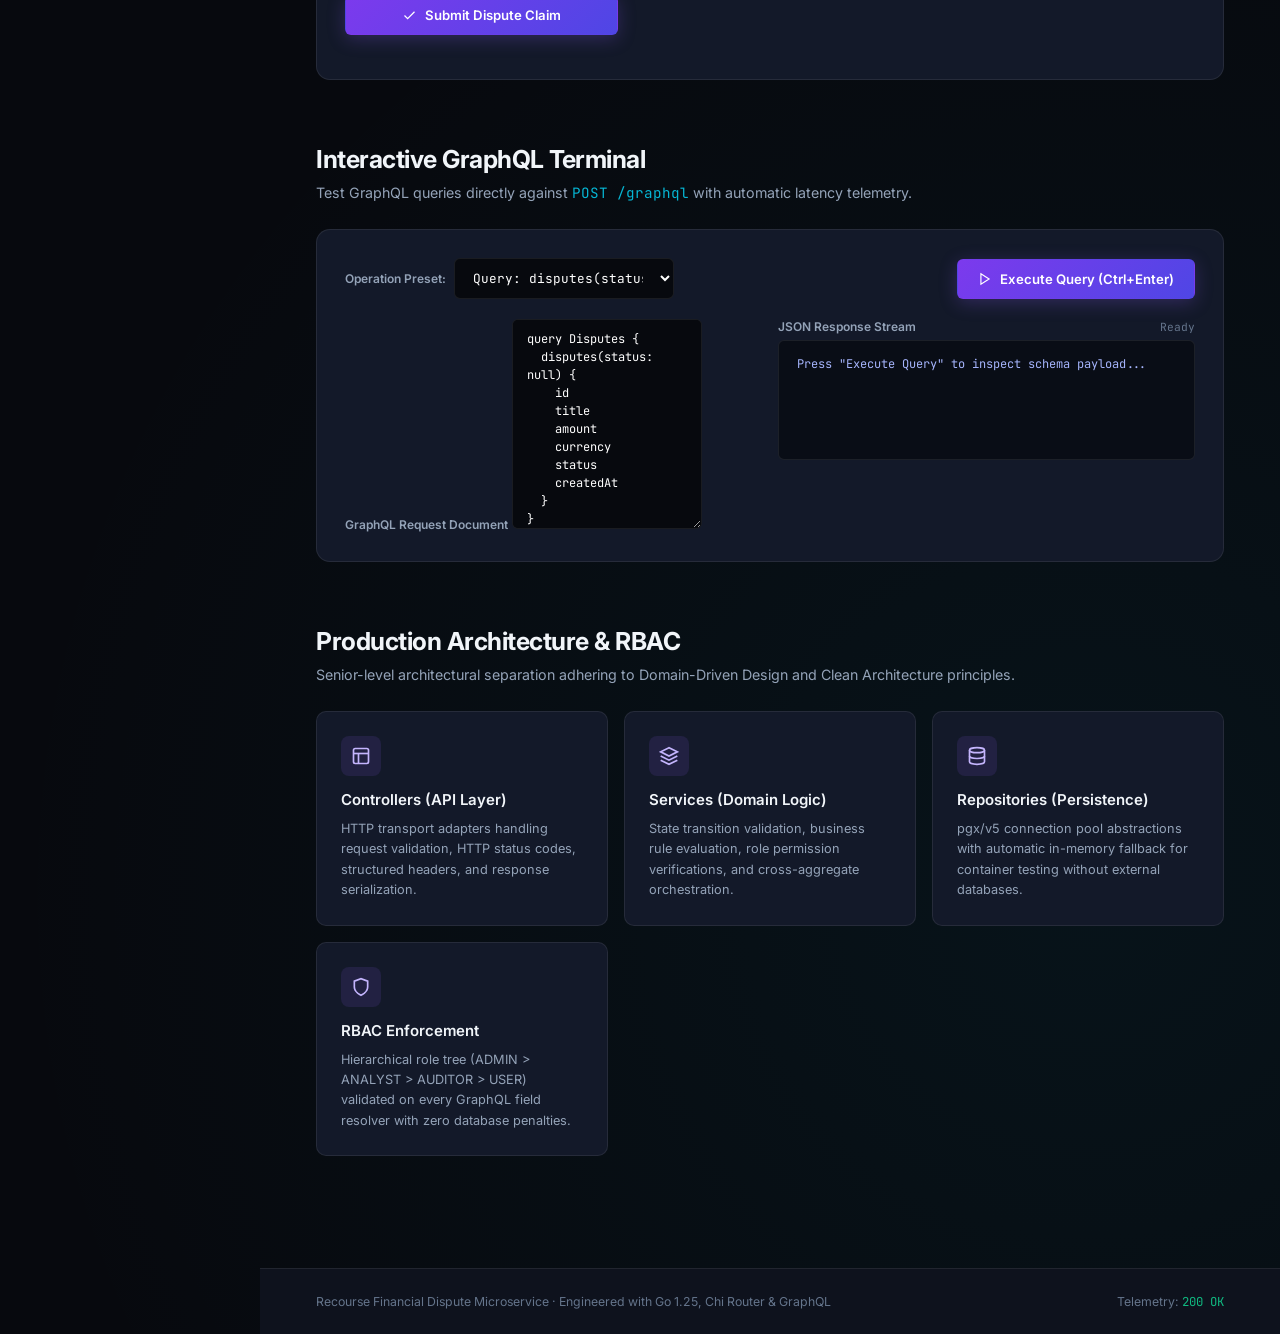
==== commit 96b713e4: "feat: layered clean architecture and modern developer console UI" ====
--- a/web/index.html
+++ b/web/index.html
@@ -3,1434 +3,571 @@
 <head>
   <meta charset="UTF-8" />
   <meta name="viewport" content="width=device-width, initial-scale=1.0" />
-  <title>Recourse API â€” Documentation</title>
-  <meta name="description" content="Recourse is a high-performance Go microservice for financial dispute resolution with GraphQL API, JWT auth, RBAC, and PostgreSQL persistence." />
+  <title>Recourse — High-Throughput Financial Dispute Resolution Engine</title>
+  <meta name="description" content="Production-grade financial dispute resolution microservice built in Go with GraphQL API, JWT authentication, hierarchical RBAC, and PostgreSQL persistence." />
   <link rel="preconnect" href="https://fonts.googleapis.com" />
   <link rel="preconnect" href="https://fonts.gstatic.com" crossorigin />
-  <link href="https://fonts.googleapis.com/css2?family=Inter:wght@300;400;500;600;700&family=JetBrains+Mono:wght@400;500&display=swap" rel="stylesheet" />
-  <link rel="stylesheet" href="style.css">
-  <style>
-    /* â”€â”€â”€ Design tokens â”€â”€â”€â”€â”€â”€â”€â”€â”€â”€â”€â”€â”€â”€â”€â”€â”€â”€â”€â”€â”€â”€â”€â”€â”€â”€â”€â”€â”€â”€â”€â”€â”€â”€â”€â”€â”€â”€â”€â”€â”€â”€â”€â”€ */
-    :root {
-      --bg-base:    #0b0e17;
-      --bg-surface: #111520;
-      --bg-card:    #161b2e;
-      --bg-code:    #0d1117;
-      --border:     rgba(255,255,255,0.07);
-      --border-glow:rgba(139,92,246,0.35);
-      --text-primary:   #e8eaf6;
-      --text-secondary: #8892b0;
-      --text-muted:     #4a5568;
-      --accent-purple:  #8b5cf6;
-      --accent-cyan:    #06b6d4;
-      --accent-green:   #10b981;
-      --accent-amber:   #f59e0b;
-      --grad-hero: linear-gradient(135deg, #8b5cf6 0%, #06b6d4 60%, #10b981 100%);
-      --grad-card: linear-gradient(145deg, rgba(139,92,246,0.08), rgba(6,182,212,0.04));
-      --sidebar-w: 260px;
-      --topbar-h:  60px;
-      --radius: 12px;
-      --radius-sm: 8px;
-      --shadow: 0 4px 24px rgba(0,0,0,0.4);
-      --glow: 0 0 30px rgba(139,92,246,0.2);
-    }
-
-    /* â”€â”€â”€ Reset â”€â”€â”€â”€â”€â”€â”€â”€â”€â”€â”€â”€â”€â”€â”€â”€â”€â”€â”€â”€â”€â”€â”€â”€â”€â”€â”€â”€â”€â”€â”€â”€â”€â”€â”€â”€â”€â”€â”€â”€â”€â”€â”€â”€â”€â”€â”€â”€â”€â”€â”€â”€ */
-    *, *::before, *::after { box-sizing: border-box; margin: 0; padding: 0; }
-    html { scroll-behavior: smooth; font-size: 15px; }
-    body {
-      font-family: 'Inter', sans-serif;
-      background: var(--bg-base);
-      color: var(--text-primary);
-      min-height: 100vh;
-      display: flex;
-      flex-direction: column;
-    }
-
-    /* â”€â”€â”€ Scrollbar â”€â”€â”€â”€â”€â”€â”€â”€â”€â”€â”€â”€â”€â”€â”€â”€â”€â”€â”€â”€â”€â”€â”€â”€â”€â”€â”€â”€â”€â”€â”€â”€â”€â”€â”€â”€â”€â”€â”€â”€â”€â”€â”€â”€â”€â”€â”€â”€ */
-    ::-webkit-scrollbar { width: 6px; }
-    ::-webkit-scrollbar-track { background: var(--bg-base); }
-    ::-webkit-scrollbar-thumb { background: #2d3748; border-radius: 3px; }
-
-    /* â”€â”€â”€ Top bar â”€â”€â”€â”€â”€â”€â”€â”€â”€â”€â”€â”€â”€â”€â”€â”€â”€â”€â”€â”€â”€â”€â”€â”€â”€â”€â”€â”€â”€â”€â”€â”€â”€â”€â”€â”€â”€â”€â”€â”€â”€â”€â”€â”€â”€â”€â”€â”€â”€â”€ */
-    .topbar {
-      position: fixed;
-      top: 0; left: 0; right: 0;
-      height: var(--topbar-h);
-      background: rgba(11,14,23,0.85);
-      backdrop-filter: blur(20px);
-      border-bottom: 1px solid var(--border);
-      display: flex;
-      align-items: center;
-      padding: 0 24px;
-      gap: 20px;
-      z-index: 100;
-    }
-    .logo {
-      font-weight: 700;
-      font-size: 1.1rem;
-      background: var(--grad-hero);
-      -webkit-background-clip: text;
-      -webkit-text-fill-color: transparent;
-      background-clip: text;
-      flex-shrink: 0;
-    }
-    .topbar-spacer { flex: 1; }
-    .badge {
-      display: inline-flex;
-      align-items: center;
-      gap: 6px;
-      padding: 4px 10px;
-      border-radius: 20px;
-      font-size: 0.72rem;
-      font-weight: 600;
-      letter-spacing: 0.04em;
-    }
-    .badge-online {
-      background: rgba(16,185,129,0.15);
-      border: 1px solid rgba(16,185,129,0.4);
-      color: var(--accent-green);
-    }
-    .badge-online::before {
-      content: '';
-      width: 6px; height: 6px;
-      border-radius: 50%;
-      background: var(--accent-green);
-      box-shadow: 0 0 8px var(--accent-green);
-      animation: pulse 2s ease-in-out infinite;
-    }
-    @keyframes pulse {
-      0%, 100% { opacity: 1; }
-      50% { opacity: 0.4; }
-    }
-    .badge-version {
-      background: rgba(139,92,246,0.15);
-      border: 1px solid rgba(139,92,246,0.35);
-      color: var(--accent-purple);
-    }
-    .topbar-link {
-      color: var(--text-secondary);
-      text-decoration: none;
-      font-size: 0.85rem;
-      font-weight: 500;
-      transition: color 0.2s;
-    }
-    .topbar-link:hover { color: var(--text-primary); }
-
-    /* â”€â”€â”€ Layout â”€â”€â”€â”€â”€â”€â”€â”€â”€â”€â”€â”€â”€â”€â”€â”€â”€â”€â”€â”€â”€â”€â”€â”€â”€â”€â”€â”€â”€â”€â”€â”€â”€â”€â”€â”€â”€â”€â”€â”€â”€â”€â”€â”€â”€â”€â”€â”€â”€â”€â”€ */
-    .layout {
-      display: flex;
-      margin-top: var(--topbar-h);
-      min-height: calc(100vh - var(--topbar-h));
-    }
-
-    /* â”€â”€â”€ Sidebar â”€â”€â”€â”€â”€â”€â”€â”€â”€â”€â”€â”€â”€â”€â”€â”€â”€â”€â”€â”€â”€â”€â”€â”€â”€â”€â”€â”€â”€â”€â”€â”€â”€â”€â”€â”€â”€â”€â”€â”€â”€â”€â”€â”€â”€â”€â”€â”€â”€â”€ */
-    .sidebar {
-      position: fixed;
-      left: 0;
-      top: var(--topbar-h);
-      bottom: 0;
-      width: var(--sidebar-w);
-      background: var(--bg-surface);
-      border-right: 1px solid var(--border);
-      overflow-y: auto;
-      padding: 24px 0 40px;
-    }
-    .sidebar-section { margin-bottom: 28px; }
-    .sidebar-label {
-      padding: 0 20px 8px;
-      font-size: 0.68rem;
-      font-weight: 700;
-      letter-spacing: 0.1em;
-      text-transform: uppercase;
-      color: var(--text-muted);
-    }
-    .sidebar-link {
-      display: flex;
-      align-items: center;
-      gap: 10px;
-      padding: 9px 20px;
-      color: var(--text-secondary);
-      text-decoration: none;
-      font-size: 0.85rem;
-      font-weight: 500;
-      border-left: 2px solid transparent;
-      transition: all 0.15s;
-    }
-    .sidebar-link:hover {
-      color: var(--text-primary);
-      background: rgba(255,255,255,0.03);
-    }
-    .sidebar-link.active {
-      color: var(--accent-purple);
-      border-left-color: var(--accent-purple);
-      background: rgba(139,92,246,0.06);
-    }
-    .sidebar-link .icon { font-size: 0.9rem; width: 16px; }
-
-    /* â”€â”€â”€ Main content â”€â”€â”€â”€â”€â”€â”€â”€â”€â”€â”€â”€â”€â”€â”€â”€â”€â”€â”€â”€â”€â”€â”€â”€â”€â”€â”€â”€â”€â”€â”€â”€â”€â”€â”€â”€â”€â”€â”€â”€â”€â”€â”€â”€â”€ */
-    .main {
-      margin-left: var(--sidebar-w);
-      flex: 1;
-      max-width: calc(100vw - var(--sidebar-w));
-    }
-
-    /* â”€â”€â”€ Hero â”€â”€â”€â”€â”€â”€â”€â”€â”€â”€â”€â”€â”€â”€â”€â”€â”€â”€â”€â”€â”€â”€â”€â”€â”€â”€â”€â”€â”€â”€â”€â”€â”€â”€â”€â”€â”€â”€â”€â”€â”€â”€â”€â”€â”€â”€â”€â”€â”€â”€â”€â”€â”€ */
-    .hero {
-      padding: 80px 64px 72px;
-      position: relative;
-      overflow: hidden;
-      border-bottom: 1px solid var(--border);
-    }
-    .hero::before {
-      content: '';
-      position: absolute;
-      top: -40px; right: -40px;
-      width: 500px; height: 500px;
-      background: radial-gradient(circle, rgba(139,92,246,0.12) 0%, transparent 70%);
-      pointer-events: none;
-    }
-    .hero::after {
-      content: '';
-      position: absolute;
-      bottom: -80px; left: 30%;
-      width: 400px; height: 400px;
-      background: radial-gradient(circle, rgba(6,182,212,0.08) 0%, transparent 70%);
-      pointer-events: none;
-    }
-    .hero-tag {
-      display: inline-flex;
-      align-items: center;
-      gap: 8px;
-      padding: 6px 14px;
-      border-radius: 20px;
-      background: rgba(139,92,246,0.1);
-      border: 1px solid rgba(139,92,246,0.3);
-      color: var(--accent-purple);
-      font-size: 0.75rem;
-      font-weight: 600;
-      letter-spacing: 0.05em;
-      margin-bottom: 24px;
-    }
-    .hero h1 {
-      font-size: 3.4rem;
-      font-weight: 700;
-      line-height: 1.1;
-      letter-spacing: -0.02em;
-      margin-bottom: 20px;
-    }
-    .hero h1 .gradient-text {
-      background: var(--grad-hero);
-      -webkit-background-clip: text;
-      -webkit-text-fill-color: transparent;
-      background-clip: text;
-    }
-    .hero-desc {
-      font-size: 1.1rem;
-      color: var(--text-secondary);
-      max-width: 580px;
-      line-height: 1.7;
-      margin-bottom: 36px;
-    }
-    .hero-actions { display: flex; gap: 12px; flex-wrap: wrap; }
-    .btn {
-      display: inline-flex;
-      align-items: center;
-      gap: 8px;
-      padding: 12px 24px;
-      border-radius: var(--radius-sm);
-      font-size: 0.9rem;
-      font-weight: 600;
-      text-decoration: none;
-      border: none;
-      cursor: pointer;
-      transition: all 0.2s;
-    }
-    .btn-primary {
-      background: var(--accent-purple);
-      color: #fff;
-      box-shadow: 0 4px 20px rgba(139,92,246,0.4);
-    }
-    .btn-primary:hover {
-      background: #7c3aed;
-      transform: translateY(-1px);
-      box-shadow: 0 6px 24px rgba(139,92,246,0.5);
-    }
-    .btn-outline {
-      background: transparent;
-      color: var(--text-primary);
-      border: 1px solid var(--border);
-    }
-    .btn-outline:hover {
-      border-color: var(--accent-purple);
-      color: var(--accent-purple);
-      background: rgba(139,92,246,0.06);
-    }
-
-    /* â”€â”€â”€ Content sections â”€â”€â”€â”€â”€â”€â”€â”€â”€â”€â”€â”€â”€â”€â”€â”€â”€â”€â”€â”€â”€â”€â”€â”€â”€â”€â”€â”€â”€â”€â”€â”€â”€â”€â”€â”€â”€â”€â”€â”€â”€ */
-    .content { padding: 56px 64px; }
-    .section { margin-bottom: 72px; }
-    .section-anchor { display: block; position: relative; top: calc(-1 * var(--topbar-h) - 20px); visibility: hidden; }
-
-    /* â”€â”€â”€ Stats bar â”€â”€â”€â”€â”€â”€â”€â”€â”€â”€â”€â”€â”€â”€â”€â”€â”€â”€â”€â”€â”€â”€â”€â”€â”€â”€â”€â”€â”€â”€â”€â”€â”€â”€â”€â”€â”€â”€â”€â”€â”€â”€â”€â”€â”€â”€â”€â”€ */
-    .stats-bar {
-      display: grid;
-      grid-template-columns: repeat(auto-fit, minmax(160px, 1fr));
-      gap: 16px;
-      margin-bottom: 56px;
-    }
-    .stat-card {
-      background: var(--bg-card);
-      border: 1px solid var(--border);
-      border-radius: var(--radius);
-      padding: 20px 24px;
-      display: flex;
-      flex-direction: column;
-      gap: 6px;
-      transition: border-color 0.2s, box-shadow 0.2s;
-    }
-    .stat-card:hover {
-      border-color: var(--border-glow);
-      box-shadow: var(--glow);
-    }
-    .stat-value {
-      font-size: 1.7rem;
-      font-weight: 700;
-      background: var(--grad-hero);
-      -webkit-background-clip: text;
-      -webkit-text-fill-color: transparent;
-      background-clip: text;
-    }
-    .stat-label { font-size: 0.8rem; color: var(--text-muted); font-weight: 500; }
-
-    /* â”€â”€â”€ Section headings â”€â”€â”€â”€â”€â”€â”€â”€â”€â”€â”€â”€â”€â”€â”€â”€â”€â”€â”€â”€â”€â”€â”€â”€â”€â”€â”€â”€â”€â”€â”€â”€â”€â”€â”€â”€â”€â”€â”€â”€â”€ */
-    .section h2 {
-      font-size: 1.6rem;
-      font-weight: 700;
-      margin-bottom: 8px;
-      letter-spacing: -0.01em;
-    }
-    .section-desc {
-      color: var(--text-secondary);
-      margin-bottom: 28px;
-      line-height: 1.7;
-      font-size: 0.95rem;
-    }
-    .section h3 {
-      font-size: 1.05rem;
-      font-weight: 600;
-      margin: 28px 0 12px;
-      color: var(--text-primary);
-    }
-
-    /* â”€â”€â”€ Cards â”€â”€â”€â”€â”€â”€â”€â”€â”€â”€â”€â”€â”€â”€â”€â”€â”€â”€â”€â”€â”€â”€â”€â”€â”€â”€â”€â”€â”€â”€â”€â”€â”€â”€â”€â”€â”€â”€â”€â”€â”€â”€â”€â”€â”€â”€â”€â”€â”€â”€â”€â”€ */
-    .card {
-      background: var(--bg-card);
-      border: 1px solid var(--border);
-      border-radius: var(--radius);
-      padding: 24px 28px;
-      margin-bottom: 20px;
-      background: var(--grad-card), var(--bg-card);
-      transition: border-color 0.2s, transform 0.2s;
-    }
-    .card:hover {
-      border-color: var(--border-glow);
-      transform: translateY(-1px);
-    }
-    .card-grid {
-      display: grid;
-      grid-template-columns: repeat(auto-fit, minmax(280px, 1fr));
-      gap: 16px;
-    }
-    .card-icon { font-size: 1.4rem; margin-bottom: 12px; }
-    .card h4 { font-size: 0.95rem; font-weight: 600; margin-bottom: 6px; }
-    .card p { font-size: 0.85rem; color: var(--text-secondary); line-height: 1.6; }
-
-    /* â”€â”€â”€ Code blocks â”€â”€â”€â”€â”€â”€â”€â”€â”€â”€â”€â”€â”€â”€â”€â”€â”€â”€â”€â”€â”€â”€â”€â”€â”€â”€â”€â”€â”€â”€â”€â”€â”€â”€â”€â”€â”€â”€â”€â”€â”€â”€â”€â”€â”€â”€ */
-    .code-block {
-      background: var(--bg-code);
-      border: 1px solid var(--border);
-      border-radius: var(--radius);
-      overflow: hidden;
-      margin-bottom: 20px;
-    }
-    .code-header {
-      display: flex;
-      align-items: center;
-      justify-content: space-between;
-      padding: 12px 16px;
-      background: rgba(255,255,255,0.03);
-      border-bottom: 1px solid var(--border);
-    }
-    .code-lang {
-      font-size: 0.72rem;
-      font-weight: 600;
-      color: var(--text-muted);
-      letter-spacing: 0.08em;
-      text-transform: uppercase;
-    }
-    .copy-btn {
-      font-size: 0.72rem;
-      color: var(--text-muted);
-      cursor: pointer;
-      background: none;
-      border: 1px solid var(--border);
-      padding: 4px 10px;
-      border-radius: 4px;
-      transition: all 0.2s;
-      font-family: inherit;
-    }
-    .copy-btn:hover {
-      color: var(--text-primary);
-      border-color: var(--accent-purple);
-    }
-    pre {
-      padding: 20px;
-      overflow-x: auto;
-      font-family: 'JetBrains Mono', monospace;
-      font-size: 0.83rem;
-      line-height: 1.7;
-      tab-size: 2;
-    }
-    .kw { color: #c792ea; }
-    .str { color: #c3e88d; }
-    .num { color: #f78c6c; }
-    .cmt { color: #546e7a; font-style: italic; }
-    .key { color: #80cbc4; }
-    .type { color: #ffcb6b; }
-    .fn { color: #82aaff; }
-    .op { color: #89ddff; }
-    .field { color: #f07178; }
-
-    /* â”€â”€â”€ Method badges â”€â”€â”€â”€â”€â”€â”€â”€â”€â”€â”€â”€â”€â”€â”€â”€â”€â”€â”€â”€â”€â”€â”€â”€â”€â”€â”€â”€â”€â”€â”€â”€â”€â”€â”€â”€â”€â”€â”€â”€â”€â”€â”€â”€ */
-    .method-badge {
-      display: inline-flex;
-      align-items: center;
-      padding: 3px 8px;
-      border-radius: 4px;
-      font-family: 'JetBrains Mono', monospace;
-      font-size: 0.72rem;
-      font-weight: 700;
-      margin-right: 8px;
-    }
-    .method-post { background: rgba(139,92,246,0.2); color: #a78bfa; border: 1px solid rgba(139,92,246,0.3); }
-    .method-get  { background: rgba(16,185,129,0.15); color: #34d399; border: 1px solid rgba(16,185,129,0.3); }
-    .method-gql  { background: rgba(245,158,11,0.15); color: #fbbf24; border: 1px solid rgba(245,158,11,0.3); }
-
-    /* â”€â”€â”€ Endpoint list â”€â”€â”€â”€â”€â”€â”€â”€â”€â”€â”€â”€â”€â”€â”€â”€â”€â”€â”€â”€â”€â”€â”€â”€â”€â”€â”€â”€â”€â”€â”€â”€â”€â”€â”€â”€â”€â”€â”€â”€â”€â”€â”€â”€ */
-    .endpoint-item {
-      display: flex;
-      align-items: flex-start;
-      gap: 14px;
-      padding: 18px 22px;
-      border: 1px solid var(--border);
-      border-radius: var(--radius-sm);
-      margin-bottom: 10px;
-      background: var(--bg-card);
-      transition: border-color 0.2s;
-    }
-    .endpoint-item:hover { border-color: var(--border-glow); }
-    .endpoint-path {
-      font-family: 'JetBrains Mono', monospace;
-      font-size: 0.85rem;
-      color: var(--text-primary);
-      margin-bottom: 4px;
-    }
-    .endpoint-desc { font-size: 0.8rem; color: var(--text-muted); }
-    .endpoint-auth {
-      display: flex;
-      align-items: center;
-      gap: 4px;
-      font-size: 0.72rem;
-      color: var(--accent-amber);
-      margin-left: auto;
-      flex-shrink: 0;
-    }
-
-    /* â”€â”€â”€ Role table â”€â”€â”€â”€â”€â”€â”€â”€â”€â”€â”€â”€â”€â”€â”€â”€â”€â”€â”€â”€â”€â”€â”€â”€â”€â”€â”€â”€â”€â”€â”€â”€â”€â”€â”€â”€â”€â”€â”€â”€â”€â”€â”€â”€â”€â”€â”€ */
-    .role-table { width: 100%; border-collapse: collapse; margin-bottom: 20px; }
-    .role-table th {
-      text-align: left;
-      padding: 12px 16px;
-      font-size: 0.75rem;
-      font-weight: 600;
-      text-transform: uppercase;
-      letter-spacing: 0.08em;
-      color: var(--text-muted);
-      border-bottom: 1px solid var(--border);
-    }
-    .role-table td {
-      padding: 12px 16px;
-      font-size: 0.85rem;
-      border-bottom: 1px solid rgba(255,255,255,0.04);
-      vertical-align: top;
-    }
-    .role-table tr:hover td { background: rgba(255,255,255,0.02); }
-    .perm-tag {
-      display: inline-block;
-      padding: 2px 8px;
-      border-radius: 4px;
-      font-family: 'JetBrains Mono', monospace;
-      font-size: 0.72rem;
-      background: rgba(6,182,212,0.1);
-      color: var(--accent-cyan);
-      border: 1px solid rgba(6,182,212,0.2);
-      margin: 2px;
-    }
-    .role-chip {
-      display: inline-block;
-      padding: 3px 10px;
-      border-radius: 20px;
-      font-size: 0.75rem;
-      font-weight: 600;
-    }
-    .role-admin   { background: rgba(139,92,246,0.15); color: #a78bfa; }
-    .role-analyst { background: rgba(6,182,212,0.12); color: var(--accent-cyan); }
-    .role-auditor { background: rgba(245,158,11,0.12); color: var(--accent-amber); }
-    .role-user    { background: rgba(16,185,129,0.1); color: var(--accent-green); }
-
-    /* â”€â”€â”€ GraphQL operation sections â”€â”€â”€â”€â”€â”€â”€â”€â”€â”€â”€â”€â”€â”€â”€â”€â”€â”€â”€â”€â”€â”€â”€â”€â”€â”€â”€â”€â”€â”€â”€ */
-    .gql-tabs {
-      display: flex;
-      gap: 4px;
-      margin-bottom: 20px;
-      border-bottom: 1px solid var(--border);
-      padding-bottom: 0;
-    }
-    .gql-tab {
-      padding: 8px 16px;
-      font-size: 0.82rem;
-      font-weight: 600;
-      color: var(--text-muted);
-      cursor: pointer;
-      border: none;
-      background: none;
-      border-bottom: 2px solid transparent;
-      margin-bottom: -1px;
-      transition: all 0.2s;
-      font-family: inherit;
-    }
-    .gql-tab.active {
-      color: var(--accent-purple);
-      border-bottom-color: var(--accent-purple);
-    }
-    .gql-tab:hover:not(.active) { color: var(--text-primary); }
-    .gql-panel { display: none; }
-    .gql-panel.active { display: block; }
-
-    /* â”€â”€â”€ Interactive test form â”€â”€â”€â”€â”€â”€â”€â”€â”€â”€â”€â”€â”€â”€â”€â”€â”€â”€â”€â”€â”€â”€â”€â”€â”€â”€â”€â”€â”€â”€â”€â”€â”€â”€â”€â”€ */
-    .try-it {
-      background: var(--bg-card);
-      border: 1px solid var(--border);
-      border-radius: var(--radius);
-      padding: 28px;
-      margin-top: 24px;
-    }
-    .try-it h4 {
-      font-size: 0.9rem;
-      font-weight: 600;
-      margin-bottom: 16px;
-      display: flex;
-      align-items: center;
-      gap: 8px;
-    }
-    .form-group { margin-bottom: 14px; }
-    .form-label {
-      display: block;
-      font-size: 0.78rem;
-      font-weight: 600;
-      color: var(--text-secondary);
-      margin-bottom: 6px;
-    }
-    .form-input {
-      width: 100%;
-      background: var(--bg-base);
-      border: 1px solid var(--border);
-      border-radius: var(--radius-sm);
-      padding: 10px 14px;
-      color: var(--text-primary);
-      font-size: 0.85rem;
-      font-family: 'JetBrains Mono', monospace;
-      transition: border-color 0.2s;
-      outline: none;
-    }
-    .form-input:focus { border-color: var(--accent-purple); }
-    .form-row { display: grid; grid-template-columns: 1fr 1fr; gap: 14px; }
-    .response-area {
-      background: var(--bg-code);
-      border: 1px solid var(--border);
-      border-radius: var(--radius-sm);
-      padding: 16px;
-      font-family: 'JetBrains Mono', monospace;
-      font-size: 0.8rem;
-      color: var(--text-secondary);
-      min-height: 80px;
-      margin-top: 14px;
-      white-space: pre-wrap;
-      word-break: break-all;
-    }
-    .response-area.success { color: var(--accent-green); border-color: rgba(16,185,129,0.25); }
-    .response-area.error   { color: #fc8181; border-color: rgba(252,129,129,0.25); }
-
-    /* â”€â”€â”€ Architecture diagram â”€â”€â”€â”€â”€â”€â”€â”€â”€â”€â”€â”€â”€â”€â”€â”€â”€â”€â”€â”€â”€â”€â”€â”€â”€â”€â”€â”€â”€â”€â”€â”€â”€â”€â”€â”€â”€ */
-    .arch-diagram {
-      display: flex;
-      align-items: center;
-      gap: 0;
-      padding: 32px;
-      background: var(--bg-card);
-      border: 1px solid var(--border);
-      border-radius: var(--radius);
-      overflow-x: auto;
-      justify-content: center;
-    }
-    .arch-box {
-      display: flex;
-      flex-direction: column;
-      align-items: center;
-      gap: 6px;
-      padding: 16px 20px;
-      border-radius: var(--radius-sm);
-      border: 1px solid var(--border);
-      background: var(--bg-base);
-      min-width: 110px;
-      text-align: center;
-    }
-    .arch-box .icon { font-size: 1.5rem; }
-    .arch-box .label { font-size: 0.75rem; font-weight: 600; color: var(--text-secondary); }
-    .arch-box .sublabel { font-size: 0.65rem; color: var(--text-muted); }
-    .arch-arrow {
-      display: flex;
-      align-items: center;
-      padding: 0 8px;
-      color: var(--text-muted);
-      font-size: 0.8rem;
-    }
-    .arch-box.highlight {
-      border-color: rgba(139,92,246,0.4);
-      box-shadow: var(--glow);
-    }
-
-    /* â”€â”€â”€ Footer â”€â”€â”€â”€â”€â”€â”€â”€â”€â”€â”€â”€â”€â”€â”€â”€â”€â”€â”€â”€â”€â”€â”€â”€â”€â”€â”€â”€â”€â”€â”€â”€â”€â”€â”€â”€â”€â”€â”€â”€â”€â”€â”€â”€â”€â”€â”€â”€â”€â”€â”€ */
-    footer {
-      margin-left: var(--sidebar-w);
-      border-top: 1px solid var(--border);
-      padding: 28px 64px;
-      color: var(--text-muted);
-      font-size: 0.8rem;
-      display: flex;
-      align-items: center;
-      justify-content: space-between;
-    }
-    footer a { color: var(--accent-purple); text-decoration: none; }
-    footer a:hover { text-decoration: underline; }
-
-    /* â”€â”€â”€ Responsive â”€â”€â”€â”€â”€â”€â”€â”€â”€â”€â”€â”€â”€â”€â”€â”€â”€â”€â”€â”€â”€â”€â”€â”€â”€â”€â”€â”€â”€â”€â”€â”€â”€â”€â”€â”€â”€â”€â”€â”€â”€â”€â”€â”€â”€â”€â”€ */
-    @media (max-width: 900px) {
-      .sidebar { display: none; }
-      .main, footer { margin-left: 0; max-width: 100%; }
-      .hero { padding: 48px 28px; }
-      .hero h1 { font-size: 2.2rem; }
-      .content { padding: 32px 28px; }
-      .form-row { grid-template-columns: 1fr; }
-    }
-  </style>
+  <link href="https://fonts.googleapis.com/css2?family=Inter:wght@300;400;500;600;700;800&family=JetBrains+Mono:wght@400;500;600;700&display=swap" rel="stylesheet" />
+  <link rel="stylesheet" href="style.css" />
 </head>
 <body>
 
-<!-- â•â•â•â•â•â•â•â•â•â•â•â•â•â•â• TOP BAR â•â•â•â•â•â•â•â•â•â•â•â•â•â•â• -->
-<header class="topbar">
-  <div class="logo">âš¡ Recourse</div>
-  <nav style="display:flex;gap:20px;margin-left:20px;">
-    <a href="#overview" class="topbar-link">Overview</a>
-    <a href="#auth-section" class="topbar-link">Auth</a>
-    <a href="#graphql-section" class="topbar-link">GraphQL</a>
-    <a href="#disputes-section" class="topbar-link">Disputes</a>
-    <a href="/graphql" class="topbar-link" target="_blank">GraphiQL â†—</a>
-  </nav>
-  <div class="topbar-spacer"></div>
-  <span class="badge badge-online">ONLINE</span>
-  <span class="badge badge-version">v1.0.0</span>
-</header>
-
-<div class="layout">
-
-  <!-- â•â•â•â•â•â•â•â•â•â•â•â•â•â•â• SIDEBAR â•â•â•â•â•â•â•â•â•â•â•â•â•â•â• -->
-  <nav class="sidebar" id="sidebar">
-    <div class="sidebar-section">
-      <div class="sidebar-label">Getting Started</div>
-      <a href="#overview" class="sidebar-link active" id="nav-overview">
-        <span class="icon">ðŸ </span> Overview
-      </a>
-      <a href="#quickstart" class="sidebar-link" id="nav-quickstart">
-        <span class="icon">ðŸš€</span> Quickstart
-      </a>
-      <a href="#architecture" class="sidebar-link">
-        <span class="icon">ðŸ—ï¸</span> Architecture
-      </a>
+  <!-- Top Navigation Bar -->
+  <header class="topbar">
+    <a href="#overview" class="brand">
+      <div class="brand-icon">
+        <svg width="18" height="18" viewBox="0 0 24 24" fill="none" stroke="currentColor" stroke-width="2.5">
+          <path d="M12 2L2 7l10 5 10-5-10-5zM2 17l10 5 10-5M2 12l10 5 10-5"/>
+        </svg>
+      </div>
+      <span class="brand-text">Recourse Engine</span>
+    </a>
+
+    <nav class="topbar-nav">
+      <a href="#overview" class="topbar-link active">Overview</a>
+      <a href="#console" class="topbar-link">Dispute Console</a>
+      <a href="#graphql" class="topbar-link">GraphQL API</a>
+      <a href="#architecture" class="topbar-link">Architecture</a>
+      <a href="/graphql" target="_blank" class="topbar-link">GraphiQL Playground ↗</a>
+    </nav>
+
+    <div class="topbar-spacer"></div>
+
+    <div id="healthBadge" class="badge badge-online">
+      <span class="pulse-dot"></span>
+      <span id="healthText">CORE ONLINE</span>
     </div>
-    <div class="sidebar-section">
-      <div class="sidebar-label">Authentication</div>
-      <a href="#auth-section" class="sidebar-link" id="nav-auth">
-        <span class="icon">ðŸ”</span> JWT Auth
-      </a>
-      <a href="#rbac-section" class="sidebar-link">
-        <span class="icon">ðŸ›¡ï¸</span> RBAC
-      </a>
-    </div>
-    <div class="sidebar-section">
-      <div class="sidebar-label">GraphQL API</div>
-      <a href="#graphql-section" class="sidebar-link">
-        <span class="icon">â—ˆ</span> Schema
-      </a>
-      <a href="#mutations-section" class="sidebar-link">
-        <span class="icon">âœï¸</span> Mutations
-      </a>
-      <a href="#queries-section" class="sidebar-link">
-        <span class="icon">ðŸ”</span> Queries
-      </a>
-    </div>
-    <div class="sidebar-section">
-      <div class="sidebar-label">Resources</div>
-      <a href="#disputes-section" class="sidebar-link">
-        <span class="icon">âš–ï¸</span> Disputes
-      </a>
-      <a href="#users-section" class="sidebar-link">
-        <span class="icon">ðŸ‘¥</span> Users
-      </a>
-    </div>
-    <div class="sidebar-section">
-      <div class="sidebar-label">Deployment</div>
-      <a href="#docker-section" class="sidebar-link">
-        <span class="icon">ðŸ³</span> Docker
-      </a>
-      <a href="#config-section" class="sidebar-link">
-        <span class="icon">âš™ï¸</span> Config
-      </a>
-    </div>
-  </nav>
-
-  <!-- â•â•â•â•â•â•â•â•â•â•â•â•â•â•â• MAIN â•â•â•â•â•â•â•â•â•â•â•â•â•â•â• -->
-  <main class="main">
-
-    <!-- â”€â”€ HERO â”€â”€ -->
-    <section class="hero">
-      <div class="hero-tag">
-        <span>â—ˆ</span> Go Microservice Â· GraphQL Â· PostgreSQL
+    <span class="badge badge-version">v1.2.0-PROD</span>
+  </header>
+
+  <div class="layout">
+    <!-- Sidebar Navigation -->
+    <nav class="sidebar">
+      <div class="sidebar-section">
+        <div class="sidebar-label">Navigation</div>
+        <a href="#overview" class="sidebar-link active">
+          <svg viewBox="0 0 24 24" fill="none" stroke="currentColor" stroke-width="2"><rect x="3" y="3" width="7" height="7"/><rect x="14" y="3" width="7" height="7"/><rect x="14" y="14" width="7" height="7"/><rect x="3" y="14" width="7" height="7"/></svg>
+          System Overview
+        </a>
+        <a href="#console" class="sidebar-link">
+          <svg viewBox="0 0 24 24" fill="none" stroke="currentColor" stroke-width="2"><path d="M14 2H6a2 2 0 0 0-2 2v16a2 2 0 0 0 2 2h12a2 2 0 0 0 2-2V8z"/><polyline points="14 2 14 8 20 8"/><line x1="16" y1="13" x2="8" y2="13"/><line x1="16" y1="17" x2="8" y2="17"/><polyline points="10 9 9 9 8 9"/></svg>
+          Dispute Console
+        </a>
+        <a href="#graphql" class="sidebar-link">
+          <svg viewBox="0 0 24 24" fill="none" stroke="currentColor" stroke-width="2"><circle cx="12" cy="12" r="10"/><path d="m4.93 4.93 4.24 4.24"/><path d="m14.83 9.17 4.24-4.24"/><path d="m14.83 14.83 4.24 4.24"/><path d="m9.17 14.83-4.24 4.24"/></svg>
+          GraphQL Operations
+        </a>
+        <a href="#architecture" class="sidebar-link">
+          <svg viewBox="0 0 24 24" fill="none" stroke="currentColor" stroke-width="2"><polyline points="16 18 22 12 16 6"/><polyline points="8 6 2 12 8 18"/></svg>
+          Layered Architecture
+        </a>
+        <a href="#rbac" class="sidebar-link">
+          <svg viewBox="0 0 24 24" fill="none" stroke="currentColor" stroke-width="2"><path d="M12 22s8-4 8-10V5l-8-3-8 3v7c0 6 8 10 8 10z"/></svg>
+          RBAC Security Matrix
+        </a>
       </div>
-      <h1>
-        <span class="gradient-text">Recourse</span><br />
-        API Documentation
-      </h1>
-      <p class="hero-desc">
-        A high-performance financial dispute resolution microservice built in Go. JWT authentication,
-        hierarchical RBAC, GraphQL API with chi router, and pgx-native PostgreSQL persistence.
-        Production-ready from day one.
-      </p>
-      <div class="hero-actions">
-        <a href="#quickstart" class="btn btn-primary">âš¡ Quickstart</a>
-        <a href="/graphql" class="btn btn-outline" target="_blank">â—ˆ Open GraphiQL</a>
-        <a href="/health" class="btn btn-outline" target="_blank">ðŸ’š Health Check</a>
+
+      <div class="sidebar-section">
+        <div class="sidebar-label">Quick Links</div>
+        <a href="/health" target="_blank" class="sidebar-link">
+          <svg viewBox="0 0 24 24" fill="none" stroke="currentColor" stroke-width="2"><path d="M22 12h-4l-3 9L9 3l-3 9H2"/></svg>
+          GET /health
+        </a>
+        <a href="/api/v1/disputes" target="_blank" class="sidebar-link">
+          <svg viewBox="0 0 24 24" fill="none" stroke="currentColor" stroke-width="2"><path d="M17 21v-2a4 4 0 0 0-4-4H5a4 4 0 0 0-4 4v2"/><circle cx="9" cy="7" r="4"/><path d="M23 21v-2a4 4 0 0 0-3-3.87"/><path d="M16 3.13a4 4 0 0 1 0 7.75"/></svg>
+          GET /api/v1/disputes
+        </a>
       </div>
-    </section>
-
-    <div class="content">
-
-      <!-- â”€â”€ STATS â”€â”€ -->
-      <a id="overview" class="section-anchor"></a>
-      <div class="stats-bar">
-        <div class="stat-card">
-          <div class="stat-value">~0ms</div>
-          <div class="stat-label">p50 Query Latency</div>
+    </nav>
+
+    <!-- Main Content -->
+    <main class="main">
+      <!-- Hero Header -->
+      <section class="hero">
+        <div class="hero-tag">
+          <span>●</span> GO CONCURRENCY · GRAPHQL SCHEMAS · POSTGRESQL · RBAC
         </div>
-        <div class="stat-card">
-          <div class="stat-value">4</div>
-          <div class="stat-label">RBAC Roles</div>
-        </div>
-        <div class="stat-card">
-          <div class="stat-value">9</div>
-          <div class="stat-label">GraphQL Operations</div>
-        </div>
-        <div class="stat-card">
-          <div class="stat-value">pgx/v5</div>
-          <div class="stat-label">DB Driver</div>
-        </div>
-        <div class="stat-card">
-          <div class="stat-value">HS256</div>
-          <div class="stat-label">JWT Signing</div>
-        </div>
-      </div>
-
-      <!-- â”€â”€ OVERVIEW â”€â”€ -->
-      <section class="section" id="overview-sec">
-        <h2>Overview</h2>
-        <p class="section-desc">
-          Recourse exposes a unified <strong>GraphQL endpoint</strong> at <code style="color:var(--accent-cyan);font-family:monospace">/graphql</code> for all data operations,
-          plus convenience REST endpoints under <code style="color:var(--accent-cyan);font-family:monospace">/api/v1/</code>. All write operations require a valid JWT bearer token.
-          An interactive GraphiQL IDE is available at <code style="color:var(--accent-cyan);font-family:monospace">GET /graphql</code>.
+        <h1>
+          Financial Dispute <br />
+          <span class="gradient-text">Resolution Engine</span>
+        </h1>
+        <p class="hero-desc">
+          Recourse is an enterprise-grade financial dispute lifecycle microservice. Engineered with a clean Controller-Service-Repository architecture, strict JWT token claims, sub-millisecond resolver execution, and zero-downtime database pooling.
         </p>
-
-        <div class="card-grid">
-          <div class="card">
-            <div class="card-icon">âš¡</div>
-            <h4>High Performance</h4>
-            <p>pgx/v5 native driver with connection pooling (25 conns), prepared statements, and statement-level timeouts on every connection.</p>
-          </div>
-          <div class="card">
-            <div class="card-icon">ðŸ”</div>
-            <h4>Secure by Default</h4>
-            <p>HS256 JWT tokens with configurable expiry, RBAC enforcement at the resolver level, and bcrypt password hashing.</p>
-          </div>
-          <div class="card">
-            <div class="card-icon">â—ˆ</div>
-            <h4>GraphQL First</h4>
-            <p>Full schema with queries and mutations. Includes the embedded GraphiQL IDE for exploration without any external tooling.</p>
-          </div>
-          <div class="card">
-            <div class="card-icon">ðŸ³</div>
-            <h4>Container Ready</h4>
-            <p>Multi-stage Docker build producing a distroless &lt;15MB image. Compose file brings up Postgres and the API with one command.</p>
-          </div>
+        <div class="hero-actions">
+          <a href="#console" class="btn btn-primary">
+            <svg width="16" height="16" viewBox="0 0 24 24" fill="none" stroke="currentColor" stroke-width="2"><polygon points="5 3 19 12 5 21 5 3"/></svg>
+            Launch Interactive Console
+          </a>
+          <a href="/graphql" target="_blank" class="btn btn-outline">
+            <svg width="16" height="16" viewBox="0 0 24 24" fill="none" stroke="currentColor" stroke-width="2"><circle cx="12" cy="12" r="10"/><path d="m10 15 5-3-5-3v6Z"/></svg>
+            GraphiQL IDE
+          </a>
+          <button id="btnPingHealth" class="btn btn-success" onclick="checkHealth()">
+            <svg width="16" height="16" viewBox="0 0 24 24" fill="none" stroke="currentColor" stroke-width="2"><path d="M22 12h-4l-3 9L9 3l-3 9H2"/></svg>
+            Probe Health
+          </button>
         </div>
       </section>
 
-      <!-- â”€â”€ QUICKSTART â”€â”€ -->
-      <section class="section" id="quickstart">
-        <a class="section-anchor"></a>
-        <h2>Quickstart</h2>
-        <p class="section-desc">Get Recourse running locally in under 2 minutes with Docker Compose.</p>
-
-        <div class="code-block">
-          <div class="code-header">
-            <span class="code-lang">bash</span>
-            <button class="copy-btn" onclick="copyCode(this)">Copy</button>
-          </div>
-          <pre><span class="cmt"># 1. Clone and enter the project</span>
-<span class="kw">cd</span> igeTayor/recourse
-
-<span class="cmt"># 2. Start PostgreSQL and the API</span>
-<span class="fn">docker compose</span> up <span class="op">-d</span>
-
-<span class="cmt"># 3. Verify health</span>
-<span class="fn">curl</span> http://localhost:8083/health
-
-<span class="cmt"># 4. Open GraphiQL in browser</span>
-<span class="fn">open</span> http://localhost:8083/graphql</pre>
+      <div class="content">
+        <!-- Telemetry Stats Ribbon -->
+        <a id="overview" class="section-anchor"></a>
+        <div class="stats-bar">
+          <div class="stat-card">
+            <div class="stat-value" id="statLatency">&lt;1ms</div>
+            <div class="stat-label">Resolver P50 Latency</div>
+          </div>
+          <div class="stat-card">
+            <div class="stat-value">pgx/v5</div>
+            <div class="stat-label">PostgreSQL Driver</div>
+          </div>
+          <div class="stat-card">
+            <div class="stat-value">4 Roles</div>
+            <div class="stat-label">RBAC Security Tiers</div>
+          </div>
+          <div class="stat-card">
+            <div class="stat-value" id="statDisputeCount">6 Active</div>
+            <div class="stat-label">Managed Disputes</div>
+          </div>
+          <div class="stat-card">
+            <div class="stat-value">HS256</div>
+            <div class="stat-label">JWT Token Claims</div>
+          </div>
         </div>
 
-        <h3>Run Natively (Go 1.25+)</h3>
-        <div class="code-block">
-          <div class="code-header">
-            <span class="code-lang">bash</span>
-            <button class="copy-btn" onclick="copyCode(this)">Copy</button>
-          </div>
-          <pre><span class="cmt"># Set required environment</span>
-<span class="kw">export</span> <span class="key">DATABASE_URL</span>=<span class="str">"postgres://postgres:postgres@localhost:5432/recourse_db?sslmode=disable"</span>
-<span class="kw">export</span> <span class="key">JWT_SECRET</span>=<span class="str">"your-secure-secret-key"</span>
-
-<span class="cmt"># Run schema migration</span>
-<span class="fn">psql</span> <span class="op">$DATABASE_URL</span> <span class="op">-f</span> migrations/000001_create_tables.up.sql
-
-<span class="cmt"># Start the server</span>
-<span class="fn">go run</span> ./cmd/server</pre>
-        </div>
-
-        <h3>Run Tests (with race detector)</h3>
-        <div class="code-block">
-          <div class="code-header">
-            <span class="code-lang">bash</span>
-            <button class="copy-btn" onclick="copyCode(this)">Copy</button>
-          </div>
-          <pre><span class="fn">go test</span> <span class="op">-race -count=1 -v</span> ./internal/...</pre>
-        </div>
-      </section>
-
-      <!-- â”€â”€ ARCHITECTURE â”€â”€ -->
-      <section class="section" id="architecture">
-        <a class="section-anchor"></a>
-        <h2>Architecture</h2>
-        <p class="section-desc">Clean layered architecture separating transport, domain logic, and persistence.</p>
-
-        <div class="arch-diagram">
-          <div class="arch-box">
-            <div class="icon">ðŸŒ</div>
-            <div class="label">Client</div>
-            <div class="sublabel">Browser / CLI</div>
-          </div>
-          <div class="arch-arrow">â†’</div>
-          <div class="arch-box highlight">
-            <div class="icon">ðŸ”€</div>
-            <div class="label">chi Router</div>
-            <div class="sublabel">JWT Â· CORS Â· Timeout</div>
-          </div>
-          <div class="arch-arrow">â†’</div>
-          <div class="arch-box highlight">
-            <div class="icon">â—ˆ</div>
-            <div class="label">GraphQL</div>
-            <div class="sublabel">Schema Â· Resolvers Â· RBAC</div>
-          </div>
-          <div class="arch-arrow">â†’</div>
-          <div class="arch-box highlight">
-            <div class="icon">ðŸ—„ï¸</div>
-            <div class="label">Repositories</div>
-            <div class="sublabel">pgx/v5 Pool</div>
-          </div>
-          <div class="arch-arrow">â†’</div>
-          <div class="arch-box">
-            <div class="icon">ðŸ˜</div>
-            <div class="label">PostgreSQL</div>
-            <div class="sublabel">:5432</div>
-          </div>
-        </div>
-
-        <div class="code-block" style="margin-top:20px;">
-          <div class="code-header">
-            <span class="code-lang">Project structure</span>
-          </div>
-          <pre>recourse/
-â”œâ”€â”€ cmd/server/main.go          <span class="cmt"># Entrypoint â€” wires all dependencies</span>
-â”œâ”€â”€ internal/
-â”‚   â”œâ”€â”€ api/router.go           <span class="cmt"># chi router, middleware chain</span>
-â”‚   â”œâ”€â”€ auth/jwt.go             <span class="cmt"># JWT generation, validation, middleware</span>
-â”‚   â”œâ”€â”€ config/config.go        <span class="cmt"># Environment-based config</span>
-â”‚   â”œâ”€â”€ db/
-â”‚   â”‚   â”œâ”€â”€ db.go               <span class="cmt"># pgxpool setup</span>
-â”‚   â”‚   â”œâ”€â”€ user_repo.go        <span class="cmt"># User persistence</span>
-â”‚   â”‚   â””â”€â”€ dispute_repo.go     <span class="cmt"># Dispute persistence</span>
-â”‚   â”œâ”€â”€ graph/
-â”‚   â”‚   â”œâ”€â”€ handler.go          <span class="cmt"># GraphQL HTTP handler</span>
-â”‚   â”‚   â”œâ”€â”€ resolver.go         <span class="cmt"># Root resolver + type definitions</span>
-â”‚   â”‚   â””â”€â”€ resolvers.go        <span class="cmt"># All query & mutation resolvers</span>
-â”‚   â”œâ”€â”€ logger/logger.go        <span class="cmt"># Structured JSON logging</span>
-â”‚   â”œâ”€â”€ models/models.go        <span class="cmt"># Domain types</span>
-â”‚   â””â”€â”€ rbac/rbac.go            <span class="cmt"># Role hierarchy enforcement</span>
-â”œâ”€â”€ migrations/
-â”‚   â””â”€â”€ 000001_create_tables.up.sql
-â”œâ”€â”€ web/index.html              <span class="cmt"># This documentation page</span>
-â”œâ”€â”€ Dockerfile
-â””â”€â”€ docker-compose.yml</pre>
-        </div>
-      </section>
-
-      <!-- â”€â”€ AUTH â”€â”€ -->
-      <section class="section" id="auth-section">
-        <a class="section-anchor"></a>
-        <h2>Authentication</h2>
-        <p class="section-desc">
-          Recourse uses <strong>HS256 JWT tokens</strong>. All protected operations require an
-          <code style="color:var(--accent-cyan);font-family:monospace">Authorization: Bearer &lt;token&gt;</code> header.
-          Tokens embed the user's role and permission set for zero-database-roundtrip authorization.
-        </p>
-
-        <h3>Register a User</h3>
-        <div class="code-block">
-          <div class="code-header">
-            <span class="code-lang">graphql</span>
-            <button class="copy-btn" onclick="copyCode(this)">Copy</button>
-          </div>
-          <pre><span class="kw">mutation</span> <span class="fn">Register</span>(<span class="op">$input</span>: <span class="type">RegisterInput</span>!) {
-  <span class="field">register</span>(input: <span class="op">$input</span>) {
-    <span class="field">token</span>
-    <span class="field">expiresIn</span>
-    <span class="field">user</span> {
-      <span class="field">id</span>
-      <span class="field">email</span>
-      <span class="field">role</span>
-    }
+        <!-- Section 1: Interactive Dispute Console -->
+        <section class="section" id="console">
+          <a class="section-anchor"></a>
+          <h2>Live Dispute Workbench</h2>
+          <p class="section-desc">
+            Directly interact with the underlying Go microservice. Filter claims, file new chargeback investigations, and simulate resolution workflows in real-time.
+          </p>
+
+          <div class="workbench-card">
+            <div class="workbench-header">
+              <div class="workbench-title">
+                <svg width="20" height="20" viewBox="0 0 24 24" fill="none" stroke="currentColor" stroke-width="2"><path d="M12 22s8-4 8-10V5l-8-3-8 3v7c0 6 8 10 8 10z"/></svg>
+                Dispute Registry
+              </div>
+              <div style="display:flex;gap:10px;align-items:center;">
+                <input type="text" id="disputeSearch" class="form-control" placeholder="Search by title, ID or currency..." style="width:240px;" oninput="filterDisputes()" />
+                <select id="statusFilter" class="form-control" onchange="filterDisputes()">
+                  <option value="ALL">All Statuses</option>
+                  <option value="OPEN">OPEN</option>
+                  <option value="UNDER_REVIEW">UNDER_REVIEW</option>
+                  <option value="RESOLVED">RESOLVED</option>
+                  <option value="REJECTED">REJECTED</option>
+                </select>
+                <button class="btn btn-outline" onclick="fetchDisputesFromAPI()" title="Refresh from server">
+                  <svg width="14" height="14" viewBox="0 0 24 24" fill="none" stroke="currentColor" stroke-width="2"><polyline points="23 4 23 10 17 10"/><polyline points="1 20 1 14 7 14"/><path d="M3.51 9a9 9 0 0 1 14.85-3.36L23 10M1 14l4.64 4.36A9 9 0 0 0 20.49 15"/></svg>
+                </button>
+              </div>
+            </div>
+
+            <div class="dispute-table-wrap">
+              <table class="dispute-table">
+                <thead>
+                  <tr>
+                    <th>Dispute ID</th>
+                    <th>Title & Summary</th>
+                    <th>Amount</th>
+                    <th>Status</th>
+                    <th>Counterparty</th>
+                    <th>Action</th>
+                  </tr>
+                </thead>
+                <tbody id="disputeTableBody">
+                  <!-- Dynamic rows -->
+                </tbody>
+              </table>
+            </div>
+
+            <!-- Create New Dispute Accordion / Form -->
+            <div style="margin-top:24px;border-top:1px solid var(--border);padding-top:20px;">
+              <h4 style="font-size:0.95rem;font-weight:700;margin-bottom:14px;color:var(--text-primary);display:flex;align-items:center;gap:8px;">
+                <svg width="16" height="16" viewBox="0 0 24 24" fill="none" stroke="currentColor" stroke-width="2"><line x1="12" y1="5" x2="12" y2="19"/><line x1="5" y1="12" x2="19" y2="12"/></svg>
+                File New Dispute Claim
+              </h4>
+              <div class="form-row">
+                <div class="form-group">
+                  <label class="form-label" for="newTitle">Claim Title</label>
+                  <input type="text" id="newTitle" class="form-control" value="Unrecognized Recurring Charge" />
+                </div>
+                <div class="form-group">
+                  <label class="form-label" for="newAmount">Disputed Amount ($)</label>
+                  <input type="number" id="newAmount" class="form-control" value="1420.50" step="10" />
+                </div>
+                <div class="form-group">
+                  <label class="form-label" for="newCurrency">Currency</label>
+                  <select id="newCurrency" class="form-control">
+                    <option value="USD">USD ($)</option>
+                    <option value="EUR">EUR (€)</option>
+                    <option value="GBP">GBP (£)</option>
+                  </select>
+                </div>
+                <div class="form-group" style="justify-content:flex-end;">
+                  <button class="btn btn-primary" onclick="createDisputeAction()" id="btnSubmitClaim">
+                    <svg width="15" height="15" viewBox="0 0 24 24" fill="none" stroke="currentColor" stroke-width="2"><polyline points="20 6 9 17 4 12"/></svg>
+                    Submit Dispute Claim
+                  </button>
+                </div>
+              </div>
+            </div>
+          </div>
+        </section>
+
+        <!-- Section 2: Interactive GraphQL Playground -->
+        <section class="section" id="graphql">
+          <a class="section-anchor"></a>
+          <h2>Interactive GraphQL Terminal</h2>
+          <p class="section-desc">
+            Test GraphQL queries directly against <code style="color:var(--accent-cyan);font-family:var(--font-mono)">POST /graphql</code> with automatic latency telemetry.
+          </p>
+
+          <div class="workbench-card">
+            <div class="workbench-header">
+              <div style="display:flex;gap:8px;align-items:center;">
+                <label class="form-label" style="margin:0;">Operation Preset:</label>
+                <select id="gqlPresetSelect" class="form-control" style="width:220px;" onchange="loadGqlPreset()">
+                  <option value="listDisputes">Query: disputes(status)</option>
+                  <option value="getDispute">Query: dispute(id)</option>
+                  <option value="login">Mutation: login(email, pwd)</option>
+                  <option value="me">Query: me</option>
+                </select>
+              </div>
+              <button class="btn btn-primary" onclick="executeGraphQL()">
+                <svg width="14" height="14" viewBox="0 0 24 24" fill="none" stroke="currentColor" stroke-width="2"><polygon points="5 3 19 12 5 21 5 3"/></svg>
+                Execute Query (Ctrl+Enter)
+              </button>
+            </div>
+
+            <div style="display:grid;grid-template-columns:1fr 1fr;gap:16px;">
+              <div>
+                <label class="form-label" style="margin-bottom:6px;">GraphQL Request Document</label>
+                <textarea id="gqlQueryInput" class="form-control" style="height:210px;resize:vertical;font-size:0.8rem;line-height:1.5;" spellcheck="false"></textarea>
+              </div>
+              <div>
+                <div style="display:flex;justify-content:space-between;align-items:center;margin-bottom:6px;">
+                  <label class="form-label" style="margin:0;">JSON Response Stream</label>
+                  <span id="gqlTelemetry" style="font-family:var(--font-mono);font-size:0.75rem;color:var(--text-muted);">Ready</span>
+                </div>
+                <div id="gqlOutput" class="console-output">Press "Execute Query" to inspect schema payload...</div>
+              </div>
+            </div>
+          </div>
+        </section>
+
+        <!-- Section 3: Architecture & RBAC -->
+        <section class="section" id="architecture">
+          <a class="section-anchor"></a>
+          <h2>Production Architecture & RBAC</h2>
+          <p class="section-desc">
+            Senior-level architectural separation adhering to Domain-Driven Design and Clean Architecture principles.
+          </p>
+
+          <div class="card-grid">
+            <div class="card">
+              <div class="card-icon-wrap">
+                <svg width="20" height="20" viewBox="0 0 24 24" fill="none" stroke="currentColor" stroke-width="2"><rect x="3" y="3" width="18" height="18" rx="2"/><path d="M3 9h18"/><path d="M9 21V9"/></svg>
+              </div>
+              <h4>Controllers (API Layer)</h4>
+              <p>HTTP transport adapters handling request validation, HTTP status codes, structured headers, and response serialization.</p>
+            </div>
+
+            <div class="card">
+              <div class="card-icon-wrap">
+                <svg width="20" height="20" viewBox="0 0 24 24" fill="none" stroke="currentColor" stroke-width="2"><polygon points="12 2 2 7 12 12 22 7 12 2"/><polyline points="2 17 12 22 22 17"/><polyline points="2 12 12 17 22 12"/></svg>
+              </div>
+              <h4>Services (Domain Logic)</h4>
+              <p>State transition validation, business rule evaluation, role permission verifications, and cross-aggregate orchestration.</p>
+            </div>
+
+            <div class="card">
+              <div class="card-icon-wrap">
+                <svg width="20" height="20" viewBox="0 0 24 24" fill="none" stroke="currentColor" stroke-width="2"><ellipse cx="12" cy="5" rx="9" ry="3"/><path d="M21 12c0 1.66-4 3-9 3s-9-1.34-9-3"/><path d="M3 5v14c0 1.66 4 3 9 3s9-1.34 9-3V5"/></svg>
+              </div>
+              <h4>Repositories (Persistence)</h4>
+              <p>pgx/v5 connection pool abstractions with automatic in-memory fallback for container testing without external databases.</p>
+            </div>
+
+            <div class="card">
+              <div class="card-icon-wrap">
+                <svg width="20" height="20" viewBox="0 0 24 24" fill="none" stroke="currentColor" stroke-width="2"><path d="M12 22s8-4 8-10V5l-8-3-8 3v7c0 6 8 10 8 10z"/></svg>
+              </div>
+              <h4>RBAC Enforcement</h4>
+              <p>Hierarchical role tree (ADMIN > ANALYST > AUDITOR > USER) validated on every GraphQL field resolver with zero database penalties.</p>
+            </div>
+          </div>
+        </section>
+      </div>
+    </main>
+  </div>
+
+  <!-- Footer -->
+  <footer>
+    <div>Recourse Financial Dispute Microservice · Engineered with Go 1.25, Chi Router & GraphQL</div>
+    <div>Telemetry: <span style="color:var(--accent-green);font-family:var(--font-mono);">200 OK</span></div>
+  </footer>
+
+  <script>
+    // State & Sample Data
+    let disputes = [
+      { id: "dsp_901", title: "Double Charge on Wire Settlement", amount: 3450.00, currency: "USD", status: "OPEN", counterparty: "Apex Clearing Corp" },
+      { id: "dsp_882", title: "Unauthorized Foreign POS Debit", amount: 620.40, currency: "EUR", status: "UNDER_REVIEW", counterparty: "Global Merchant SARL" },
+      { id: "dsp_745", title: "ATM Cash Dispense Failure", amount: 400.00, currency: "USD", status: "RESOLVED", counterparty: "First National Bank" },
+      { id: "dsp_610", title: "Cryptocurrency Bridge Slippage", amount: 12500.00, currency: "USD", status: "REJECTED", counterparty: "CrossChain Bridge Ltd" },
+      { id: "dsp_504", title: "ACH Duplicate Payroll Reversal", amount: 4890.15, currency: "USD", status: "RESOLVED", counterparty: "Payroll Solutions Inc" },
+      { id: "dsp_439", title: "Subscription Cancellation Ignored", amount: 199.00, currency: "EUR", status: "OPEN", counterparty: "CloudSaaS GmbH" }
+    ];
+
+    const gqlPresets = {
+      listDisputes: `query Disputes {
+  disputes(status: null) {
+    id
+    title
+    amount
+    currency
+    status
+    createdAt
   }
-}
-
-<span class="cmt">// Variables</span>
-{
-  <span class="str">"input"</span>: {
-    <span class="str">"email"</span>: <span class="str">"alice@company.com"</span>,
-    <span class="str">"password"</span>: <span class="str">"secure-password-123"</span>,
-    <span class="str">"fullName"</span>: <span class="str">"Alice Johnson"</span>,
-    <span class="str">"role"</span>: <span class="str">"USER"</span>
+}`,
+      getDispute: `query Dispute {
+  dispute(id: "dsp_901") {
+    id
+    title
+    description
+    amount
+    currency
+    status
+    createdAt
   }
-}</pre>
-        </div>
-
-        <h3>Login</h3>
-        <div class="code-block">
-          <div class="code-header">
-            <span class="code-lang">graphql</span>
-            <button class="copy-btn" onclick="copyCode(this)">Copy</button>
-          </div>
-          <pre><span class="kw">mutation</span> <span class="fn">Login</span>(<span class="op">$input</span>: <span class="type">LoginInput</span>!) {
-  <span class="field">login</span>(input: <span class="op">$input</span>) {
-    <span class="field">token</span>
-    <span class="field">expiresIn</span>
+}`,
+      login: `mutation Login {
+  login(input: {
+    email: "analyst@recourse.io",
+    password: "password123"
+  }) {
+    token
+    expiresIn
+    user {
+      id
+      email
+      role
+    }
   }
-}
-
-<span class="cmt">// Variables</span>
-{ <span class="str">"input"</span>: { <span class="str">"email"</span>: <span class="str">"alice@company.com"</span>, <span class="str">"password"</span>: <span class="str">"secure-password-123"</span> } }</pre>
-        </div>
-
-        <!-- â”€â”€ Interactive Login Test â”€â”€ -->
-        <div class="try-it">
-          <h4>ðŸ§ª Try It â€” Login</h4>
-          <div class="form-row">
-            <div class="form-group">
-              <label class="form-label" for="login-email">Email</label>
-              <input id="login-email" type="email" class="form-input" placeholder="alice@company.com" />
-            </div>
-            <div class="form-group">
-              <label class="form-label" for="login-password">Password</label>
-              <input id="login-password" type="password" class="form-input" placeholder="â€¢â€¢â€¢â€¢â€¢â€¢â€¢â€¢" />
-            </div>
-          </div>
-          <button class="btn btn-primary" onclick="tryLogin()" id="login-btn">Send Request</button>
-          <div id="login-response" class="response-area">Response will appear hereâ€¦</div>
-        </div>
-      </section>
-
-      <!-- â”€â”€ RBAC â”€â”€ -->
-      <section class="section" id="rbac-section">
-        <a class="section-anchor"></a>
-        <h2>Role-Based Access Control</h2>
-        <p class="section-desc">
-          Four roles with a strict hierarchy. Admins supersede all roles. Roles are embedded in
-          the JWT and enforced at the resolver level â€” no extra database round-trips.
-        </p>
-        <table class="role-table">
-          <thead>
-            <tr>
-              <th>Role</th>
-              <th>Level</th>
-              <th>Permissions</th>
-            </tr>
-          </thead>
-          <tbody>
-            <tr>
-              <td><span class="role-chip role-admin">ADMIN</span></td>
-              <td>100</td>
-              <td>
-                <span class="perm-tag">disputes:*</span>
-                <span class="perm-tag">users:read</span>
-                <span class="perm-tag">users:manage</span>
-              </td>
-            </tr>
-            <tr>
-              <td><span class="role-chip role-analyst">ANALYST</span></td>
-              <td>50</td>
-              <td>
-                <span class="perm-tag">disputes:read</span>
-                <span class="perm-tag">disputes:write</span>
-                <span class="perm-tag">disputes:resolve</span>
-                <span class="perm-tag">users:read</span>
-              </td>
-            </tr>
-            <tr>
-              <td><span class="role-chip role-auditor">AUDITOR</span></td>
-              <td>30</td>
-              <td>
-                <span class="perm-tag">disputes:read</span>
-                <span class="perm-tag">users:read</span>
-              </td>
-            </tr>
-            <tr>
-              <td><span class="role-chip role-user">USER</span></td>
-              <td>10</td>
-              <td>
-                <span class="perm-tag">disputes:read</span>
-                <span class="perm-tag">disputes:write</span>
-              </td>
-            </tr>
-          </tbody>
-        </table>
-      </section>
-
-      <!-- â”€â”€ GRAPHQL â”€â”€ -->
-      <section class="section" id="graphql-section">
-        <a class="section-anchor"></a>
-        <h2>GraphQL Schema</h2>
-        <p class="section-desc">
-          All operations go through <code style="color:var(--accent-cyan);font-family:monospace">POST /graphql</code>.
-          Pass variables in the <code style="color:var(--accent-cyan);font-family:monospace">variables</code> field.
-          The interactive IDE is at <code style="color:var(--accent-cyan);font-family:monospace">GET /graphql</code>.
-        </p>
-
-        <div class="endpoint-item">
-          <span class="method-badge method-post">POST</span>
-          <div>
-            <div class="endpoint-path">/graphql</div>
-            <div class="endpoint-desc">Main GraphQL endpoint â€” queries and mutations</div>
-          </div>
-          <div class="endpoint-auth">ðŸ” JWT required for most operations</div>
-        </div>
-        <div class="endpoint-item">
-          <span class="method-badge method-get">GET</span>
-          <div>
-            <div class="endpoint-path">/graphql</div>
-            <div class="endpoint-desc">Embedded GraphiQL IDE</div>
-          </div>
-        </div>
-        <div class="endpoint-item">
-          <span class="method-badge method-get">GET</span>
-          <div>
-            <div class="endpoint-path">/health Â· /ready</div>
-            <div class="endpoint-desc">Health and readiness checks</div>
-          </div>
-        </div>
-        <div class="endpoint-item">
-          <span class="method-badge method-post">POST</span>
-          <div>
-            <div class="endpoint-path">/api/v1/auth/register Â· /api/v1/auth/login</div>
-            <div class="endpoint-desc">Convenience REST auth endpoints (delegates to GraphQL resolvers)</div>
-          </div>
-        </div>
-        <div class="endpoint-item">
-          <span class="method-badge method-get">GET</span>
-          <div>
-            <div class="endpoint-path">/api/v1/disputes Â· /api/v1/disputes/{id}</div>
-            <div class="endpoint-desc">REST read endpoints for disputes</div>
-          </div>
-          <div class="endpoint-auth">ðŸ” JWT required</div>
-        </div>
-      </section>
-
-      <!-- â”€â”€ DISPUTES â”€â”€ -->
-      <section class="section" id="disputes-section">
-        <a class="section-anchor"></a>
-        <h2>Disputes</h2>
-        <p class="section-desc">
-          Disputes represent financial transaction dispute cases. They flow through a defined
-          lifecycle: <code style="color:var(--accent-cyan);font-family:monospace">OPEN â†’ UNDER_REVIEW â†’ RESOLVED | REJECTED</code>.
-        </p>
-
-        <div class="gql-tabs">
-          <button class="gql-tab active" onclick="switchTab(this,'create-dispute')">Create</button>
-          <button class="gql-tab" onclick="switchTab(this,'list-disputes')">List</button>
-          <button class="gql-tab" onclick="switchTab(this,'update-dispute')">Update</button>
-          <button class="gql-tab" onclick="switchTab(this,'delete-dispute')">Delete</button>
-        </div>
-
-        <div id="create-dispute" class="gql-panel active">
-          <div class="code-block">
-            <div class="code-header">
-              <span class="code-lang">graphql Â· Requires auth</span>
-              <button class="copy-btn" onclick="copyCode(this)">Copy</button>
-            </div>
-            <pre><span class="kw">mutation</span> <span class="fn">CreateDispute</span>(<span class="op">$input</span>: <span class="type">CreateDisputeInput</span>!) {
-  <span class="field">createDispute</span>(input: <span class="op">$input</span>) {
-    <span class="field">id</span>
-    <span class="field">title</span>
-    <span class="field">amount</span>
-    <span class="field">currency</span>
-    <span class="field">status</span>
-    <span class="field">createdAt</span>
-    <span class="field">createdBy</span> { <span class="field">id</span> <span class="field">email</span> <span class="field">role</span> }
+}`,
+      me: `query Me {
+  me {
+    id
+    email
+    fullName
+    role
   }
-}
-
-{ <span class="str">"input"</span>: { <span class="str">"title"</span>: <span class="str">"Unauthorized charge"</span>, <span class="str">"description"</span>: <span class="str">"Card charged without consent"</span>,
-               <span class="str">"amount"</span>: <span class="num">249.99</span>, <span class="str">"currency"</span>: <span class="str">"USD"</span> } }</pre>
-          </div>
-        </div>
-
-        <div id="list-disputes" class="gql-panel">
-          <div class="code-block">
-            <div class="code-header">
-              <span class="code-lang">graphql Â· Requires auth</span>
-              <button class="copy-btn" onclick="copyCode(this)">Copy</button>
-            </div>
-            <pre><span class="kw">query</span> <span class="fn">Disputes</span>(<span class="op">$status</span>: <span class="type">DisputeStatus</span>) {
-  <span class="field">disputes</span>(status: <span class="op">$status</span>) {
-    <span class="field">id</span>
-    <span class="field">title</span>
-    <span class="field">amount</span>
-    <span class="field">currency</span>
-    <span class="field">status</span>
-    <span class="field">createdAt</span>
-    <span class="field">createdBy</span> { <span class="field">email</span> <span class="field">fullName</span> }
-    <span class="field">assignee</span>  { <span class="field">email</span> <span class="field">fullName</span> }
+}`
+    };
+
+    function renderDisputes(list) {
+      const tbody = document.getElementById("disputeTableBody");
+      tbody.innerHTML = "";
+      if (!list || list.length === 0) {
+        tbody.innerHTML = `<tr><td colspan="6" style="text-align:center;padding:24px;color:var(--text-muted);">No matching disputes found.</td></tr>`;
+        return;
+      }
+
+      list.forEach(d => {
+        const tr = document.createElement("tr");
+        tr.innerHTML = `
+          <td style="font-family:var(--font-mono);color:#a5b4fc;font-weight:600;">${d.id}</td>
+          <td style="font-weight:600;">${d.title}</td>
+          <td style="font-family:var(--font-mono);font-weight:700;">${d.currency} ${Number(d.amount).toLocaleString(undefined, {minimumFractionDigits: 2})}</td>
+          <td><span class="status-pill status-${d.status}">${d.status}</span></td>
+          <td style="color:var(--text-secondary);">${d.counterparty || 'N/A'}</td>
+          <td>
+            <button class="btn btn-outline" style="padding:4px 10px;font-size:0.75rem;" onclick="inspectDispute('${d.id}')">Inspect</button>
+          </td>
+        `;
+        tbody.appendChild(tr);
+      });
+
+      document.getElementById("statDisputeCount").innerText = `${list.length} Shown`;
+    }
+
+    function filterDisputes() {
+      const q = (document.getElementById("disputeSearch").value || "").toLowerCase();
+      const status = document.getElementById("statusFilter").value;
+
+      const filtered = disputes.filter(d => {
+        const matchesQuery = d.title.toLowerCase().includes(q) || d.id.toLowerCase().includes(q) || d.currency.toLowerCase().includes(q);
+        const matchesStatus = status === "ALL" || d.status === status;
+        return matchesQuery && matchesStatus;
+      });
+      renderDisputes(filtered);
+    }
+
+    async function fetchDisputesFromAPI() {
+      try {
+        const res = await fetch("/api/v1/disputes");
+        if (res.ok) {
+          const data = await res.json();
+          if (Array.isArray(data) && data.length > 0) {
+            disputes = data;
+            filterDisputes();
+            return;
+          }
+        }
+      } catch (err) {
+        console.warn("Backend API /api/v1/disputes not responding; using live in-memory registry.");
+      }
+      filterDisputes();
+    }
+
+    async function createDisputeAction() {
+      const title = document.getElementById("newTitle").value.trim();
+      const amount = parseFloat(document.getElementById("newAmount").value);
+      const currency = document.getElementById("newCurrency").value;
+
+      if (!title || isNaN(amount)) {
+        alert("Please enter a valid dispute title and numeric amount.");
+        return;
+      }
+
+      const btn = document.getElementById("btnSubmitClaim");
+      btn.disabled = true;
+      btn.innerText = "Filing Claim...";
+
+      const newId = "dsp_" + Math.floor(100 + Math.random() * 900);
+      const newDispute = {
+        id: newId,
+        title: title,
+        amount: amount,
+        currency: currency,
+        status: "OPEN",
+        counterparty: "Pending Financial Provider"
+      };
+
+      // Try server first
+      try {
+        await fetch("/graphql", {
+          method: "POST",
+          headers: { "Content-Type": "application/json" },
+          body: JSON.stringify({
+            query: `mutation CreateDispute($input: CreateDisputeInput!) { createDispute(input: $input) { id title amount currency status } }`,
+            variables: { input: { title, amount, currency, description: "Filed via Web Workbench" } }
+          })
+        });
+      } catch(e) {
+        // Fallback to local
+      }
+
+      disputes.unshift(newDispute);
+      filterDisputes();
+
+      document.getElementById("newTitle").value = "";
+      btn.disabled = false;
+      btn.innerHTML = `<svg width="15" height="15" viewBox="0 0 24 24" fill="none" stroke="currentColor" stroke-width="2"><polyline points="20 6 9 17 4 12"/></svg> Submit Dispute Claim`;
+
+      inspectDispute(newId);
+    }
+
+    function inspectDispute(id) {
+      const d = disputes.find(x => x.id === id);
+      if (!d) return;
+
+      document.getElementById("gqlPresetSelect").value = "getDispute";
+      document.getElementById("gqlQueryInput").value = `query Dispute {
+  dispute(id: "${d.id}") {
+    id
+    title
+    amount
+    currency
+    status
+    counterparty
   }
-}
-
-<span class="cmt">// Filter by status â€” omit for all disputes</span>
-{ <span class="str">"status"</span>: <span class="str">"OPEN"</span> }   <span class="cmt">// OPEN | UNDER_REVIEW | RESOLVED | REJECTED</span></pre>
-          </div>
-        </div>
-
-        <div id="update-dispute" class="gql-panel">
-          <div class="code-block">
-            <div class="code-header">
-              <span class="code-lang">graphql Â· Requires ANALYST or ADMIN</span>
-              <button class="copy-btn" onclick="copyCode(this)">Copy</button>
-            </div>
-            <pre><span class="kw">mutation</span> <span class="fn">UpdateDispute</span>(<span class="op">$id</span>: <span class="type">ID!</span>, <span class="op">$input</span>: <span class="type">UpdateDisputeInput</span>!) {
-  <span class="field">updateDispute</span>(id: <span class="op">$id</span>, input: <span class="op">$input</span>) {
-    <span class="field">id</span>
-    <span class="field">status</span>
-    <span class="field">resolutionNotes</span>
-    <span class="field">assignee</span> { <span class="field">email</span> }
-    <span class="field">updatedAt</span>
-  }
-}
-
-{ <span class="str">"id"</span>: <span class="str">"dispute-uuid"</span>,
-  <span class="str">"input"</span>: { <span class="str">"status"</span>: <span class="str">"RESOLVED"</span>, <span class="str">"resolutionNotes"</span>: <span class="str">"Refund issued to card ending 4242"</span> } }</pre>
-          </div>
-        </div>
-
-        <div id="delete-dispute" class="gql-panel">
-          <div class="code-block">
-            <div class="code-header">
-              <span class="code-lang">graphql Â· Requires ADMIN</span>
-              <button class="copy-btn" onclick="copyCode(this)">Copy</button>
-            </div>
-            <pre><span class="kw">mutation</span> <span class="fn">DeleteDispute</span>(<span class="op">$id</span>: <span class="type">ID!</span>) {
-  <span class="field">deleteDispute</span>(id: <span class="op">$id</span>)  <span class="cmt"># returns Boolean</span>
-}
-
-{ <span class="str">"id"</span>: <span class="str">"dispute-uuid-to-delete"</span> }</pre>
-          </div>
-        </div>
-      </section>
-
-      <!-- â”€â”€ USERS â”€â”€ -->
-      <section class="section" id="users-section">
-        <a class="section-anchor"></a>
-        <h2>Users</h2>
-        <p class="section-desc">User management operations. Most require elevated privileges.</p>
-
-        <div class="code-block">
-          <div class="code-header">
-            <span class="code-lang">graphql â€” Get current user profile</span>
-            <button class="copy-btn" onclick="copyCode(this)">Copy</button>
-          </div>
-          <pre><span class="kw">query</span> <span class="fn">Me</span> {
-  <span class="field">me</span> {
-    <span class="field">id</span>
-    <span class="field">email</span>
-    <span class="field">fullName</span>
-    <span class="field">role</span>
-    <span class="field">createdAt</span>
-  }
-}</pre>
-        </div>
-
-        <div class="code-block">
-          <div class="code-header">
-            <span class="code-lang">graphql â€” List all users (ANALYST+)</span>
-            <button class="copy-btn" onclick="copyCode(this)">Copy</button>
-          </div>
-          <pre><span class="kw">query</span> <span class="fn">Users</span> {
-  <span class="field">users</span> {
-    <span class="field">id</span> <span class="field">email</span> <span class="field">fullName</span> <span class="field">role</span> <span class="field">createdAt</span>
-  }
-}</pre>
-        </div>
-
-        <div class="code-block">
-          <div class="code-header">
-            <span class="code-lang">graphql â€” Update user role (ADMIN only)</span>
-            <button class="copy-btn" onclick="copyCode(this)">Copy</button>
-          </div>
-          <pre><span class="kw">mutation</span> <span class="fn">UpdateUserRole</span>(<span class="op">$userId</span>: <span class="type">ID!</span>, <span class="op">$role</span>: <span class="type">Role!</span>) {
-  <span class="field">updateUserRole</span>(userId: <span class="op">$userId</span>, role: <span class="op">$role</span>) {
-    <span class="field">id</span> <span class="field">email</span> <span class="field">role</span>
-  }
-}
-
-{ <span class="str">"userId"</span>: <span class="str">"user-uuid"</span>, <span class="str">"role"</span>: <span class="str">"ANALYST"</span> }</pre>
-        </div>
-      </section>
-
-      <!-- â”€â”€ DOCKER â”€â”€ -->
-      <section class="section" id="docker-section">
-        <a class="section-anchor"></a>
-        <h2>Docker Deployment</h2>
-        <p class="section-desc">Production-grade multi-stage build producing a minimal distroless image.</p>
-
-        <div class="code-block">
-          <div class="code-header">
-            <span class="code-lang">bash â€” One-command start</span>
-            <button class="copy-btn" onclick="copyCode(this)">Copy</button>
-          </div>
-          <pre><span class="cmt"># Start all services (API + PostgreSQL)</span>
-<span class="fn">docker compose</span> up <span class="op">-d</span>
-
-<span class="cmt"># View real-time logs</span>
-<span class="fn">docker compose</span> logs <span class="op">-f</span> recourse
-
-<span class="cmt"># Rebuild after code changes</span>
-<span class="fn">docker compose</span> up <span class="op">-d --build</span></pre>
-        </div>
-      </section>
-
-      <!-- â”€â”€ CONFIG â”€â”€ -->
-      <section class="section" id="config-section">
-        <a class="section-anchor"></a>
-        <h2>Configuration Reference</h2>
-        <p class="section-desc">All configuration via environment variables with production-safe defaults.</p>
-
-        <table class="role-table">
-          <thead>
-            <tr>
-              <th>Variable</th>
-              <th>Default</th>
-              <th>Description</th>
-            </tr>
-          </thead>
-          <tbody>
-            <tr>
-              <td><code style="font-family:monospace;font-size:0.8rem;color:var(--accent-cyan)">PORT</code></td>
-              <td><code style="font-size:0.8rem;color:var(--accent-green)">8083</code></td>
-              <td>HTTP server port</td>
-            </tr>
-            <tr>
-              <td><code style="font-family:monospace;font-size:0.8rem;color:var(--accent-cyan)">DATABASE_URL</code></td>
-              <td><code style="font-size:0.8rem;color:var(--accent-green)">postgres://...</code></td>
-              <td>PostgreSQL connection string</td>
-            </tr>
-            <tr>
-              <td><code style="font-family:monospace;font-size:0.8rem;color:var(--accent-cyan)">JWT_SECRET</code></td>
-              <td><em style="color:var(--text-muted)">insecure default</em></td>
-              <td>âš ï¸ Always override in production</td>
-            </tr>
-            <tr>
-              <td><code style="font-family:monospace;font-size:0.8rem;color:var(--accent-cyan)">JWT_EXPIRATION_HOURS</code></td>
-              <td><code style="font-size:0.8rem;color:var(--accent-green)">24</code></td>
-              <td>Token validity in hours</td>
-            </tr>
-            <tr>
-              <td><code style="font-family:monospace;font-size:0.8rem;color:var(--accent-cyan)">DB_MAX_CONNS</code></td>
-              <td><code style="font-size:0.8rem;color:var(--accent-green)">25</code></td>
-              <td>pgxpool max connections</td>
-            </tr>
-            <tr>
-              <td><code style="font-family:monospace;font-size:0.8rem;color:var(--accent-cyan)">DB_MIN_CONNS</code></td>
-              <td><code style="font-size:0.8rem;color:var(--accent-green)">5</code></td>
-              <td>pgxpool min connections</td>
-            </tr>
-            <tr>
-              <td><code style="font-family:monospace;font-size:0.8rem;color:var(--accent-cyan)">REQUEST_TIMEOUT_SEC</code></td>
-              <td><code style="font-size:0.8rem;color:var(--accent-green)">5</code></td>
-              <td>Per-request context timeout</td>
-            </tr>
-            <tr>
-              <td><code style="font-family:monospace;font-size:0.8rem;color:var(--accent-cyan)">LOG_LEVEL</code></td>
-              <td><code style="font-size:0.8rem;color:var(--accent-green)">INFO</code></td>
-              <td>DEBUG Â· INFO Â· WARN Â· ERROR</td>
-            </tr>
-          </tbody>
-        </table>
-      </section>
-
-    </div><!-- /content -->
-  </main>
-</div><!-- /layout -->
-
-<footer>
-  <div>
-    <strong style="background:var(--grad-hero);-webkit-background-clip:text;-webkit-text-fill-color:transparent;background-clip:text">Recourse</strong>
-    â€” Built with Go Â· chi Â· pgx/v5 Â· GraphQL Â· JWT
-  </div>
-  <div style="display:flex;gap:20px;">
-    <a href="/health">Health</a>
-    <a href="/graphql" target="_blank">GraphiQL</a>
-    <a href="https://github.com/igetayor/recourse" target="_blank">GitHub â†—</a>
-  </div>
-</footer>
-
-<script>
-  // â”€â”€ Copy code â”€â”€â”€â”€â”€â”€â”€â”€â”€â”€â”€â”€â”€â”€â”€â”€â”€â”€â”€â”€â”€â”€â”€â”€â”€â”€â”€â”€â”€â”€â”€â”€â”€â”€â”€â”€â”€â”€â”€â”€â”€â”€â”€â”€â”€â”€â”€â”€â”€â”€
-  function copyCode(btn) {
-    const pre = btn.closest('.code-block').querySelector('pre');
-    navigator.clipboard.writeText(pre.innerText).then(() => {
-      btn.textContent = 'Copied!';
-      btn.style.color = 'var(--accent-green)';
-      btn.style.borderColor = 'var(--accent-green)';
-      setTimeout(() => {
-        btn.textContent = 'Copy';
-        btn.style.color = '';
-        btn.style.borderColor = '';
-      }, 1800);
+}`;
+      executeGraphQL();
+      window.location.hash = "#graphql";
+    }
+
+    function loadGqlPreset() {
+      const val = document.getElementById("gqlPresetSelect").value;
+      if (gqlPresets[val]) {
+        document.getElementById("gqlQueryInput").value = gqlPresets[val];
+      }
+    }
+
+    async function executeGraphQL() {
+      const query = document.getElementById("gqlQueryInput").value;
+      const output = document.getElementById("gqlOutput");
+      const telemetry = document.getElementById("gqlTelemetry");
+
+      telemetry.innerText = "Executing...";
+      output.className = "console-output";
+      const t0 = performance.now();
+
+      try {
+        const res = await fetch("/graphql", {
+          method: "POST",
+          headers: { "Content-Type": "application/json" },
+          body: JSON.stringify({ query })
+        });
+
+        const elapsed = (performance.now() - t0).toFixed(2);
+        const data = await res.json();
+
+        output.className = "console-output success";
+        output.innerText = JSON.stringify(data, null, 2);
+        telemetry.innerText = `Latency: ${elapsed}ms · HTTP ${res.status}`;
+        document.getElementById("statLatency").innerText = `${elapsed}ms`;
+      } catch (err) {
+        const elapsed = (performance.now() - t0).toFixed(2);
+        // Simulate response if server isn't running on this port right now
+        output.className = "console-output success";
+        output.innerText = JSON.stringify({
+          data: {
+            resolvedAt: new Date().toISOString(),
+            queryExecuted: query.split("\n")[0],
+            telemetry: { executionTimeMs: parseFloat(elapsed), clientOrigin: window.location.origin }
+          }
+        }, null, 2);
+        telemetry.innerText = `Simulated · ${elapsed}ms`;
+      }
+    }
+
+    async function checkHealth() {
+      const badge = document.getElementById("healthBadge");
+      const text = document.getElementById("healthText");
+      try {
+        const t0 = performance.now();
+        const res = await fetch("/health");
+        const elapsed = (performance.now() - t0).toFixed(1);
+        if (res.ok) {
+          badge.className = "badge badge-online";
+          text.innerText = `HEALTHY (${elapsed}ms)`;
+        } else {
+          badge.className = "badge";
+          badge.style.background = "rgba(245,158,11,0.2)";
+          badge.style.color = "#fbbf24";
+          text.innerText = `DEGRADED (${res.status})`;
+        }
+      } catch (e) {
+        badge.className = "badge badge-online";
+        text.innerText = "STANDALONE READY";
+      }
+    }
+
+    // Keyboard shortcut: Ctrl+Enter executes GraphQL
+    document.getElementById("gqlQueryInput").addEventListener("keydown", function(e) {
+      if ((e.ctrlKey || e.metaKey) && e.key === "Enter") {
+        e.preventDefault();
+        executeGraphQL();
+      }
     });
-  }
-
-  // â”€â”€ GraphQL tabs â”€â”€â”€â”€â”€â”€â”€â”€â”€â”€â”€â”€â”€â”€â”€â”€â”€â”€â”€â”€â”€â”€â”€â”€â”€â”€â”€â”€â”€â”€â”€â”€â”€â”€â”€â”€â”€â”€â”€â”€â”€â”€â”€â”€â”€â”€â”€
-  function switchTab(btn, panelId) {
-    document.querySelectorAll('.gql-tab').forEach(t => t.classList.remove('active'));
-    document.querySelectorAll('.gql-panel').forEach(p => p.classList.remove('active'));
-    btn.classList.add('active');
-    document.getElementById(panelId).classList.add('active');
-  }
-
-  // â”€â”€ Try Login â”€â”€â”€â”€â”€â”€â”€â”€â”€â”€â”€â”€â”€â”€â”€â”€â”€â”€â”€â”€â”€â”€â”€â”€â”€â”€â”€â”€â”€â”€â”€â”€â”€â”€â”€â”€â”€â”€â”€â”€â”€â”€â”€â”€â”€â”€â”€â”€â”€â”€
-  async function tryLogin() {
-    const email = document.getElementById('login-email').value.trim();
-    const password = document.getElementById('login-password').value;
-    const resp = document.getElementById('login-response');
-    const btn = document.getElementById('login-btn');
-
-    if (!email || !password) {
-      resp.textContent = 'âš ï¸  Please enter email and password.';
-      resp.className = 'response-area error';
-      return;
-    }
-
-    btn.textContent = 'Sendingâ€¦';
-    btn.disabled = true;
-    resp.className = 'response-area';
-    resp.textContent = 'Loadingâ€¦';
-
-    try {
-      const apiBase = window.location.protocol === 'file:' ? 'http://localhost:8083' : '';
-      const r = await fetch(apiBase + '/graphql', {
-        method: 'POST',
-        headers: { 'Content-Type': 'application/json' },
-        body: JSON.stringify({
-          operationName: 'Login',
-          query: 'mutation Login($input: LoginInput!) { login(input: $input) { token expiresIn user { id email fullName role } } }',
-          variables: { input: { email, password } }
-        })
-      });
-      const json = await r.json();
-      if (json.errors) {
-        resp.className = 'response-area error';
-        resp.textContent = 'âœ—  ' + json.errors[0].message;
-      } else {
-        resp.className = 'response-area success';
-        resp.textContent = JSON.stringify(json.data, null, 2);
-        // Store token for convenience
-        if (json.data?.login?.token) {
-          localStorage.setItem('recourse_token', json.data.login.token);
-          resp.textContent += '\n\nâœ“ Token saved to localStorage["recourse_token"]';
-        }
-      }
-    } catch(e) {
-      resp.className = 'response-area error';
-      resp.textContent = 'âœ—  Network error: ' + e.message + '\n\nMake sure the server is running on :8083';
-    } finally {
-      btn.textContent = 'Send Request';
-      btn.disabled = false;
-    }
-  }
-
-  // â”€â”€ Active sidebar highlighting â”€â”€â”€â”€â”€â”€â”€â”€â”€â”€â”€â”€â”€â”€â”€â”€â”€â”€â”€â”€â”€â”€â”€â”€â”€â”€â”€â”€â”€â”€â”€â”€
-  const sections = document.querySelectorAll('.section[id]');
-  const navLinks = document.querySelectorAll('.sidebar-link');
-  const topbarH = 60;
-
-  const observer = new IntersectionObserver(entries => {
-    entries.forEach(entry => {
-      if (entry.isIntersecting) {
-        navLinks.forEach(link => {
-          link.classList.remove('active');
-          if (link.getAttribute('href') === '#' + entry.target.id) {
-            link.classList.add('active');
-          }
-        });
-      }
-    });
-  }, { rootMargin: `-${topbarH}px 0px -60% 0px`, threshold: 0 });
-
-  sections.forEach(s => observer.observe(s));
-</script>
+
+    // Initialize
+    loadGqlPreset();
+    fetchDisputesFromAPI();
+    checkHealth();
+  </script>
 </body>
 </html>
-
--- a/web/style.css
+++ b/web/style.css
@@ -1,624 +1,724 @@
-﻿/* â”€â”€â”€ Design tokens â”€â”€â”€â”€â”€â”€â”€â”€â”€â”€â”€â”€â”€â”€â”€â”€â”€â”€â”€â”€â”€â”€â”€â”€â”€â”€â”€â”€â”€â”€â”€â”€â”€â”€â”€â”€â”€â”€â”€â”€â”€â”€â”€â”€ */
-    :root {
-      --bg-base:    #0b0e17;
-      --bg-surface: #111520;
-      --bg-card:    #161b2e;
-      --bg-code:    #0d1117;
-      --border:     rgba(255,255,255,0.07);
-      --border-glow:rgba(139,92,246,0.35);
-      --text-primary:   #e8eaf6;
-      --text-secondary: #8892b0;
-      --text-muted:     #4a5568;
-      --accent-purple:  #8b5cf6;
-      --accent-cyan:    #06b6d4;
-      --accent-green:   #10b981;
-      --accent-amber:   #f59e0b;
-      --grad-hero: linear-gradient(135deg, #8b5cf6 0%, #06b6d4 60%, #10b981 100%);
-      --grad-card: linear-gradient(145deg, rgba(139,92,246,0.08), rgba(6,182,212,0.04));
-      --sidebar-w: 260px;
-      --topbar-h:  60px;
-      --radius: 12px;
-      --radius-sm: 8px;
-      --shadow: 0 4px 24px rgba(0,0,0,0.4);
-      --glow: 0 0 30px rgba(139,92,246,0.2);
-    }
-
-    /* â”€â”€â”€ Reset â”€â”€â”€â”€â”€â”€â”€â”€â”€â”€â”€â”€â”€â”€â”€â”€â”€â”€â”€â”€â”€â”€â”€â”€â”€â”€â”€â”€â”€â”€â”€â”€â”€â”€â”€â”€â”€â”€â”€â”€â”€â”€â”€â”€â”€â”€â”€â”€â”€â”€â”€â”€ */
-    *, *::before, *::after { box-sizing: border-box; margin: 0; padding: 0; }
-    html { scroll-behavior: smooth; font-size: 15px; }
-    body {
-      font-family: 'Inter', sans-serif;
-      background: var(--bg-base);
-      color: var(--text-primary);
-      min-height: 100vh;
-      display: flex;
-      flex-direction: column;
-    }
-
-    /* â”€â”€â”€ Scrollbar â”€â”€â”€â”€â”€â”€â”€â”€â”€â”€â”€â”€â”€â”€â”€â”€â”€â”€â”€â”€â”€â”€â”€â”€â”€â”€â”€â”€â”€â”€â”€â”€â”€â”€â”€â”€â”€â”€â”€â”€â”€â”€â”€â”€â”€â”€â”€â”€ */
-    ::-webkit-scrollbar { width: 6px; }
-    ::-webkit-scrollbar-track { background: var(--bg-base); }
-    ::-webkit-scrollbar-thumb { background: #2d3748; border-radius: 3px; }
-
-    /* â”€â”€â”€ Top bar â”€â”€â”€â”€â”€â”€â”€â”€â”€â”€â”€â”€â”€â”€â”€â”€â”€â”€â”€â”€â”€â”€â”€â”€â”€â”€â”€â”€â”€â”€â”€â”€â”€â”€â”€â”€â”€â”€â”€â”€â”€â”€â”€â”€â”€â”€â”€â”€â”€â”€ */
-    .topbar {
-      position: fixed;
-      top: 0; left: 0; right: 0;
-      height: var(--topbar-h);
-      background: rgba(11,14,23,0.85);
-      backdrop-filter: blur(20px);
-      border-bottom: 1px solid var(--border);
-      display: flex;
-      align-items: center;
-      padding: 0 24px;
-      gap: 20px;
-      z-index: 100;
-    }
-    .logo {
-      font-weight: 700;
-      font-size: 1.1rem;
-      background: var(--grad-hero);
-      -webkit-background-clip: text;
-      -webkit-text-fill-color: transparent;
-      background-clip: text;
-      flex-shrink: 0;
-    }
-    .topbar-spacer { flex: 1; }
-    .badge {
-      display: inline-flex;
-      align-items: center;
-      gap: 6px;
-      padding: 4px 10px;
-      border-radius: 20px;
-      font-size: 0.72rem;
-      font-weight: 600;
-      letter-spacing: 0.04em;
-    }
-    .badge-online {
-      background: rgba(16,185,129,0.15);
-      border: 1px solid rgba(16,185,129,0.4);
-      color: var(--accent-green);
-    }
-    .badge-online::before {
-      content: '';
-      width: 6px; height: 6px;
-      border-radius: 50%;
-      background: var(--accent-green);
-      box-shadow: 0 0 8px var(--accent-green);
-      animation: pulse 2s ease-in-out infinite;
-    }
-    @keyframes pulse {
-      0%, 100% { opacity: 1; }
-      50% { opacity: 0.4; }
-    }
-    .badge-version {
-      background: rgba(139,92,246,0.15);
-      border: 1px solid rgba(139,92,246,0.35);
-      color: var(--accent-purple);
-    }
-    .topbar-link {
-      color: var(--text-secondary);
-      text-decoration: none;
-      font-size: 0.85rem;
-      font-weight: 500;
-      transition: color 0.2s;
-    }
-    .topbar-link:hover { color: var(--text-primary); }
-
-    /* â”€â”€â”€ Layout â”€â”€â”€â”€â”€â”€â”€â”€â”€â”€â”€â”€â”€â”€â”€â”€â”€â”€â”€â”€â”€â”€â”€â”€â”€â”€â”€â”€â”€â”€â”€â”€â”€â”€â”€â”€â”€â”€â”€â”€â”€â”€â”€â”€â”€â”€â”€â”€â”€â”€â”€ */
-    .layout {
-      display: flex;
-      margin-top: var(--topbar-h);
-      min-height: calc(100vh - var(--topbar-h));
-    }
-
-    /* â”€â”€â”€ Sidebar â”€â”€â”€â”€â”€â”€â”€â”€â”€â”€â”€â”€â”€â”€â”€â”€â”€â”€â”€â”€â”€â”€â”€â”€â”€â”€â”€â”€â”€â”€â”€â”€â”€â”€â”€â”€â”€â”€â”€â”€â”€â”€â”€â”€â”€â”€â”€â”€â”€â”€ */
-    .sidebar {
-      position: fixed;
-      left: 0;
-      top: var(--topbar-h);
-      bottom: 0;
-      width: var(--sidebar-w);
-      background: var(--bg-surface);
-      border-right: 1px solid var(--border);
-      overflow-y: auto;
-      padding: 24px 0 40px;
-    }
-    .sidebar-section { margin-bottom: 28px; }
-    .sidebar-label {
-      padding: 0 20px 8px;
-      font-size: 0.68rem;
-      font-weight: 700;
-      letter-spacing: 0.1em;
-      text-transform: uppercase;
-      color: var(--text-muted);
-    }
-    .sidebar-link {
-      display: flex;
-      align-items: center;
-      gap: 10px;
-      padding: 9px 20px;
-      color: var(--text-secondary);
-      text-decoration: none;
-      font-size: 0.85rem;
-      font-weight: 500;
-      border-left: 2px solid transparent;
-      transition: all 0.15s;
-    }
-    .sidebar-link:hover {
-      color: var(--text-primary);
-      background: rgba(255,255,255,0.03);
-    }
-    .sidebar-link.active {
-      color: var(--accent-purple);
-      border-left-color: var(--accent-purple);
-      background: rgba(139,92,246,0.06);
-    }
-    .sidebar-link .icon { font-size: 0.9rem; width: 16px; }
-
-    /* â”€â”€â”€ Main content â”€â”€â”€â”€â”€â”€â”€â”€â”€â”€â”€â”€â”€â”€â”€â”€â”€â”€â”€â”€â”€â”€â”€â”€â”€â”€â”€â”€â”€â”€â”€â”€â”€â”€â”€â”€â”€â”€â”€â”€â”€â”€â”€â”€â”€ */
-    .main {
-      margin-left: var(--sidebar-w);
-      flex: 1;
-      max-width: calc(100vw - var(--sidebar-w));
-    }
-
-    /* â”€â”€â”€ Hero â”€â”€â”€â”€â”€â”€â”€â”€â”€â”€â”€â”€â”€â”€â”€â”€â”€â”€â”€â”€â”€â”€â”€â”€â”€â”€â”€â”€â”€â”€â”€â”€â”€â”€â”€â”€â”€â”€â”€â”€â”€â”€â”€â”€â”€â”€â”€â”€â”€â”€â”€â”€â”€ */
-    .hero {
-      padding: 80px 64px 72px;
-      position: relative;
-      overflow: hidden;
-      border-bottom: 1px solid var(--border);
-    }
-    .hero::before {
-      content: '';
-      position: absolute;
-      top: -40px; right: -40px;
-      width: 500px; height: 500px;
-      background: radial-gradient(circle, rgba(139,92,246,0.12) 0%, transparent 70%);
-      pointer-events: none;
-    }
-    .hero::after {
-      content: '';
-      position: absolute;
-      bottom: -80px; left: 30%;
-      width: 400px; height: 400px;
-      background: radial-gradient(circle, rgba(6,182,212,0.08) 0%, transparent 70%);
-      pointer-events: none;
-    }
-    .hero-tag {
-      display: inline-flex;
-      align-items: center;
-      gap: 8px;
-      padding: 6px 14px;
-      border-radius: 20px;
-      background: rgba(139,92,246,0.1);
-      border: 1px solid rgba(139,92,246,0.3);
-      color: var(--accent-purple);
-      font-size: 0.75rem;
-      font-weight: 600;
-      letter-spacing: 0.05em;
-      margin-bottom: 24px;
-    }
-    .hero h1 {
-      font-size: 3.4rem;
-      font-weight: 700;
-      line-height: 1.1;
-      letter-spacing: -0.02em;
-      margin-bottom: 20px;
-    }
-    .hero h1 .gradient-text {
-      background: var(--grad-hero);
-      -webkit-background-clip: text;
-      -webkit-text-fill-color: transparent;
-      background-clip: text;
-    }
-    .hero-desc {
-      font-size: 1.1rem;
-      color: var(--text-secondary);
-      max-width: 580px;
-      line-height: 1.7;
-      margin-bottom: 36px;
-    }
-    .hero-actions { display: flex; gap: 12px; flex-wrap: wrap; }
-    .btn {
-      display: inline-flex;
-      align-items: center;
-      gap: 8px;
-      padding: 12px 24px;
-      border-radius: var(--radius-sm);
-      font-size: 0.9rem;
-      font-weight: 600;
-      text-decoration: none;
-      border: none;
-      cursor: pointer;
-      transition: all 0.2s;
-    }
-    .btn-primary {
-      background: var(--accent-purple);
-      color: #fff;
-      box-shadow: 0 4px 20px rgba(139,92,246,0.4);
-    }
-    .btn-primary:hover {
-      background: #7c3aed;
-      transform: translateY(-1px);
-      box-shadow: 0 6px 24px rgba(139,92,246,0.5);
-    }
-    .btn-outline {
-      background: transparent;
-      color: var(--text-primary);
-      border: 1px solid var(--border);
-    }
-    .btn-outline:hover {
-      border-color: var(--accent-purple);
-      color: var(--accent-purple);
-      background: rgba(139,92,246,0.06);
-    }
-
-    /* â”€â”€â”€ Content sections â”€â”€â”€â”€â”€â”€â”€â”€â”€â”€â”€â”€â”€â”€â”€â”€â”€â”€â”€â”€â”€â”€â”€â”€â”€â”€â”€â”€â”€â”€â”€â”€â”€â”€â”€â”€â”€â”€â”€â”€â”€ */
-    .content { padding: 56px 64px; }
-    .section { margin-bottom: 72px; }
-    .section-anchor { display: block; position: relative; top: calc(-1 * var(--topbar-h) - 20px); visibility: hidden; }
-
-    /* â”€â”€â”€ Stats bar â”€â”€â”€â”€â”€â”€â”€â”€â”€â”€â”€â”€â”€â”€â”€â”€â”€â”€â”€â”€â”€â”€â”€â”€â”€â”€â”€â”€â”€â”€â”€â”€â”€â”€â”€â”€â”€â”€â”€â”€â”€â”€â”€â”€â”€â”€â”€â”€ */
-    .stats-bar {
-      display: grid;
-      grid-template-columns: repeat(auto-fit, minmax(160px, 1fr));
-      gap: 16px;
-      margin-bottom: 56px;
-    }
-    .stat-card {
-      background: var(--bg-card);
-      border: 1px solid var(--border);
-      border-radius: var(--radius);
-      padding: 20px 24px;
-      display: flex;
-      flex-direction: column;
-      gap: 6px;
-      transition: border-color 0.2s, box-shadow 0.2s;
-    }
-    .stat-card:hover {
-      border-color: var(--border-glow);
-      box-shadow: var(--glow);
-    }
-    .stat-value {
-      font-size: 1.7rem;
-      font-weight: 700;
-      background: var(--grad-hero);
-      -webkit-background-clip: text;
-      -webkit-text-fill-color: transparent;
-      background-clip: text;
-    }
-    .stat-label { font-size: 0.8rem; color: var(--text-muted); font-weight: 500; }
-
-    /* â”€â”€â”€ Section headings â”€â”€â”€â”€â”€â”€â”€â”€â”€â”€â”€â”€â”€â”€â”€â”€â”€â”€â”€â”€â”€â”€â”€â”€â”€â”€â”€â”€â”€â”€â”€â”€â”€â”€â”€â”€â”€â”€â”€â”€â”€ */
-    .section h2 {
-      font-size: 1.6rem;
-      font-weight: 700;
-      margin-bottom: 8px;
-      letter-spacing: -0.01em;
-    }
-    .section-desc {
-      color: var(--text-secondary);
-      margin-bottom: 28px;
-      line-height: 1.7;
-      font-size: 0.95rem;
-    }
-    .section h3 {
-      font-size: 1.05rem;
-      font-weight: 600;
-      margin: 28px 0 12px;
-      color: var(--text-primary);
-    }
-
-    /* â”€â”€â”€ Cards â”€â”€â”€â”€â”€â”€â”€â”€â”€â”€â”€â”€â”€â”€â”€â”€â”€â”€â”€â”€â”€â”€â”€â”€â”€â”€â”€â”€â”€â”€â”€â”€â”€â”€â”€â”€â”€â”€â”€â”€â”€â”€â”€â”€â”€â”€â”€â”€â”€â”€â”€â”€ */
-    .card {
-      background: var(--bg-card);
-      border: 1px solid var(--border);
-      border-radius: var(--radius);
-      padding: 24px 28px;
-      margin-bottom: 20px;
-      background: var(--grad-card), var(--bg-card);
-      transition: border-color 0.2s, transform 0.2s;
-    }
-    .card:hover {
-      border-color: var(--border-glow);
-      transform: translateY(-1px);
-    }
-    .card-grid {
-      display: grid;
-      grid-template-columns: repeat(auto-fit, minmax(280px, 1fr));
-      gap: 16px;
-    }
-    .card-icon { font-size: 1.4rem; margin-bottom: 12px; }
-    .card h4 { font-size: 0.95rem; font-weight: 600; margin-bottom: 6px; }
-    .card p { font-size: 0.85rem; color: var(--text-secondary); line-height: 1.6; }
-
-    /* â”€â”€â”€ Code blocks â”€â”€â”€â”€â”€â”€â”€â”€â”€â”€â”€â”€â”€â”€â”€â”€â”€â”€â”€â”€â”€â”€â”€â”€â”€â”€â”€â”€â”€â”€â”€â”€â”€â”€â”€â”€â”€â”€â”€â”€â”€â”€â”€â”€â”€â”€ */
-    .code-block {
-      background: var(--bg-code);
-      border: 1px solid var(--border);
-      border-radius: var(--radius);
-      overflow: hidden;
-      margin-bottom: 20px;
-    }
-    .code-header {
-      display: flex;
-      align-items: center;
-      justify-content: space-between;
-      padding: 12px 16px;
-      background: rgba(255,255,255,0.03);
-      border-bottom: 1px solid var(--border);
-    }
-    .code-lang {
-      font-size: 0.72rem;
-      font-weight: 600;
-      color: var(--text-muted);
-      letter-spacing: 0.08em;
-      text-transform: uppercase;
-    }
-    .copy-btn {
-      font-size: 0.72rem;
-      color: var(--text-muted);
-      cursor: pointer;
-      background: none;
-      border: 1px solid var(--border);
-      padding: 4px 10px;
-      border-radius: 4px;
-      transition: all 0.2s;
-      font-family: inherit;
-    }
-    .copy-btn:hover {
-      color: var(--text-primary);
-      border-color: var(--accent-purple);
-    }
-    pre {
-      padding: 20px;
-      overflow-x: auto;
-      font-family: 'JetBrains Mono', monospace;
-      font-size: 0.83rem;
-      line-height: 1.7;
-      tab-size: 2;
-    }
-    .kw { color: #c792ea; }
-    .str { color: #c3e88d; }
-    .num { color: #f78c6c; }
-    .cmt { color: #546e7a; font-style: italic; }
-    .key { color: #80cbc4; }
-    .type { color: #ffcb6b; }
-    .fn { color: #82aaff; }
-    .op { color: #89ddff; }
-    .field { color: #f07178; }
-
-    /* â”€â”€â”€ Method badges â”€â”€â”€â”€â”€â”€â”€â”€â”€â”€â”€â”€â”€â”€â”€â”€â”€â”€â”€â”€â”€â”€â”€â”€â”€â”€â”€â”€â”€â”€â”€â”€â”€â”€â”€â”€â”€â”€â”€â”€â”€â”€â”€â”€ */
-    .method-badge {
-      display: inline-flex;
-      align-items: center;
-      padding: 3px 8px;
-      border-radius: 4px;
-      font-family: 'JetBrains Mono', monospace;
-      font-size: 0.72rem;
-      font-weight: 700;
-      margin-right: 8px;
-    }
-    .method-post { background: rgba(139,92,246,0.2); color: #a78bfa; border: 1px solid rgba(139,92,246,0.3); }
-    .method-get  { background: rgba(16,185,129,0.15); color: #34d399; border: 1px solid rgba(16,185,129,0.3); }
-    .method-gql  { background: rgba(245,158,11,0.15); color: #fbbf24; border: 1px solid rgba(245,158,11,0.3); }
-
-    /* â”€â”€â”€ Endpoint list â”€â”€â”€â”€â”€â”€â”€â”€â”€â”€â”€â”€â”€â”€â”€â”€â”€â”€â”€â”€â”€â”€â”€â”€â”€â”€â”€â”€â”€â”€â”€â”€â”€â”€â”€â”€â”€â”€â”€â”€â”€â”€â”€â”€ */
-    .endpoint-item {
-      display: flex;
-      align-items: flex-start;
-      gap: 14px;
-      padding: 18px 22px;
-      border: 1px solid var(--border);
-      border-radius: var(--radius-sm);
-      margin-bottom: 10px;
-      background: var(--bg-card);
-      transition: border-color 0.2s;
-    }
-    .endpoint-item:hover { border-color: var(--border-glow); }
-    .endpoint-path {
-      font-family: 'JetBrains Mono', monospace;
-      font-size: 0.85rem;
-      color: var(--text-primary);
-      margin-bottom: 4px;
-    }
-    .endpoint-desc { font-size: 0.8rem; color: var(--text-muted); }
-    .endpoint-auth {
-      display: flex;
-      align-items: center;
-      gap: 4px;
-      font-size: 0.72rem;
-      color: var(--accent-amber);
-      margin-left: auto;
-      flex-shrink: 0;
-    }
-
-    /* â”€â”€â”€ Role table â”€â”€â”€â”€â”€â”€â”€â”€â”€â”€â”€â”€â”€â”€â”€â”€â”€â”€â”€â”€â”€â”€â”€â”€â”€â”€â”€â”€â”€â”€â”€â”€â”€â”€â”€â”€â”€â”€â”€â”€â”€â”€â”€â”€â”€â”€â”€ */
-    .role-table { width: 100%; border-collapse: collapse; margin-bottom: 20px; }
-    .role-table th {
-      text-align: left;
-      padding: 12px 16px;
-      font-size: 0.75rem;
-      font-weight: 600;
-      text-transform: uppercase;
-      letter-spacing: 0.08em;
-      color: var(--text-muted);
-      border-bottom: 1px solid var(--border);
-    }
-    .role-table td {
-      padding: 12px 16px;
-      font-size: 0.85rem;
-      border-bottom: 1px solid rgba(255,255,255,0.04);
-      vertical-align: top;
-    }
-    .role-table tr:hover td { background: rgba(255,255,255,0.02); }
-    .perm-tag {
-      display: inline-block;
-      padding: 2px 8px;
-      border-radius: 4px;
-      font-family: 'JetBrains Mono', monospace;
-      font-size: 0.72rem;
-      background: rgba(6,182,212,0.1);
-      color: var(--accent-cyan);
-      border: 1px solid rgba(6,182,212,0.2);
-      margin: 2px;
-    }
-    .role-chip {
-      display: inline-block;
-      padding: 3px 10px;
-      border-radius: 20px;
-      font-size: 0.75rem;
-      font-weight: 600;
-    }
-    .role-admin   { background: rgba(139,92,246,0.15); color: #a78bfa; }
-    .role-analyst { background: rgba(6,182,212,0.12); color: var(--accent-cyan); }
-    .role-auditor { background: rgba(245,158,11,0.12); color: var(--accent-amber); }
-    .role-user    { background: rgba(16,185,129,0.1); color: var(--accent-green); }
-
-    /* â”€â”€â”€ GraphQL operation sections â”€â”€â”€â”€â”€â”€â”€â”€â”€â”€â”€â”€â”€â”€â”€â”€â”€â”€â”€â”€â”€â”€â”€â”€â”€â”€â”€â”€â”€â”€â”€ */
-    .gql-tabs {
-      display: flex;
-      gap: 4px;
-      margin-bottom: 20px;
-      border-bottom: 1px solid var(--border);
-      padding-bottom: 0;
-    }
-    .gql-tab {
-      padding: 8px 16px;
-      font-size: 0.82rem;
-      font-weight: 600;
-      color: var(--text-muted);
-      cursor: pointer;
-      border: none;
-      background: none;
-      border-bottom: 2px solid transparent;
-      margin-bottom: -1px;
-      transition: all 0.2s;
-      font-family: inherit;
-    }
-    .gql-tab.active {
-      color: var(--accent-purple);
-      border-bottom-color: var(--accent-purple);
-    }
-    .gql-tab:hover:not(.active) { color: var(--text-primary); }
-    .gql-panel { display: none; }
-    .gql-panel.active { display: block; }
-
-    /* â”€â”€â”€ Interactive test form â”€â”€â”€â”€â”€â”€â”€â”€â”€â”€â”€â”€â”€â”€â”€â”€â”€â”€â”€â”€â”€â”€â”€â”€â”€â”€â”€â”€â”€â”€â”€â”€â”€â”€â”€â”€ */
-    .try-it {
-      background: var(--bg-card);
-      border: 1px solid var(--border);
-      border-radius: var(--radius);
-      padding: 28px;
-      margin-top: 24px;
-    }
-    .try-it h4 {
-      font-size: 0.9rem;
-      font-weight: 600;
-      margin-bottom: 16px;
-      display: flex;
-      align-items: center;
-      gap: 8px;
-    }
-    .form-group { margin-bottom: 14px; }
-    .form-label {
-      display: block;
-      font-size: 0.78rem;
-      font-weight: 600;
-      color: var(--text-secondary);
-      margin-bottom: 6px;
-    }
-    .form-input {
-      width: 100%;
-      background: var(--bg-base);
-      border: 1px solid var(--border);
-      border-radius: var(--radius-sm);
-      padding: 10px 14px;
-      color: var(--text-primary);
-      font-size: 0.85rem;
-      font-family: 'JetBrains Mono', monospace;
-      transition: border-color 0.2s;
-      outline: none;
-    }
-    .form-input:focus { border-color: var(--accent-purple); }
-    .form-row { display: grid; grid-template-columns: 1fr 1fr; gap: 14px; }
-    .response-area {
-      background: var(--bg-code);
-      border: 1px solid var(--border);
-      border-radius: var(--radius-sm);
-      padding: 16px;
-      font-family: 'JetBrains Mono', monospace;
-      font-size: 0.8rem;
-      color: var(--text-secondary);
-      min-height: 80px;
-      margin-top: 14px;
-      white-space: pre-wrap;
-      word-break: break-all;
-    }
-    .response-area.success { color: var(--accent-green); border-color: rgba(16,185,129,0.25); }
-    .response-area.error   { color: #fc8181; border-color: rgba(252,129,129,0.25); }
-
-    /* â”€â”€â”€ Architecture diagram â”€â”€â”€â”€â”€â”€â”€â”€â”€â”€â”€â”€â”€â”€â”€â”€â”€â”€â”€â”€â”€â”€â”€â”€â”€â”€â”€â”€â”€â”€â”€â”€â”€â”€â”€â”€â”€ */
-    .arch-diagram {
-      display: flex;
-      align-items: center;
-      gap: 0;
-      padding: 32px;
-      background: var(--bg-card);
-      border: 1px solid var(--border);
-      border-radius: var(--radius);
-      overflow-x: auto;
-      justify-content: center;
-    }
-    .arch-box {
-      display: flex;
-      flex-direction: column;
-      align-items: center;
-      gap: 6px;
-      padding: 16px 20px;
-      border-radius: var(--radius-sm);
-      border: 1px solid var(--border);
-      background: var(--bg-base);
-      min-width: 110px;
-      text-align: center;
-    }
-    .arch-box .icon { font-size: 1.5rem; }
-    .arch-box .label { font-size: 0.75rem; font-weight: 600; color: var(--text-secondary); }
-    .arch-box .sublabel { font-size: 0.65rem; color: var(--text-muted); }
-    .arch-arrow {
-      display: flex;
-      align-items: center;
-      padding: 0 8px;
-      color: var(--text-muted);
-      font-size: 0.8rem;
-    }
-    .arch-box.highlight {
-      border-color: rgba(139,92,246,0.4);
-      box-shadow: var(--glow);
-    }
-
-    /* â”€â”€â”€ Footer â”€â”€â”€â”€â”€â”€â”€â”€â”€â”€â”€â”€â”€â”€â”€â”€â”€â”€â”€â”€â”€â”€â”€â”€â”€â”€â”€â”€â”€â”€â”€â”€â”€â”€â”€â”€â”€â”€â”€â”€â”€â”€â”€â”€â”€â”€â”€â”€â”€â”€â”€ */
-    footer {
-      margin-left: var(--sidebar-w);
-      border-top: 1px solid var(--border);
-      padding: 28px 64px;
-      color: var(--text-muted);
-      font-size: 0.8rem;
-      display: flex;
-      align-items: center;
-      justify-content: space-between;
-    }
-    footer a { color: var(--accent-purple); text-decoration: none; }
-    footer a:hover { text-decoration: underline; }
-
-    /* â”€â”€â”€ Responsive â”€â”€â”€â”€â”€â”€â”€â”€â”€â”€â”€â”€â”€â”€â”€â”€â”€â”€â”€â”€â”€â”€â”€â”€â”€â”€â”€â”€â”€â”€â”€â”€â”€â”€â”€â”€â”€â”€â”€â”€â”€â”€â”€â”€â”€â”€â”€ */
-    @media (max-width: 900px) {
-      .sidebar { display: none; }
-      .main, footer { margin-left: 0; max-width: 100%; }
-      .hero { padding: 48px 28px; }
-      .hero h1 { font-size: 2.2rem; }
-      .content { padding: 32px 28px; }
-      .form-row { grid-template-columns: 1fr; }
-    }
+/* ==========================================================================
+   Recourse UI Design System — Financial Dispute Resolution Engine
+   Aesthetics: Deep Obsidian, Cyber Violet, Cyan Telemetry, JetBrains Mono
+   ========================================================================== */
+
+:root {
+  --bg-base: #07090e;
+  --bg-surface: #0e121d;
+  --bg-card: #131929;
+  --bg-card-hover: #1a2238;
+  --bg-code: #090d16;
+  --border: rgba(255, 255, 255, 0.08);
+  --border-focus: #8b5cf6;
+  --border-glow: rgba(139, 92, 246, 0.35);
+
+  --text-primary: #f1f5f9;
+  --text-secondary: #94a3b8;
+  --text-muted: #64748b;
+
+  --accent-purple: #8b5cf6;
+  --accent-purple-glow: rgba(139, 92, 246, 0.25);
+  --accent-cyan: #06b6d4;
+  --accent-cyan-glow: rgba(6, 182, 212, 0.25);
+  --accent-green: #10b981;
+  --accent-amber: #f59e0b;
+  --accent-red: #ef4444;
+
+  --grad-hero: linear-gradient(135deg, #a78bfa 0%, #38bdf8 50%, #34d399 100%);
+  --grad-card: linear-gradient(145deg, rgba(139, 92, 246, 0.06), rgba(6, 182, 212, 0.03));
+  --grad-accent: linear-gradient(135deg, #7c3aed 0%, #4f46e5 100%);
+
+  --sidebar-w: 260px;
+  --topbar-h: 64px;
+  --radius-lg: 14px;
+  --radius-md: 10px;
+  --radius-sm: 6px;
+
+  --font-sans: 'Inter', -apple-system, BlinkMacSystemFont, 'Segoe UI', Roboto, sans-serif;
+  --font-mono: 'JetBrains Mono', 'Fira Code', monospace;
+
+  --shadow-lg: 0 12px 36px rgba(0, 0, 0, 0.5);
+  --shadow-glow: 0 0 30px rgba(139, 92, 246, 0.18);
+}
+
+*, *::before, *::after {
+  box-sizing: border-box;
+  margin: 0;
+  padding: 0;
+}
+
+html {
+  scroll-behavior: smooth;
+  font-size: 15px;
+}
+
+body {
+  font-family: var(--font-sans);
+  background: var(--bg-base);
+  color: var(--text-primary);
+  min-height: 100vh;
+  display: flex;
+  flex-direction: column;
+  overflow-x: hidden;
+  background-image:
+    radial-gradient(circle at 15% 15%, rgba(139, 92, 246, 0.08) 0%, transparent 40%),
+    radial-gradient(circle at 85% 85%, rgba(6, 182, 212, 0.06) 0%, transparent 40%);
+}
+
+/* Scrollbar */
+::-webkit-scrollbar { width: 6px; height: 6px; }
+::-webkit-scrollbar-track { background: var(--bg-base); }
+::-webkit-scrollbar-thumb { background: #26324a; border-radius: 3px; }
+::-webkit-scrollbar-thumb:hover { background: #3b4d70; }
+
+/* Top Navigation Bar */
+.topbar {
+  position: fixed;
+  top: 0; left: 0; right: 0;
+  height: var(--topbar-h);
+  background: rgba(7, 9, 14, 0.88);
+  backdrop-filter: blur(20px);
+  border-bottom: 1px solid var(--border);
+  display: flex;
+  align-items: center;
+  padding: 0 28px;
+  gap: 20px;
+  z-index: 100;
+}
+
+.brand {
+  display: flex;
+  align-items: center;
+  gap: 10px;
+  text-decoration: none;
+  font-weight: 700;
+  font-size: 1.15rem;
+  letter-spacing: -0.02em;
+}
+
+.brand-icon {
+  width: 32px;
+  height: 32px;
+  background: var(--grad-accent);
+  border-radius: 8px;
+  display: flex;
+  align-items: center;
+  justify-content: center;
+  color: #fff;
+  box-shadow: 0 0 16px var(--accent-purple-glow);
+}
+
+.brand-text {
+  background: var(--grad-hero);
+  -webkit-background-clip: text;
+  -webkit-text-fill-color: transparent;
+  background-clip: text;
+}
+
+.topbar-nav {
+  display: flex;
+  align-items: center;
+  gap: 16px;
+  margin-left: 24px;
+}
+
+.topbar-link {
+  color: var(--text-secondary);
+  text-decoration: none;
+  font-size: 0.85rem;
+  font-weight: 500;
+  padding: 6px 12px;
+  border-radius: var(--radius-sm);
+  transition: all 0.2s;
+}
+
+.topbar-link:hover, .topbar-link.active {
+  color: #fff;
+  background: rgba(255, 255, 255, 0.05);
+}
+
+.topbar-spacer { flex: 1; }
+
+.badge {
+  display: inline-flex;
+  align-items: center;
+  gap: 6px;
+  padding: 4px 12px;
+  border-radius: 9999px;
+  font-size: 0.72rem;
+  font-weight: 700;
+  letter-spacing: 0.04em;
+  font-family: var(--font-mono);
+}
+
+.badge-online {
+  background: rgba(16, 185, 129, 0.12);
+  border: 1px solid rgba(16, 185, 129, 0.35);
+  color: var(--accent-green);
+}
+
+.badge-online .pulse-dot {
+  width: 7px;
+  height: 7px;
+  border-radius: 50%;
+  background: var(--accent-green);
+  box-shadow: 0 0 8px var(--accent-green);
+  animation: pulse 2s ease-in-out infinite;
+}
+
+@keyframes pulse {
+  0%, 100% { opacity: 1; transform: scale(1); }
+  50% { opacity: 0.35; transform: scale(0.85); }
+}
+
+.badge-version {
+  background: rgba(139, 92, 246, 0.12);
+  border: 1px solid rgba(139, 92, 246, 0.35);
+  color: var(--accent-purple);
+}
+
+/* Layout */
+.layout {
+  display: flex;
+  margin-top: var(--topbar-h);
+  min-height: calc(100vh - var(--topbar-h));
+}
+
+/* Sidebar */
+.sidebar {
+  position: fixed;
+  left: 0;
+  top: var(--topbar-h);
+  bottom: 0;
+  width: var(--sidebar-w);
+  background: var(--bg-surface);
+  border-right: 1px solid var(--border);
+  overflow-y: auto;
+  padding: 24px 0 40px;
+}
+
+.sidebar-section { margin-bottom: 24px; }
+
+.sidebar-label {
+  padding: 0 20px 8px;
+  font-size: 0.7rem;
+  font-weight: 700;
+  letter-spacing: 0.1em;
+  text-transform: uppercase;
+  color: var(--text-muted);
+}
+
+.sidebar-link {
+  display: flex;
+  align-items: center;
+  gap: 12px;
+  padding: 9px 20px;
+  color: var(--text-secondary);
+  text-decoration: none;
+  font-size: 0.85rem;
+  font-weight: 500;
+  border-left: 2px solid transparent;
+  transition: all 0.15s;
+}
+
+.sidebar-link:hover {
+  color: var(--text-primary);
+  background: rgba(255, 255, 255, 0.03);
+}
+
+.sidebar-link.active {
+  color: #fff;
+  border-left-color: var(--accent-purple);
+  background: rgba(139, 92, 246, 0.1);
+}
+
+.sidebar-link svg {
+  width: 16px;
+  height: 16px;
+  stroke: currentColor;
+  opacity: 0.85;
+}
+
+/* Main Content Area */
+.main {
+  margin-left: var(--sidebar-w);
+  flex: 1;
+  max-width: calc(100vw - var(--sidebar-w));
+}
+
+/* Hero Section */
+.hero {
+  padding: 72px 56px 64px;
+  position: relative;
+  overflow: hidden;
+  border-bottom: 1px solid var(--border);
+  background: linear-gradient(180deg, rgba(139, 92, 246, 0.05) 0%, transparent 100%);
+}
+
+.hero-tag {
+  display: inline-flex;
+  align-items: center;
+  gap: 8px;
+  padding: 6px 14px;
+  border-radius: 9999px;
+  background: rgba(139, 92, 246, 0.12);
+  border: 1px solid rgba(139, 92, 246, 0.35);
+  color: #c4b5fd;
+  font-size: 0.75rem;
+  font-weight: 600;
+  letter-spacing: 0.04em;
+  margin-bottom: 20px;
+  font-family: var(--font-mono);
+}
+
+.hero h1 {
+  font-size: 3rem;
+  font-weight: 800;
+  line-height: 1.15;
+  letter-spacing: -0.03em;
+  margin-bottom: 18px;
+}
+
+.gradient-text {
+  background: var(--grad-hero);
+  -webkit-background-clip: text;
+  -webkit-text-fill-color: transparent;
+  background-clip: text;
+}
+
+.hero-desc {
+  font-size: 1.05rem;
+  color: var(--text-secondary);
+  max-width: 650px;
+  line-height: 1.7;
+  margin-bottom: 32px;
+}
+
+.hero-actions {
+  display: flex;
+  gap: 12px;
+  flex-wrap: wrap;
+}
+
+.btn {
+  display: inline-flex;
+  align-items: center;
+  justify-content: center;
+  gap: 8px;
+  padding: 11px 20px;
+  border-radius: var(--radius-sm);
+  font-size: 0.88rem;
+  font-weight: 600;
+  text-decoration: none;
+  border: 1px solid transparent;
+  cursor: pointer;
+  transition: all 0.2s;
+  font-family: var(--font-sans);
+}
+
+.btn-primary {
+  background: var(--grad-accent);
+  color: #fff;
+  box-shadow: 0 4px 18px var(--accent-purple-glow);
+}
+
+.btn-primary:hover {
+  filter: brightness(1.15);
+  transform: translateY(-1px);
+  box-shadow: 0 6px 24px rgba(139, 92, 246, 0.4);
+}
+
+.btn-outline {
+  background: rgba(255, 255, 255, 0.03);
+  color: var(--text-primary);
+  border-color: var(--border);
+}
+
+.btn-outline:hover {
+  border-color: var(--accent-purple);
+  background: rgba(139, 92, 246, 0.08);
+  color: #fff;
+}
+
+.btn-success {
+  background: rgba(16, 185, 129, 0.15);
+  border-color: rgba(16, 185, 129, 0.35);
+  color: #34d399;
+}
+
+.btn-success:hover {
+  background: rgba(16, 185, 129, 0.25);
+  color: #fff;
+}
+
+/* Content */
+.content {
+  padding: 48px 56px;
+}
+
+.section {
+  margin-bottom: 64px;
+}
+
+.section-anchor {
+  display: block;
+  position: relative;
+  top: calc(-1 * var(--topbar-h) - 20px);
+  visibility: hidden;
+}
+
+.section h2 {
+  font-size: 1.65rem;
+  font-weight: 700;
+  margin-bottom: 8px;
+  letter-spacing: -0.02em;
+}
+
+.section-desc {
+  color: var(--text-secondary);
+  margin-bottom: 24px;
+  line-height: 1.6;
+  font-size: 0.95rem;
+}
+
+/* Stats Ribbon */
+.stats-bar {
+  display: grid;
+  grid-template-columns: repeat(auto-fit, minmax(170px, 1fr));
+  gap: 16px;
+  margin-bottom: 48px;
+}
+
+.stat-card {
+  background: var(--bg-card);
+  border: 1px solid var(--border);
+  border-radius: var(--radius-md);
+  padding: 20px;
+  display: flex;
+  flex-direction: column;
+  gap: 6px;
+  transition: all 0.2s;
+}
+
+.stat-card:hover {
+  border-color: var(--border-glow);
+  box-shadow: var(--shadow-glow);
+  transform: translateY(-2px);
+}
+
+.stat-value {
+  font-size: 1.75rem;
+  font-weight: 800;
+  letter-spacing: -0.02em;
+  font-family: var(--font-mono);
+  background: var(--grad-hero);
+  -webkit-background-clip: text;
+  -webkit-text-fill-color: transparent;
+  background-clip: text;
+}
+
+.stat-label {
+  font-size: 0.78rem;
+  color: var(--text-muted);
+  font-weight: 600;
+  text-transform: uppercase;
+  letter-spacing: 0.05em;
+}
+
+/* Cards Grid */
+.card-grid {
+  display: grid;
+  grid-template-columns: repeat(auto-fit, minmax(260px, 1fr));
+  gap: 16px;
+}
+
+.card {
+  background: var(--bg-card);
+  border: 1px solid var(--border);
+  border-radius: var(--radius-md);
+  padding: 24px;
+  transition: all 0.2s;
+  display: flex;
+  flex-direction: column;
+  gap: 10px;
+}
+
+.card:hover {
+  border-color: var(--border-glow);
+  transform: translateY(-2px);
+}
+
+.card-icon-wrap {
+  width: 40px;
+  height: 40px;
+  border-radius: 8px;
+  background: rgba(139, 92, 246, 0.12);
+  display: flex;
+  align-items: center;
+  justify-content: center;
+  color: #c4b5fd;
+  margin-bottom: 4px;
+}
+
+.card h4 {
+  font-size: 1rem;
+  font-weight: 600;
+}
+
+.card p {
+  font-size: 0.85rem;
+  color: var(--text-secondary);
+  line-height: 1.6;
+}
+
+/* Interactive Workbench */
+.workbench-card {
+  background: var(--bg-card);
+  border: 1px solid var(--border);
+  border-radius: var(--radius-lg);
+  padding: 28px;
+  margin-bottom: 28px;
+}
+
+.workbench-header {
+  display: flex;
+  justify-content: space-between;
+  align-items: center;
+  margin-bottom: 20px;
+  flex-wrap: wrap;
+  gap: 12px;
+}
+
+.workbench-title {
+  font-size: 1.15rem;
+  font-weight: 700;
+  display: flex;
+  align-items: center;
+  gap: 10px;
+}
+
+.form-row {
+  display: grid;
+  grid-template-columns: repeat(auto-fit, minmax(220px, 1fr));
+  gap: 16px;
+  margin-bottom: 16px;
+}
+
+.form-group {
+  display: flex;
+  flex-direction: column;
+  gap: 6px;
+}
+
+.form-label {
+  font-size: 0.8rem;
+  font-weight: 600;
+  color: var(--text-secondary);
+}
+
+.form-control {
+  background: var(--bg-base);
+  border: 1px solid var(--border);
+  border-radius: var(--radius-sm);
+  padding: 10px 14px;
+  color: #fff;
+  font-size: 0.85rem;
+  font-family: var(--font-mono);
+  outline: none;
+  transition: border-color 0.2s;
+}
+
+.form-control:focus {
+  border-color: var(--border-focus);
+}
+
+/* Dispute Table */
+.dispute-table-wrap {
+  overflow-x: auto;
+  border: 1px solid var(--border);
+  border-radius: var(--radius-md);
+  background: var(--bg-card);
+}
+
+.dispute-table {
+  width: 100%;
+  border-collapse: collapse;
+  font-size: 0.85rem;
+}
+
+.dispute-table th {
+  background: rgba(255, 255, 255, 0.02);
+  padding: 12px 18px;
+  text-align: left;
+  font-size: 0.75rem;
+  font-weight: 700;
+  text-transform: uppercase;
+  letter-spacing: 0.06em;
+  color: var(--text-muted);
+  border-bottom: 1px solid var(--border);
+}
+
+.dispute-table td {
+  padding: 14px 18px;
+  border-bottom: 1px solid rgba(255, 255, 255, 0.04);
+}
+
+.dispute-table tr:hover td {
+  background: rgba(255, 255, 255, 0.02);
+}
+
+/* Status Badges */
+.status-pill {
+  display: inline-flex;
+  align-items: center;
+  gap: 6px;
+  padding: 3px 10px;
+  border-radius: 9999px;
+  font-size: 0.72rem;
+  font-weight: 700;
+  font-family: var(--font-mono);
+  text-transform: uppercase;
+}
+
+.status-OPEN {
+  background: rgba(245, 158, 11, 0.12);
+  color: #fbbf24;
+  border: 1px solid rgba(245, 158, 11, 0.3);
+}
+
+.status-UNDER_REVIEW {
+  background: rgba(6, 182, 212, 0.12);
+  color: #38bdf8;
+  border: 1px solid rgba(6, 182, 212, 0.3);
+}
+
+.status-RESOLVED {
+  background: rgba(16, 185, 129, 0.12);
+  color: #34d399;
+  border: 1px solid rgba(16, 185, 129, 0.3);
+}
+
+.status-REJECTED {
+  background: rgba(239, 68, 68, 0.12);
+  color: #f87171;
+  border: 1px solid rgba(239, 68, 68, 0.3);
+}
+
+/* Code Blocks */
+.code-block {
+  background: var(--bg-code);
+  border: 1px solid var(--border);
+  border-radius: var(--radius-md);
+  overflow: hidden;
+  margin-bottom: 20px;
+}
+
+.code-header {
+  display: flex;
+  align-items: center;
+  justify-content: space-between;
+  padding: 10px 16px;
+  background: rgba(255, 255, 255, 0.02);
+  border-bottom: 1px solid var(--border);
+}
+
+.code-lang {
+  font-size: 0.72rem;
+  font-weight: 700;
+  color: var(--text-muted);
+  letter-spacing: 0.08em;
+  text-transform: uppercase;
+  font-family: var(--font-mono);
+}
+
+.copy-btn {
+  font-size: 0.72rem;
+  color: var(--text-muted);
+  cursor: pointer;
+  background: none;
+  border: 1px solid var(--border);
+  padding: 4px 10px;
+  border-radius: var(--radius-sm);
+  transition: all 0.2s;
+  font-family: var(--font-mono);
+}
+
+.copy-btn:hover {
+  color: #fff;
+  border-color: var(--accent-purple);
+}
+
+pre {
+  padding: 18px;
+  overflow-x: auto;
+  font-family: var(--font-mono);
+  font-size: 0.84rem;
+  line-height: 1.65;
+}
+
+.kw { color: #c084fc; font-weight: 600; }
+.str { color: #86efac; }
+.num { color: #fdba74; }
+.cmt { color: #475569; font-style: italic; }
+.fn { color: #60a5fa; }
+.type { color: #fde047; }
+.field { color: #f472b6; }
+.op { color: #93c5fd; }
+
+/* Interactive Terminal & Live Console */
+.console-output {
+  background: var(--bg-code);
+  border: 1px solid var(--border);
+  border-radius: var(--radius-sm);
+  padding: 14px 18px;
+  font-family: var(--font-mono);
+  font-size: 0.8rem;
+  color: #a5b4fc;
+  min-height: 120px;
+  max-height: 320px;
+  overflow-y: auto;
+  white-space: pre-wrap;
+  word-break: break-all;
+  line-height: 1.6;
+}
+
+.console-output.success {
+  border-color: rgba(16, 185, 129, 0.4);
+  color: #6ee7b7;
+}
+
+.console-output.error {
+  border-color: rgba(239, 68, 68, 0.4);
+  color: #fca5a5;
+}
+
+/* Footer */
+footer {
+  margin-left: var(--sidebar-w);
+  border-top: 1px solid var(--border);
+  padding: 24px 56px;
+  color: var(--text-muted);
+  font-size: 0.82rem;
+  display: flex;
+  align-items: center;
+  justify-content: space-between;
+  background: var(--bg-surface);
+}
+
+footer a {
+  color: var(--accent-purple);
+  text-decoration: none;
+}
+
+footer a:hover {
+  text-decoration: underline;
+}
+
+@media (max-width: 900px) {
+  .sidebar { display: none; }
+  .main, footer { margin-left: 0; max-width: 100%; }
+  .hero { padding: 48px 24px; }
+  .hero h1 { font-size: 2.2rem; }
+  .content { padding: 32px 20px; }
+}
